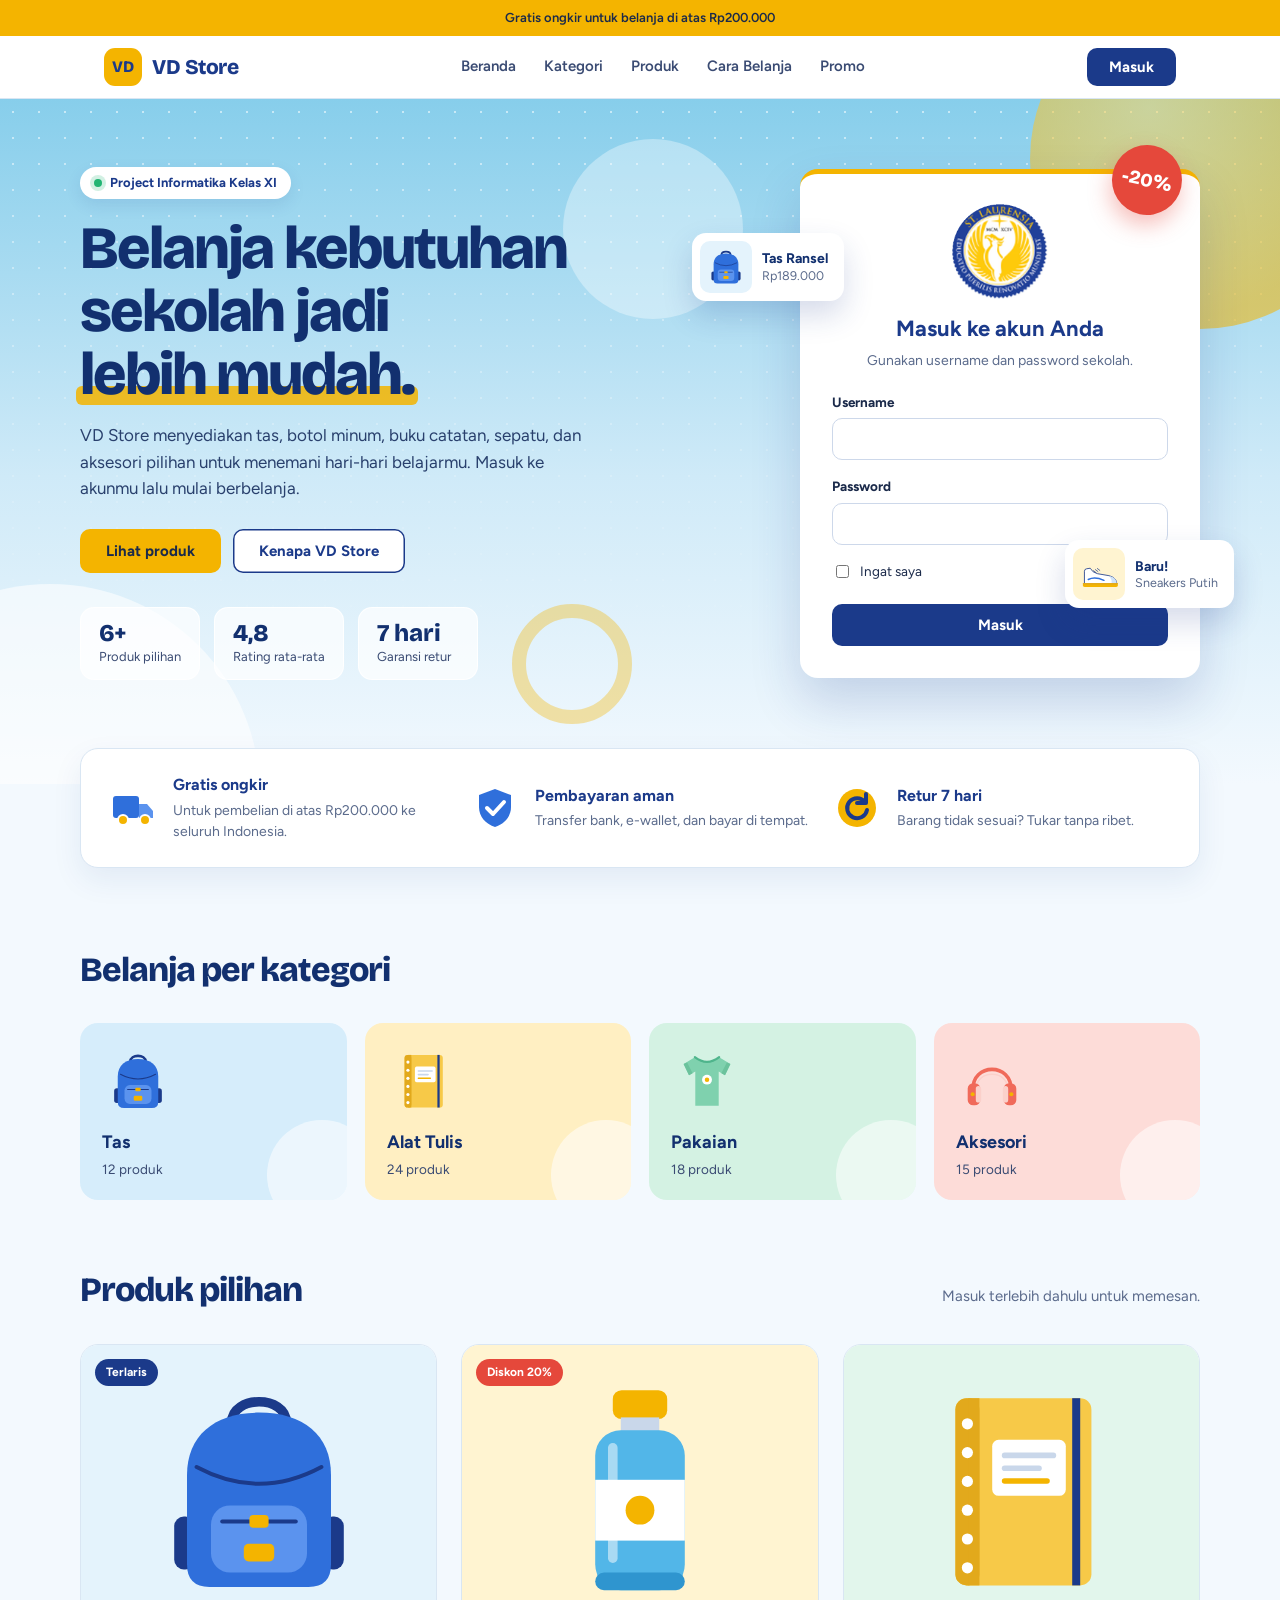
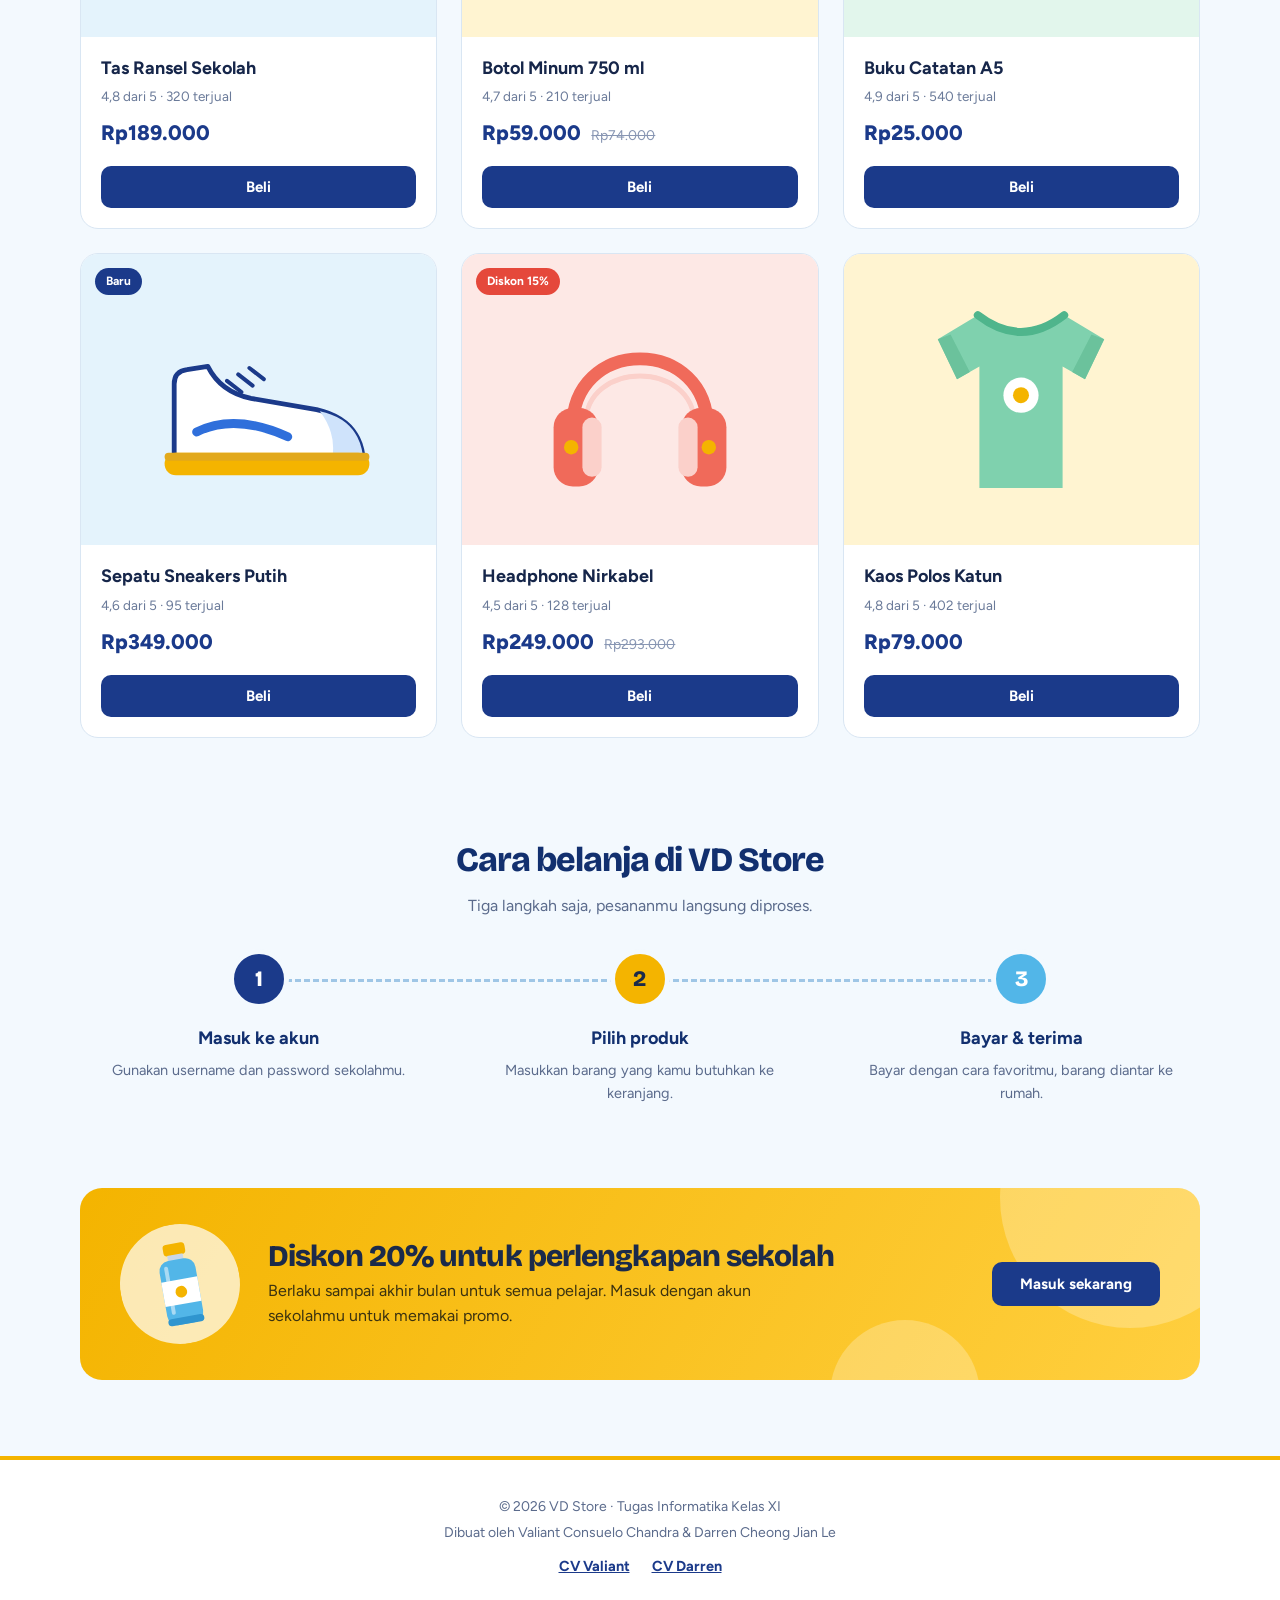
==== index.html @ 44bbb0d8 "Tambah elemen desain di halaman project VD Store" ====
<!DOCTYPE html>
<html lang="id">
<head>
<meta charset="UTF-8">
<meta name="viewport" content="width=device-width, initial-scale=1.0">
<title>VD Store | Project E-Commerce Kelas XI</title>
<link rel="icon" type="image/png" href="images/logo-sekolah.png">
<link rel="preconnect" href="https://fonts.googleapis.com">
<link rel="preconnect" href="https://fonts.gstatic.com" crossorigin>
<link href="https://fonts.googleapis.com/css2?family=Bricolage+Grotesque:opsz,wght@12..96,600..800&family=Figtree:wght@400;500;600;700&display=swap" rel="stylesheet">
<link rel="stylesheet" href="css/project.css">
</head>
<body class="v-body">

<p class="v-notice">Gratis ongkir untuk belanja di atas Rp200.000</p>

<header class="v-header">
  <div class="v-bar">
    <a class="v-brand" href="index.html">
      <span class="v-brand-mark">VD</span>
      <span class="v-brand-name">VD Store</span>
    </a>
    <nav class="v-nav" aria-label="Menu utama">
      <a class="v-nav-link" href="#beranda">Beranda</a>
      <a class="v-nav-link" href="#kategori">Kategori</a>
      <a class="v-nav-link" href="#produk">Produk</a>
      <a class="v-nav-link" href="#cara">Cara Belanja</a>
      <a class="v-nav-link" href="#promo">Promo</a>
    </nav>
    <a class="v-btn" href="cv1.html">Masuk</a>
  </div>
</header>

<main>
  <section class="v-hero" id="beranda">
    <span class="v-blob v-blob-gold" aria-hidden="true"></span>
    <span class="v-blob v-blob-white" aria-hidden="true"></span>
    <span class="v-blob v-blob-sky" aria-hidden="true"></span>
    <span class="v-ring" aria-hidden="true"></span>
    <div class="v-hero-grid">
      <div class="v-hero-text">
        <span class="v-pill"><span class="v-pill-dot"></span>Project Informatika Kelas XI</span>
        <h1 class="v-hero-title">Belanja kebutuhan sekolah jadi <span class="v-hl">lebih mudah.</span></h1>
        <p class="v-hero-desc">VD Store menyediakan tas, botol minum, buku catatan, sepatu, dan aksesori pilihan untuk menemani hari-hari belajarmu. Masuk ke akunmu lalu mulai berbelanja.</p>
        <div class="v-hero-actions">
          <a class="v-btn v-btn-gold" href="#produk">Lihat produk</a>
          <a class="v-btn v-btn-line" href="#keunggulan">Kenapa VD Store</a>
        </div>
        <ul class="v-stats">
          <li class="v-stat"><strong class="v-stat-num">6+</strong><span class="v-stat-text">Produk pilihan</span></li>
          <li class="v-stat"><strong class="v-stat-num">4,8</strong><span class="v-stat-text">Rating rata-rata</span></li>
          <li class="v-stat"><strong class="v-stat-num">7 hari</strong><span class="v-stat-text">Garansi retur</span></li>
        </ul>
      </div>

      <div class="v-login-area">
      <div class="v-float v-float-a" aria-hidden="true">
        <img class="v-float-img" src="images/produk-tas.svg" alt="" width="56" height="56">
        <span class="v-float-text"><strong class="v-float-title">Tas Ransel</strong><span class="v-float-sub">Rp189.000</span></span>
      </div>
      <div class="v-float v-float-b" aria-hidden="true">
        <img class="v-float-img" src="images/produk-sepatu.svg" alt="" width="56" height="56">
        <span class="v-float-text"><strong class="v-float-title">Baru!</strong><span class="v-float-sub">Sneakers Putih</span></span>
      </div>
      <span class="v-sticker" aria-hidden="true">-20%</span>
      <div class="v-login" id="masuk">
        <img class="v-login-logo" src="images/logo-sekolah.png" alt="Logo sekolah" width="96" height="96">
        <h2 class="v-login-title">Masuk ke akun Anda</h2>
        <p class="v-login-sub">Gunakan username dan password sekolah.</p>
        <label class="v-label" for="v-user">Username</label>
        <input class="v-input" id="v-user" type="text" autocomplete="off">
        <label class="v-label" for="v-pass">Password</label>
        <input class="v-input" id="v-pass" type="password" autocomplete="off">
        <div class="v-login-row">
          <label class="v-check"><input type="checkbox"> Ingat saya</label>
        </div>
        <a class="v-btn v-btn-full" href="cv1.html">Masuk</a>
      </div>
      </div>
    </div>
  </section>

  <section class="v-perks" id="keunggulan">
    <ul class="v-perks-list">
      <li class="v-perk">
        <img class="v-perk-icon" src="images/ikon-ongkir.svg" alt="" width="48" height="48">
        <div>
          <h3 class="v-perk-title">Gratis ongkir</h3>
          <p class="v-perk-text">Untuk pembelian di atas Rp200.000 ke seluruh Indonesia.</p>
        </div>
      </li>
      <li class="v-perk">
        <img class="v-perk-icon" src="images/ikon-aman.svg" alt="" width="48" height="48">
        <div>
          <h3 class="v-perk-title">Pembayaran aman</h3>
          <p class="v-perk-text">Transfer bank, e-wallet, dan bayar di tempat.</p>
        </div>
      </li>
      <li class="v-perk">
        <img class="v-perk-icon" src="images/ikon-retur.svg" alt="" width="48" height="48">
        <div>
          <h3 class="v-perk-title">Retur 7 hari</h3>
          <p class="v-perk-text">Barang tidak sesuai? Tukar tanpa ribet.</p>
        </div>
      </li>
    </ul>
  </section>

  <section class="v-cats" id="kategori">
    <div class="v-wrap">
      <h2 class="v-heading">Belanja per kategori</h2>
      <ul class="v-cat-list">
        <li><a class="v-cat v-cat-sky" href="#produk"><img class="v-cat-img" src="images/produk-tas.svg" alt="" width="72" height="72"><span class="v-cat-name">Tas</span><span class="v-cat-count">12 produk</span></a></li>
        <li><a class="v-cat v-cat-gold" href="#produk"><img class="v-cat-img" src="images/produk-buku.svg" alt="" width="72" height="72"><span class="v-cat-name">Alat Tulis</span><span class="v-cat-count">24 produk</span></a></li>
        <li><a class="v-cat v-cat-mint" href="#produk"><img class="v-cat-img" src="images/produk-kaos.svg" alt="" width="72" height="72"><span class="v-cat-name">Pakaian</span><span class="v-cat-count">18 produk</span></a></li>
        <li><a class="v-cat v-cat-rose" href="#produk"><img class="v-cat-img" src="images/produk-headphone.svg" alt="" width="72" height="72"><span class="v-cat-name">Aksesori</span><span class="v-cat-count">15 produk</span></a></li>
      </ul>
    </div>
  </section>

  <section class="v-shop" id="produk">
    <div class="v-wrap">
      <div class="v-shop-head">
        <h2 class="v-heading">Produk pilihan</h2>
        <p class="v-shop-note">Masuk terlebih dahulu untuk memesan.</p>
      </div>
      <div class="v-grid">
        <article class="v-product">
          <div class="v-product-pic v-tone-sky">
            <span class="v-tag">Terlaris</span>
            <img class="v-product-img" src="images/produk-tas.svg" alt="Tas ransel biru" width="320" height="320">
          </div>
          <div class="v-product-body">
            <h3 class="v-product-name">Tas Ransel Sekolah</h3>
            <p class="v-product-meta">4,8 dari 5 &middot; 320 terjual</p>
            <p class="v-price"><strong class="v-price-now">Rp189.000</strong></p>
            <a class="v-btn v-btn-full" href="#masuk">Beli</a>
          </div>
        </article>

        <article class="v-product">
          <div class="v-product-pic v-tone-gold">
            <span class="v-tag v-tag-red">Diskon 20%</span>
            <img class="v-product-img" src="images/produk-botol.svg" alt="Botol minum biru muda" width="320" height="320">
          </div>
          <div class="v-product-body">
            <h3 class="v-product-name">Botol Minum 750 ml</h3>
            <p class="v-product-meta">4,7 dari 5 &middot; 210 terjual</p>
            <p class="v-price"><strong class="v-price-now">Rp59.000</strong> <s class="v-price-old">Rp74.000</s></p>
            <a class="v-btn v-btn-full" href="#masuk">Beli</a>
          </div>
        </article>

        <article class="v-product">
          <div class="v-product-pic v-tone-mint">
            <img class="v-product-img" src="images/produk-buku.svg" alt="Buku catatan kuning" width="320" height="320">
          </div>
          <div class="v-product-body">
            <h3 class="v-product-name">Buku Catatan A5</h3>
            <p class="v-product-meta">4,9 dari 5 &middot; 540 terjual</p>
            <p class="v-price"><strong class="v-price-now">Rp25.000</strong></p>
            <a class="v-btn v-btn-full" href="#masuk">Beli</a>
          </div>
        </article>

        <article class="v-product">
          <div class="v-product-pic v-tone-sky">
            <span class="v-tag">Baru</span>
            <img class="v-product-img" src="images/produk-sepatu.svg" alt="Sepatu sneakers putih" width="320" height="320">
          </div>
          <div class="v-product-body">
            <h3 class="v-product-name">Sepatu Sneakers Putih</h3>
            <p class="v-product-meta">4,6 dari 5 &middot; 95 terjual</p>
            <p class="v-price"><strong class="v-price-now">Rp349.000</strong></p>
            <a class="v-btn v-btn-full" href="#masuk">Beli</a>
          </div>
        </article>

        <article class="v-product">
          <div class="v-product-pic v-tone-rose">
            <span class="v-tag v-tag-red">Diskon 15%</span>
            <img class="v-product-img" src="images/produk-headphone.svg" alt="Headphone nirkabel merah muda" width="320" height="320">
          </div>
          <div class="v-product-body">
            <h3 class="v-product-name">Headphone Nirkabel</h3>
            <p class="v-product-meta">4,5 dari 5 &middot; 128 terjual</p>
            <p class="v-price"><strong class="v-price-now">Rp249.000</strong> <s class="v-price-old">Rp293.000</s></p>
            <a class="v-btn v-btn-full" href="#masuk">Beli</a>
          </div>
        </article>

        <article class="v-product">
          <div class="v-product-pic v-tone-gold">
            <img class="v-product-img" src="images/produk-kaos.svg" alt="Kaos polos hijau mint" width="320" height="320">
          </div>
          <div class="v-product-body">
            <h3 class="v-product-name">Kaos Polos Katun</h3>
            <p class="v-product-meta">4,8 dari 5 &middot; 402 terjual</p>
            <p class="v-price"><strong class="v-price-now">Rp79.000</strong></p>
            <a class="v-btn v-btn-full" href="#masuk">Beli</a>
          </div>
        </article>
      </div>
    </div>
  </section>

  <section class="v-steps" id="cara">
    <div class="v-wrap">
      <h2 class="v-heading v-heading-center">Cara belanja di VD Store</h2>
      <p class="v-steps-sub">Tiga langkah saja, pesananmu langsung diproses.</p>
      <ol class="v-step-list">
        <li class="v-step"><span class="v-step-num">1</span><h3 class="v-step-title">Masuk ke akun</h3><p class="v-step-text">Gunakan username dan password sekolahmu.</p></li>
        <li class="v-step"><span class="v-step-num">2</span><h3 class="v-step-title">Pilih produk</h3><p class="v-step-text">Masukkan barang yang kamu butuhkan ke keranjang.</p></li>
        <li class="v-step"><span class="v-step-num">3</span><h3 class="v-step-title">Bayar &amp; terima</h3><p class="v-step-text">Bayar dengan cara favoritmu, barang diantar ke rumah.</p></li>
      </ol>
    </div>
  </section>

  <section class="v-promo" id="promo">
    <div class="v-promo-box">
      <span class="v-promo-circle v-promo-circle-a" aria-hidden="true"></span>
      <span class="v-promo-circle v-promo-circle-b" aria-hidden="true"></span>
      <img class="v-promo-img" src="images/produk-botol.svg" alt="" width="140" height="140">
      <div class="v-promo-body">
        <h2 class="v-promo-title">Diskon 20% untuk perlengkapan sekolah</h2>
        <p class="v-promo-text">Berlaku sampai akhir bulan untuk semua pelajar. Masuk dengan akun sekolahmu untuk memakai promo.</p>
      </div>
      <a class="v-btn v-promo-btn" href="#masuk">Masuk sekarang</a>
    </div>
  </section>
</main>

<footer class="v-footer">
  <div class="v-footer-box">
    <p class="v-footer-text">&copy; 2026 VD Store &middot; Tugas Informatika Kelas XI</p>
    <p class="v-footer-text">Dibuat oleh Valiant Consuelo Chandra &amp; Darren Cheong Jian Le</p>
    <p class="v-footer-links">
      <a class="v-footer-link" href="cv1.html">CV Valiant</a>
      <a class="v-footer-link" href="cv2.html">CV Darren</a>
    </p>
  </div>
</footer>

</body>
</html>
---- css/project.css ----
*,
*::before,
*::after {
  box-sizing: border-box;
}

html {
  scroll-behavior: smooth;
}

body {
  margin: 0;
}

img {
  max-width: 100%;
}

.v-body {
  font-family: "Figtree", "Inter", system-ui, -apple-system, "Segoe UI", sans-serif;
  color: #16264a;
  background: #f3f9fe;
  line-height: 1.55;
}

.v-notice {
  margin: 0;
  padding: 8px 16px;
  background: #f4b400;
  color: #1b2a4a;
  font-size: 13px;
  font-weight: 600;
  text-align: center;
}

.v-header {
  position: sticky;
  top: 0;
  z-index: 10;
  background: #ffffff;
  border-bottom: 1px solid #d9e6f3;
}

.v-bar {
  max-width: 1120px;
  margin: 0 auto;
  padding: 12px 24px;
  display: flex;
  align-items: center;
  justify-content: space-between;
  gap: 20px;
}

.v-brand {
  display: flex;
  align-items: center;
  gap: 10px;
  text-decoration: none;
  color: #1b3a8a;
}

.v-brand-mark {
  width: 38px;
  height: 38px;
  border-radius: 11px;
  background: #f4b400;
  color: #1b3a8a;
  display: grid;
  place-items: center;
  font-family: "Bricolage Grotesque", "Inter", sans-serif;
  font-weight: 800;
  font-size: 16px;
  letter-spacing: -0.02em;
}

.v-brand-name {
  font-family: "Bricolage Grotesque", "Inter", sans-serif;
  font-weight: 800;
  font-size: 21px;
  letter-spacing: -0.02em;
}

.v-nav {
  display: flex;
  gap: 28px;
}

.v-nav-link {
  color: #3a4b73;
  text-decoration: none;
  font-weight: 600;
  font-size: 15px;
  padding: 6px 0;
  border-bottom: 2px solid transparent;
}

.v-nav-link:hover {
  color: #1b3a8a;
  border-bottom-color: #f4b400;
}

.v-btn {
  display: inline-block;
  padding: 10px 22px;
  border: 0;
  border-radius: 10px;
  background: #1b3a8a;
  color: #ffffff;
  font: 700 15px "Figtree", "Inter", sans-serif;
  text-align: center;
  text-decoration: none;
  cursor: pointer;
  transition: background 0.15s ease, transform 0.15s ease;
}

.v-btn:hover {
  background: #2449a8;
  transform: translateY(-1px);
}

.v-btn-full {
  display: block;
  width: 100%;
  padding: 12px 22px;
}

.v-btn-gold {
  background: #f4b400;
  color: #1b2a4a;
  padding: 13px 26px;
}

.v-btn-gold:hover {
  background: #ffc61f;
}

.v-btn-line {
  background: #ffffff;
  color: #1b3a8a;
  padding: 13px 26px;
  box-shadow: inset 0 0 0 1.5px #1b3a8a;
}

.v-btn-line:hover {
  background: #eef6fd;
}

.v-hero {
  padding: 68px 24px 80px;
  background: linear-gradient(180deg, #87ceeb 0%, #cfeaf8 55%, #f3f9fe 100%);
}

.v-hero-grid {
  max-width: 1120px;
  margin: 0 auto;
  display: grid;
  grid-template-columns: 1.15fr 0.85fr;
  gap: 56px;
  align-items: center;
}

.v-pill {
  display: inline-block;
  padding: 6px 14px;
  border-radius: 999px;
  background: #ffffff;
  color: #1b3a8a;
  font-size: 13px;
  font-weight: 700;
}

.v-hero-title {
  margin: 18px 0 16px;
  font-family: "Bricolage Grotesque", "Inter", sans-serif;
  font-weight: 800;
  font-size: clamp(36px, 5.2vw, 60px);
  line-height: 1.05;
  letter-spacing: -0.035em;
  color: #12306f;
}

.v-hero-desc {
  margin: 0 0 28px;
  max-width: 520px;
  font-size: 17px;
  color: #29406d;
}

.v-hero-actions {
  display: flex;
  flex-wrap: wrap;
  gap: 12px;
}

.v-login {
  width: 100%;
  max-width: 400px;
  margin-left: auto;
  padding: 30px 32px 32px;
  background: #ffffff;
  border-top: 5px solid #f4b400;
  border-radius: 18px;
  box-shadow: 0 24px 50px rgba(27, 58, 138, 0.18);
  scroll-margin-top: 100px;
}

.v-login-logo {
  display: block;
  width: 96px;
  height: 96px;
  margin: 0 auto 12px;
}

.v-login-title {
  margin: 0;
  text-align: center;
  font-size: 22px;
  font-weight: 700;
  color: #1b3a8a;
}

.v-login-sub {
  margin: 4px 0 20px;
  text-align: center;
  font-size: 14px;
  color: #5b6b8c;
}

.v-label {
  display: block;
  margin: 0 0 6px;
  font-size: 13.5px;
  font-weight: 700;
  color: #1b2a4a;
}

.v-input {
  display: block;
  width: 100%;
  height: 42px;
  margin-bottom: 16px;
  padding: 0 14px;
  border: 1px solid #cdd8ea;
  border-radius: 10px;
  font: 500 15px "Figtree", "Inter", sans-serif;
  color: #16264a;
  background: #ffffff;
}

.v-input:focus {
  outline: 2px solid #87ceeb;
  border-color: #1b3a8a;
}

.v-login-row {
  margin: 2px 0 18px;
}

.v-check {
  display: inline-flex;
  align-items: center;
  gap: 8px;
  font-size: 13.5px;
  color: #1b2a4a;
}

.v-perks {
  padding: 0 24px;
  margin-top: -36px;
}

.v-perks-list {
  position: relative;
  z-index: 2;
  max-width: 1120px;
  margin: 0 auto;
  padding: 24px 28px;
  list-style: none;
  display: grid;
  grid-template-columns: repeat(3, 1fr);
  gap: 24px;
  background: #ffffff;
  border: 1px solid #d9e6f3;
  border-radius: 18px;
  box-shadow: 0 12px 30px rgba(27, 58, 138, 0.08);
}

.v-perk {
  display: flex;
  align-items: center;
  gap: 16px;
}

.v-perk-icon {
  flex: none;
  width: 48px;
  height: 48px;
}

.v-perk-title {
  margin: 0;
  font-size: 16px;
  font-weight: 700;
  color: #1b3a8a;
}

.v-perk-text {
  margin: 2px 0 0;
  font-size: 14px;
  color: #5b6b8c;
}

.v-shop {
  padding: 76px 24px 40px;
}

.v-wrap {
  max-width: 1120px;
  margin: 0 auto;
}

.v-shop-head {
  display: flex;
  align-items: baseline;
  justify-content: space-between;
  flex-wrap: wrap;
  gap: 8px 20px;
  margin-bottom: 28px;
}

.v-heading {
  margin: 0;
  font-family: "Bricolage Grotesque", "Inter", sans-serif;
  font-weight: 800;
  font-size: 34px;
  letter-spacing: -0.03em;
  color: #12306f;
}

.v-shop-note {
  margin: 0;
  font-size: 15px;
  color: #5b6b8c;
}

.v-grid {
  display: grid;
  grid-template-columns: repeat(3, 1fr);
  gap: 24px;
}

.v-product {
  display: flex;
  flex-direction: column;
  overflow: hidden;
  background: #ffffff;
  border: 1px solid #d9e6f3;
  border-radius: 18px;
  transition: transform 0.18s ease, box-shadow 0.18s ease;
}

.v-product:hover {
  transform: translateY(-4px);
  box-shadow: 0 16px 32px rgba(27, 58, 138, 0.12);
}

.v-product-pic {
  position: relative;
  aspect-ratio: 1 / 0.82;
  display: grid;
  place-items: center;
}

.v-tone-sky {
  background: #e4f3fc;
}

.v-tone-gold {
  background: #fff4d1;
}

.v-tone-mint {
  background: #e2f6ec;
}

.v-tone-rose {
  background: #fde8e5;
}

.v-product-img {
  width: 72%;
  height: auto;
}

.v-tag {
  position: absolute;
  top: 14px;
  left: 14px;
  padding: 4px 11px;
  border-radius: 999px;
  background: #1b3a8a;
  color: #ffffff;
  font-size: 12px;
  font-weight: 700;
}

.v-tag-red {
  background: #e5483b;
}

.v-product-body {
  padding: 18px 20px 20px;
  display: flex;
  flex-direction: column;
  flex: 1;
}

.v-product-name {
  margin: 0;
  font-size: 18px;
  font-weight: 700;
  color: #16264a;
}

.v-product-meta {
  margin: 4px 0 10px;
  font-size: 13.5px;
  color: #6a7a99;
}

.v-price {
  margin: 0 0 16px;
  display: flex;
  align-items: baseline;
  gap: 10px;
}

.v-price-now {
  font-size: 21px;
  font-weight: 800;
  color: #1b3a8a;
}

.v-price-old {
  font-size: 14px;
  color: #8896b3;
}

.v-product-body .v-btn {
  margin-top: auto;
}

.v-promo {
  padding: 40px 24px 76px;
}

.v-promo-box {
  max-width: 1120px;
  margin: 0 auto;
  padding: 36px 40px;
  display: flex;
  align-items: center;
  justify-content: space-between;
  gap: 28px;
  background: #f4b400;
  border-radius: 22px;
}

.v-promo-title {
  margin: 0 0 6px;
  font-family: "Bricolage Grotesque", "Inter", sans-serif;
  font-weight: 800;
  font-size: 30px;
  line-height: 1.15;
  letter-spacing: -0.03em;
  color: #1b2a4a;
}

.v-promo-text {
  margin: 0;
  max-width: 560px;
  font-size: 16px;
  color: #3b3210;
}

.v-promo-box .v-btn {
  flex: none;
  padding: 13px 28px;
}

.v-footer {
  padding: 36px 24px 44px;
  background: #ffffff;
  border-top: 1px solid #d9e6f3;
}

.v-footer-box {
  max-width: 1120px;
  margin: 0 auto;
  text-align: center;
}

.v-footer-text {
  margin: 0 0 4px;
  font-size: 14px;
  color: #5b6b8c;
}

.v-footer-links {
  margin: 12px 0 0;
  display: flex;
  justify-content: center;
  gap: 22px;
}

.v-footer-link {
  color: #1b3a8a;
  font-weight: 700;
  font-size: 14.5px;
}

.v-hero {
  position: relative;
  overflow: hidden;
  padding-bottom: 104px;
}

.v-hero::before {
  content: "";
  position: absolute;
  inset: 0;
  background-image: radial-gradient(rgba(255, 255, 255, 0.55) 1.5px, transparent 1.5px);
  background-size: 26px 26px;
  -webkit-mask-image: linear-gradient(180deg, #000 0%, transparent 85%);
  mask-image: linear-gradient(180deg, #000 0%, transparent 85%);
  pointer-events: none;
}

.v-hero-grid {
  position: relative;
  z-index: 1;
}

.v-blob {
  position: absolute;
  border-radius: 50%;
  pointer-events: none;
}

.v-blob-gold {
  width: 340px;
  height: 340px;
  right: -90px;
  top: -110px;
  background: radial-gradient(circle at 35% 35%, #ffd65c, #f4b400 70%);
  opacity: 0.55;
}

.v-blob-white {
  width: 420px;
  height: 420px;
  left: -160px;
  bottom: -220px;
  background: rgba(255, 255, 255, 0.6);
}

.v-blob-sky {
  width: 180px;
  height: 180px;
  left: 44%;
  top: 40px;
  background: rgba(255, 255, 255, 0.35);
}

.v-ring {
  position: absolute;
  width: 120px;
  height: 120px;
  left: 40%;
  bottom: 60px;
  border: 14px solid rgba(244, 180, 0, 0.35);
  border-radius: 50%;
  pointer-events: none;
}

.v-pill {
  display: inline-flex;
  align-items: center;
  gap: 8px;
  box-shadow: 0 6px 16px rgba(27, 58, 138, 0.1);
}

.v-pill-dot {
  width: 8px;
  height: 8px;
  border-radius: 50%;
  background: #22b573;
  box-shadow: 0 0 0 4px rgba(34, 181, 115, 0.2);
}

.v-hl {
  position: relative;
  z-index: 0;
  white-space: nowrap;
}

.v-hl::after {
  content: "";
  position: absolute;
  z-index: -1;
  left: -4px;
  right: -4px;
  bottom: 0.08em;
  height: 0.32em;
  border-radius: 6px;
  background: #f4b400;
  opacity: 0.85;
}

.v-stats {
  display: flex;
  flex-wrap: wrap;
  gap: 14px;
  margin: 34px 0 0;
  padding: 0;
  list-style: none;
}

.v-stat {
  display: flex;
  flex-direction: column;
  min-width: 120px;
  padding: 12px 18px;
  background: rgba(255, 255, 255, 0.7);
  border: 1px solid rgba(255, 255, 255, 0.9);
  border-radius: 14px;
}

.v-stat-num {
  font-family: "Bricolage Grotesque", "Inter", sans-serif;
  font-size: 24px;
  font-weight: 800;
  line-height: 1.1;
  color: #12306f;
}

.v-stat-text {
  font-size: 13px;
  color: #3a4b73;
}

.v-login-area {
  position: relative;
}

.v-float {
  position: absolute;
  z-index: 2;
  display: flex;
  align-items: center;
  gap: 10px;
  padding: 8px 16px 8px 8px;
  background: #ffffff;
  border-radius: 14px;
  box-shadow: 0 14px 30px rgba(27, 58, 138, 0.18);
  animation: v-float 4s ease-in-out infinite;
}

.v-float-a {
  left: -56px;
  top: 64px;
}

.v-float-b {
  right: -34px;
  bottom: 70px;
  animation-delay: -2s;
}

.v-float-img {
  width: 52px;
  height: 52px;
  padding: 4px;
  border-radius: 10px;
  background: #e4f3fc;
}

.v-float-b .v-float-img {
  background: #fff4d1;
}

.v-float-text {
  display: flex;
  flex-direction: column;
  line-height: 1.25;
}

.v-float-title {
  font-size: 14px;
  color: #12306f;
}

.v-float-sub {
  font-size: 12.5px;
  color: #5b6b8c;
}

.v-sticker {
  position: absolute;
  z-index: 2;
  right: 18px;
  top: -24px;
  display: grid;
  place-items: center;
  width: 70px;
  height: 70px;
  border-radius: 50%;
  background: #e5483b;
  color: #ffffff;
  font-family: "Bricolage Grotesque", "Inter", sans-serif;
  font-weight: 800;
  font-size: 19px;
  transform: rotate(12deg);
  box-shadow: 0 10px 22px rgba(229, 72, 59, 0.35);
}

@keyframes v-float {
  0%,
  100% {
    transform: translateY(0);
  }
  50% {
    transform: translateY(-10px);
  }
}

.v-cats {
  padding: 76px 24px 0;
}

.v-cat-list {
  display: grid;
  grid-template-columns: repeat(4, 1fr);
  gap: 18px;
  margin: 26px 0 0;
  padding: 0;
  list-style: none;
}

.v-cat {
  position: relative;
  display: flex;
  flex-direction: column;
  gap: 2px;
  overflow: hidden;
  padding: 22px 22px 20px;
  border-radius: 18px;
  color: #12306f;
  text-decoration: none;
  transition: transform 0.18s ease, box-shadow 0.18s ease;
}

.v-cat::after {
  content: "";
  position: absolute;
  right: -30px;
  bottom: -30px;
  width: 110px;
  height: 110px;
  border-radius: 50%;
  background: rgba(255, 255, 255, 0.55);
}

.v-cat:hover {
  transform: translateY(-4px);
  box-shadow: 0 14px 28px rgba(27, 58, 138, 0.12);
}

.v-cat-sky {
  background: #d6edfb;
}

.v-cat-gold {
  background: #ffefc2;
}

.v-cat-mint {
  background: #d4f2e3;
}

.v-cat-rose {
  background: #fddcd8;
}

.v-cat-img {
  position: relative;
  z-index: 1;
  width: 72px;
  height: 72px;
  margin-bottom: 10px;
}

.v-cat-name {
  font-size: 18px;
  font-weight: 700;
}

.v-cat-count {
  font-size: 13.5px;
  color: #3a4b73;
}

.v-shop {
  padding-top: 64px;
}

.v-steps {
  padding: 56px 24px 20px;
}

.v-heading-center {
  text-align: center;
}

.v-steps-sub {
  margin: 8px 0 30px;
  text-align: center;
  color: #5b6b8c;
  font-size: 16px;
}

.v-step-list {
  position: relative;
  display: grid;
  grid-template-columns: repeat(3, 1fr);
  gap: 24px;
  margin: 0;
  padding: 0;
  list-style: none;
}

.v-step-list::before {
  content: "";
  position: absolute;
  left: 16%;
  right: 16%;
  top: 30px;
  border-top: 3px dashed #9fc6e6;
}

.v-step {
  position: relative;
  padding: 0 18px 24px;
  text-align: center;
}

.v-step-num {
  display: grid;
  place-items: center;
  width: 60px;
  height: 60px;
  margin: 0 auto 16px;
  border: 5px solid #f3f9fe;
  border-radius: 50%;
  background: #1b3a8a;
  color: #ffffff;
  font-family: "Bricolage Grotesque", "Inter", sans-serif;
  font-weight: 800;
  font-size: 22px;
}

.v-step:nth-child(2) .v-step-num {
  background: #f4b400;
  color: #1b2a4a;
}

.v-step:nth-child(3) .v-step-num {
  background: #52b6e8;
}

.v-step-title {
  margin: 0 0 6px;
  font-size: 18px;
  font-weight: 700;
  color: #12306f;
}

.v-step-text {
  margin: 0;
  font-size: 14.5px;
  color: #5b6b8c;
}

.v-promo-box {
  position: relative;
  overflow: hidden;
  justify-content: flex-start;
  background: linear-gradient(120deg, #f4b400 0%, #ffcf3f 100%);
}

.v-promo-body {
  position: relative;
  z-index: 1;
  flex: 1;
}

.v-promo-img {
  position: relative;
  z-index: 1;
  flex: none;
  width: 120px;
  height: 120px;
  padding: 8px;
  border-radius: 50%;
  background: rgba(255, 255, 255, 0.7);
  transform: rotate(-10deg);
}

.v-promo-btn {
  position: relative;
  z-index: 1;
}

.v-promo-circle {
  position: absolute;
  border-radius: 50%;
  background: rgba(255, 255, 255, 0.25);
}

.v-promo-circle-a {
  width: 260px;
  height: 260px;
  right: -60px;
  top: -120px;
}

.v-promo-circle-b {
  width: 150px;
  height: 150px;
  right: 220px;
  bottom: -90px;
}

.v-footer {
  border-top: 4px solid #f4b400;
}

@media (prefers-reduced-motion: reduce) {
  .v-float {
    animation: none;
  }
}

@media (max-width: 960px) {
  .v-nav {
    display: none;
  }

  .v-hero-grid {
    grid-template-columns: 1fr;
    gap: 40px;
  }

  .v-login {
    margin: 0 auto;
  }

  .v-grid {
    grid-template-columns: repeat(2, 1fr);
  }

  .v-perks-list {
    grid-template-columns: 1fr;
    gap: 18px;
  }
}

@media (max-width: 600px) {
  .v-bar {
    padding: 10px 16px;
  }

  .v-hero {
    padding: 44px 16px 64px;
  }

  .v-login {
    padding: 26px 22px 28px;
  }

  .v-perks,
  .v-shop,
  .v-promo,
  .v-footer {
    padding-left: 16px;
    padding-right: 16px;
  }

  .v-grid {
    gap: 14px;
  }

  .v-product-body {
    padding: 14px 14px 16px;
  }

  .v-product-name {
    font-size: 15.5px;
  }

  .v-price-now {
    font-size: 17px;
  }

  .v-price {
    flex-wrap: wrap;
    gap: 2px 8px;
  }

  .v-heading {
    font-size: 28px;
  }

  .v-promo-box {
    flex-direction: column;
    align-items: flex-start;
    padding: 28px 24px;
  }

  .v-promo-title {
    font-size: 25px;
  }
}

@media (max-width: 960px) {
  .v-cat-list {
    grid-template-columns: repeat(2, 1fr);
  }

  .v-float-a {
    left: -10px;
  }

  .v-float-b {
    right: -6px;
  }

  .v-ring,
  .v-blob-sky {
    display: none;
  }
}

@media (max-width: 600px) {
  .v-hero {
    padding-bottom: 80px;
  }

  .v-stats {
    gap: 8px;
  }

  .v-stat {
    min-width: 0;
    flex: 1;
    padding: 10px 12px;
  }

  .v-stat-num {
    font-size: 19px;
  }

  .v-stat-text {
    font-size: 12px;
  }

  .v-float {
    display: none;
  }

  .v-sticker {
    width: 56px;
    height: 56px;
    font-size: 16px;
    right: 8px;
    top: -18px;
  }

  .v-hl {
    white-space: normal;
  }

  .v-cats {
    padding: 56px 16px 0;
  }

  .v-cat-list {
    gap: 12px;
  }

  .v-cat {
    padding: 16px;
  }

  .v-step-list {
    grid-template-columns: 1fr;
    gap: 8px;
  }

  .v-step-list::before {
    display: none;
  }

  .v-steps {
    padding: 44px 16px 10px;
  }

  .v-promo-img {
    width: 90px;
    height: 90px;
  }
}
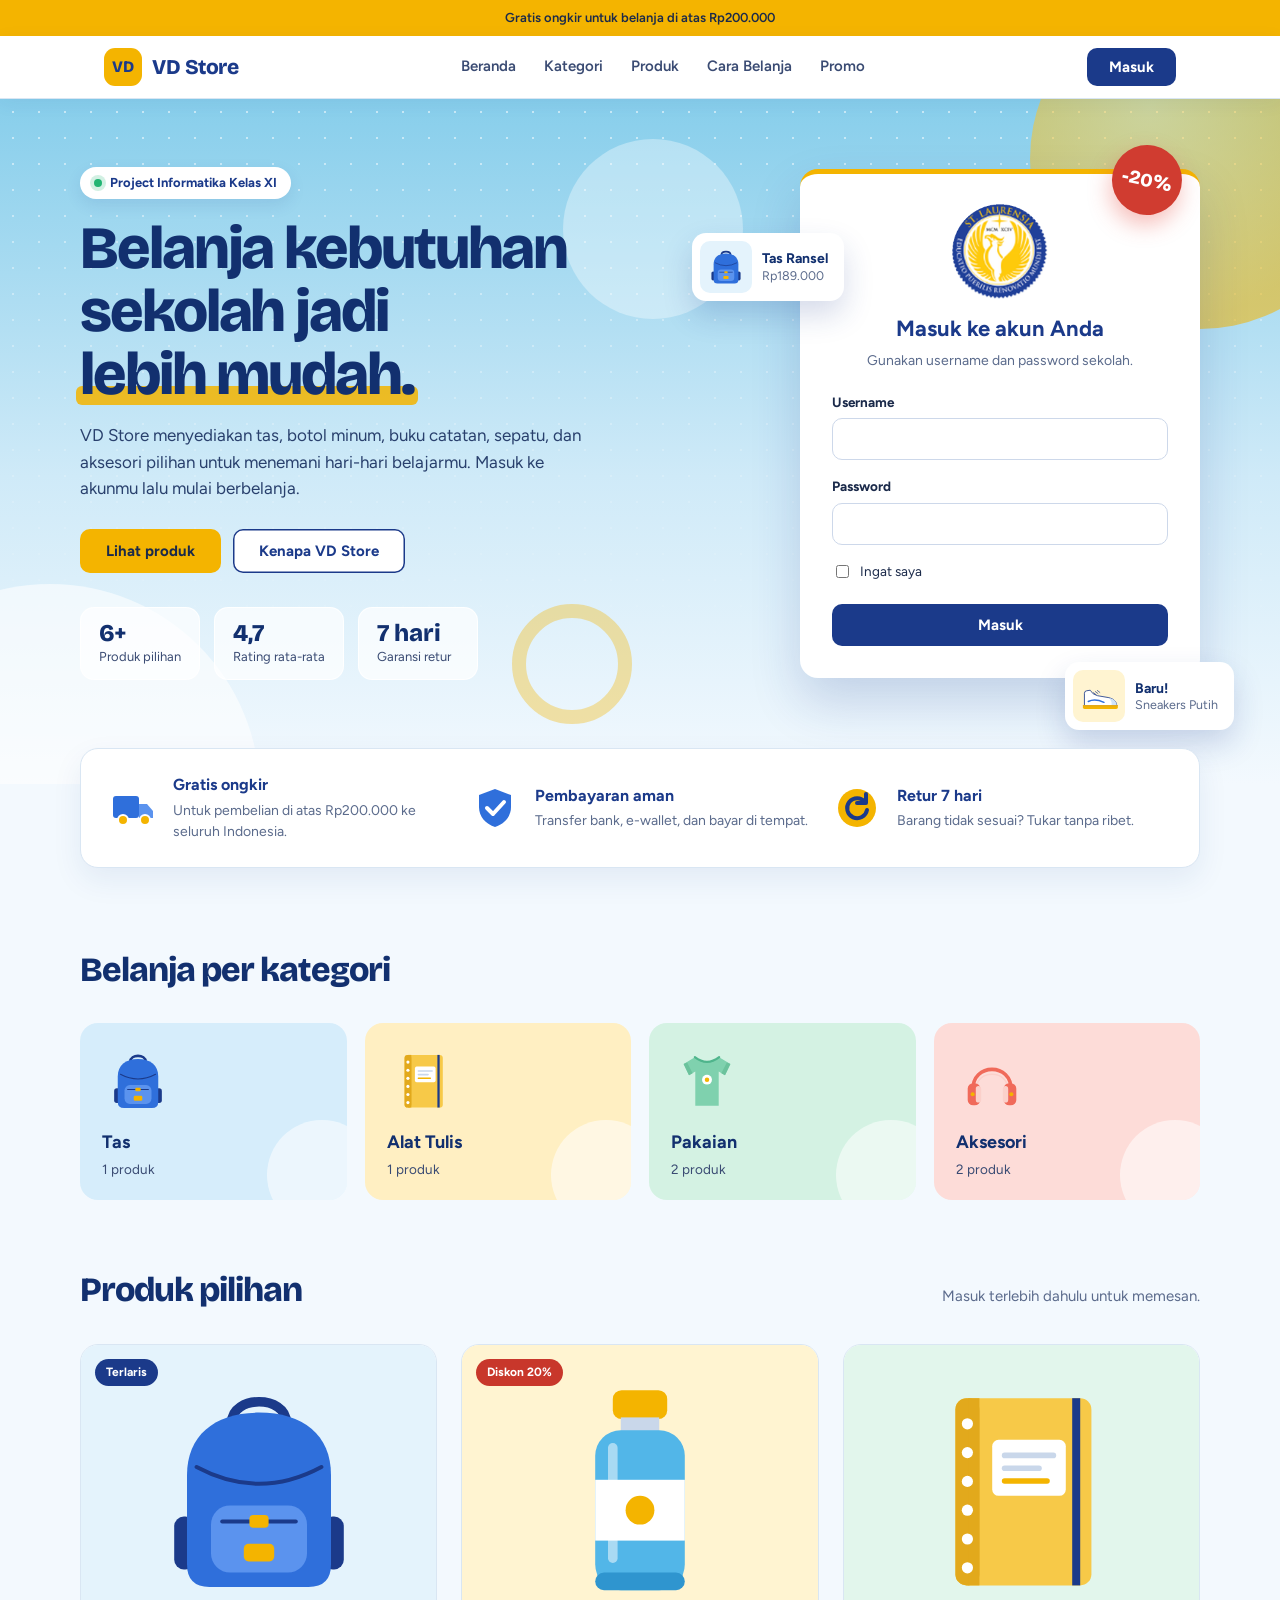
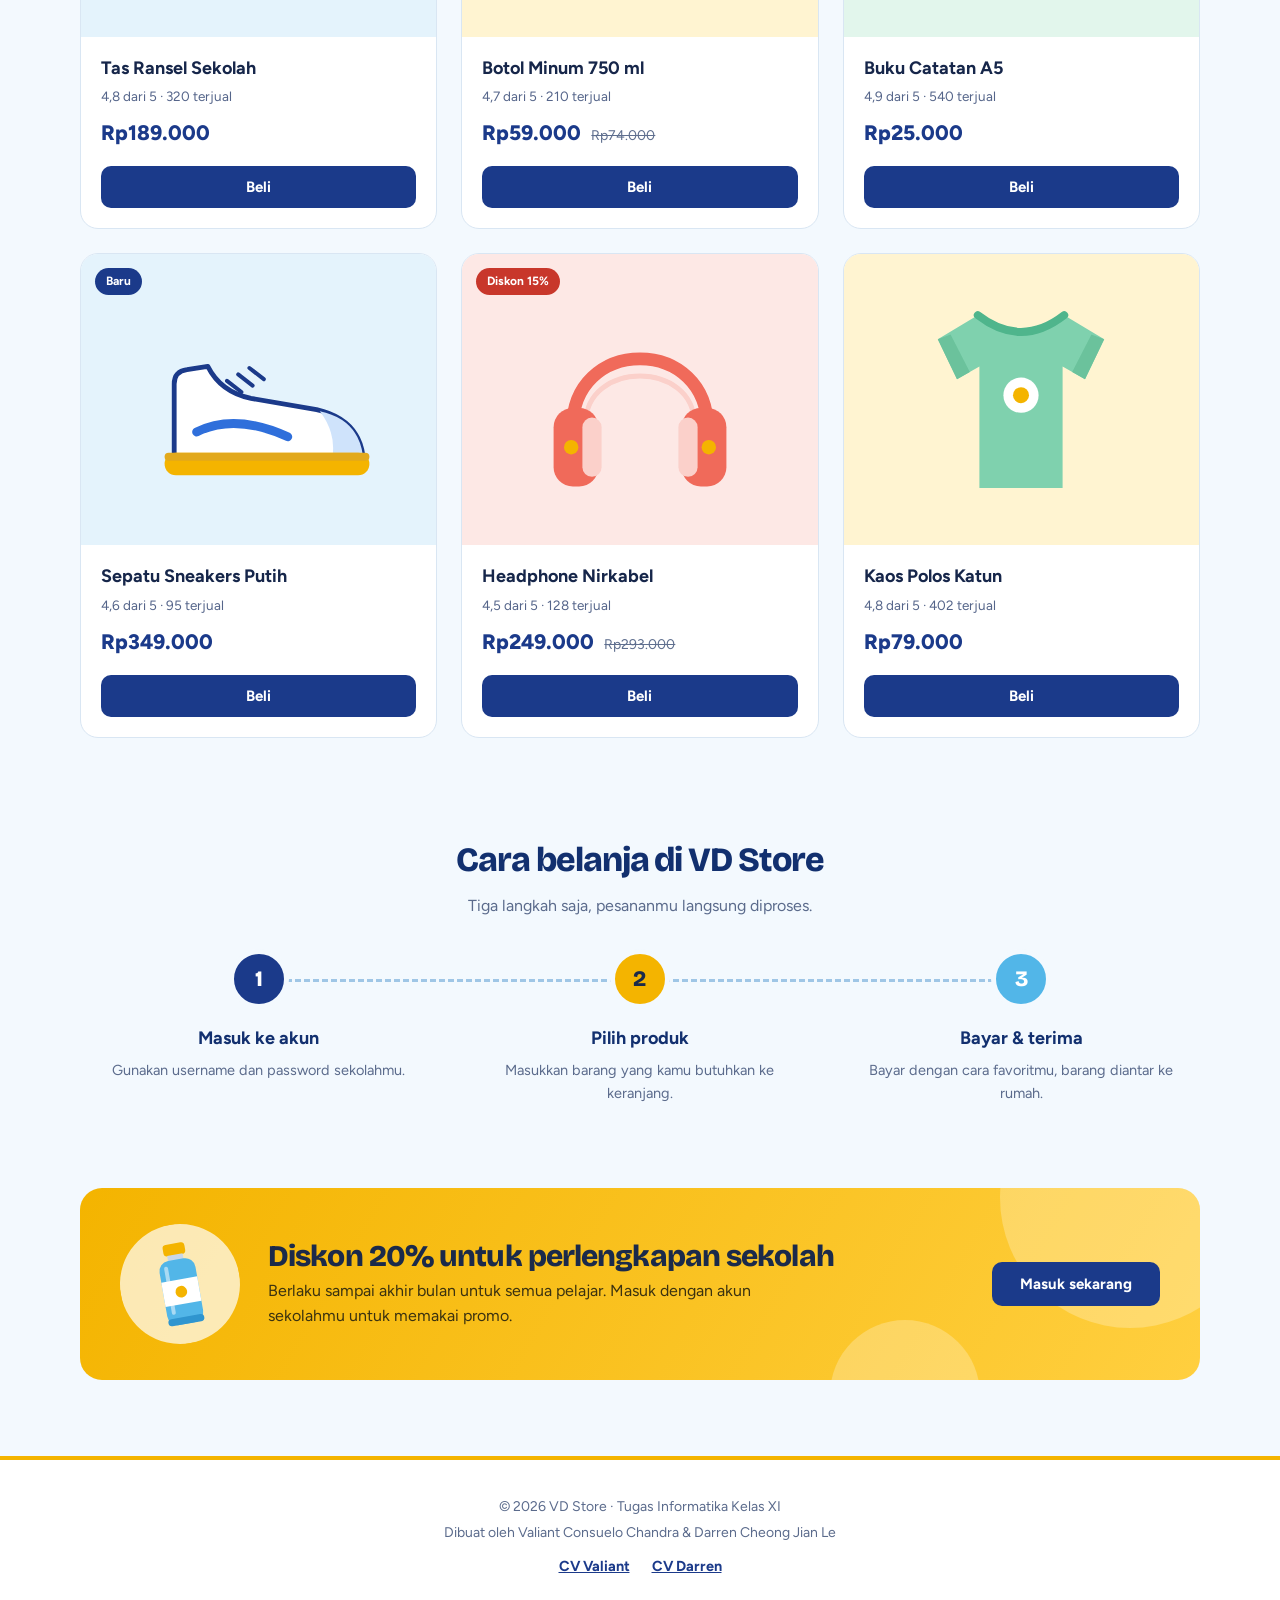
==== commit 873a5eb3: "Rapikan tampilan halaman VD Store - Menu navigasi tampil di HP sebagai deretan tombol yang bisa dige" ====
--- a/index.html
+++ b/index.html
@@ -4,6 +4,8 @@
 <meta charset="UTF-8">
 <meta name="viewport" content="width=device-width, initial-scale=1.0">
 <title>VD Store | Project E-Commerce Kelas XI</title>
+<meta name="description" content="VD Store, toko online perlengkapan sekolah: tas, alat tulis, pakaian, dan aksesori. Project E-Commerce Informatika Kelas XI.">
+<meta name="theme-color" content="#1b3a8a">
 <link rel="icon" type="image/png" href="images/logo-sekolah.png">
 <link rel="preconnect" href="https://fonts.googleapis.com">
 <link rel="preconnect" href="https://fonts.gstatic.com" crossorigin>
@@ -11,6 +13,8 @@
 <link rel="stylesheet" href="css/project.css">
 </head>
 <body class="v-body">
+
+<a class="v-skip" href="#utama">Lewati ke konten utama</a>
 
 <p class="v-notice">Gratis ongkir untuk belanja di atas Rp200.000</p>
 
@@ -31,7 +35,7 @@
   </div>
 </header>
 
-<main>
+<main id="utama">
   <section class="v-hero" id="beranda">
     <span class="v-blob v-blob-gold" aria-hidden="true"></span>
     <span class="v-blob v-blob-white" aria-hidden="true"></span>
@@ -48,7 +52,7 @@
         </div>
         <ul class="v-stats">
           <li class="v-stat"><strong class="v-stat-num">6+</strong><span class="v-stat-text">Produk pilihan</span></li>
-          <li class="v-stat"><strong class="v-stat-num">4,8</strong><span class="v-stat-text">Rating rata-rata</span></li>
+          <li class="v-stat"><strong class="v-stat-num">4,7</strong><span class="v-stat-text">Rating rata-rata</span></li>
           <li class="v-stat"><strong class="v-stat-num">7 hari</strong><span class="v-stat-text">Garansi retur</span></li>
         </ul>
       </div>
@@ -68,9 +72,9 @@
         <h2 class="v-login-title">Masuk ke akun Anda</h2>
         <p class="v-login-sub">Gunakan username dan password sekolah.</p>
         <label class="v-label" for="v-user">Username</label>
-        <input class="v-input" id="v-user" type="text" autocomplete="off">
+        <input class="v-input" id="v-user" type="text" autocomplete="username">
         <label class="v-label" for="v-pass">Password</label>
-        <input class="v-input" id="v-pass" type="password" autocomplete="off">
+        <input class="v-input" id="v-pass" type="password" autocomplete="current-password">
         <div class="v-login-row">
           <label class="v-check"><input type="checkbox"> Ingat saya</label>
         </div>
@@ -110,10 +114,10 @@
     <div class="v-wrap">
       <h2 class="v-heading">Belanja per kategori</h2>
       <ul class="v-cat-list">
-        <li><a class="v-cat v-cat-sky" href="#produk"><img class="v-cat-img" src="images/produk-tas.svg" alt="" width="72" height="72"><span class="v-cat-name">Tas</span><span class="v-cat-count">12 produk</span></a></li>
-        <li><a class="v-cat v-cat-gold" href="#produk"><img class="v-cat-img" src="images/produk-buku.svg" alt="" width="72" height="72"><span class="v-cat-name">Alat Tulis</span><span class="v-cat-count">24 produk</span></a></li>
-        <li><a class="v-cat v-cat-mint" href="#produk"><img class="v-cat-img" src="images/produk-kaos.svg" alt="" width="72" height="72"><span class="v-cat-name">Pakaian</span><span class="v-cat-count">18 produk</span></a></li>
-        <li><a class="v-cat v-cat-rose" href="#produk"><img class="v-cat-img" src="images/produk-headphone.svg" alt="" width="72" height="72"><span class="v-cat-name">Aksesori</span><span class="v-cat-count">15 produk</span></a></li>
+        <li><a class="v-cat v-cat-sky" href="#produk"><img class="v-cat-img" src="images/produk-tas.svg" alt="" width="72" height="72"><span class="v-cat-name">Tas</span><span class="v-cat-count">1 produk</span></a></li>
+        <li><a class="v-cat v-cat-gold" href="#produk"><img class="v-cat-img" src="images/produk-buku.svg" alt="" width="72" height="72"><span class="v-cat-name">Alat Tulis</span><span class="v-cat-count">1 produk</span></a></li>
+        <li><a class="v-cat v-cat-mint" href="#produk"><img class="v-cat-img" src="images/produk-kaos.svg" alt="" width="72" height="72"><span class="v-cat-name">Pakaian</span><span class="v-cat-count">2 produk</span></a></li>
+        <li><a class="v-cat v-cat-rose" href="#produk"><img class="v-cat-img" src="images/produk-headphone.svg" alt="" width="72" height="72"><span class="v-cat-name">Aksesori</span><span class="v-cat-count">2 produk</span></a></li>
       </ul>
     </div>
   </section>
--- a/css/project.css
+++ b/css/project.css
@@ -6,6 +6,30 @@
 
 html {
   scroll-behavior: smooth;
+  scroll-padding-top: 84px;
+}
+
+:focus-visible {
+  outline: 3px solid #1b3a8a;
+  outline-offset: 3px;
+  border-radius: 6px;
+}
+
+.v-skip {
+  position: absolute;
+  z-index: 100;
+  left: 16px;
+  top: -60px;
+  padding: 10px 16px;
+  border-radius: 10px;
+  background: #1b3a8a;
+  color: #ffffff;
+  font-weight: 700;
+  text-decoration: none;
+}
+
+.v-skip:focus {
+  top: 12px;
 }
 
 body {
@@ -37,8 +61,9 @@
   position: sticky;
   top: 0;
   z-index: 10;
-  background: #ffffff;
+  background: rgba(255, 255, 255, 0.94);
   border-bottom: 1px solid #d9e6f3;
+  box-shadow: 0 4px 18px rgba(27, 58, 138, 0.06);
 }
 
 .v-bar {
@@ -110,7 +135,12 @@
   text-align: center;
   text-decoration: none;
   cursor: pointer;
-  transition: background 0.15s ease, transform 0.15s ease;
+  touch-action: manipulation;
+  transition: background 0.15s ease, transform 0.15s ease, box-shadow 0.15s ease;
+}
+
+.v-btn:active {
+  transform: translateY(0) scale(0.98);
 }
 
 .v-btn:hover {
@@ -390,6 +420,11 @@
 .v-product-img {
   width: 72%;
   height: auto;
+  transition: transform 0.25s ease;
+}
+
+.v-product:hover .v-product-img {
+  transform: scale(1.05) rotate(-2deg);
 }
 
 .v-tag {
@@ -405,7 +440,7 @@
 }
 
 .v-tag-red {
-  background: #e5483b;
+  background: #c8372b;
 }
 
 .v-product-body {
@@ -425,7 +460,7 @@
 .v-product-meta {
   margin: 4px 0 10px;
   font-size: 13.5px;
-  color: #6a7a99;
+  color: #55658a;
 }
 
 .v-price {
@@ -443,7 +478,7 @@
 
 .v-price-old {
   font-size: 14px;
-  color: #8896b3;
+  color: #5f6f8f;
 }
 
 .v-product-body .v-btn {
@@ -673,7 +708,7 @@
 
 .v-float-b {
   right: -34px;
-  bottom: 70px;
+  bottom: -52px;
   animation-delay: -2s;
 }
 
@@ -715,7 +750,7 @@
   width: 70px;
   height: 70px;
   border-radius: 50%;
-  background: #e5483b;
+  background: #d03c30;
   color: #ffffff;
   font-family: "Bricolage Grotesque", "Inter", sans-serif;
   font-weight: 800;
@@ -946,14 +981,67 @@
 }
 
 @media (prefers-reduced-motion: reduce) {
+  html {
+    scroll-behavior: auto;
+  }
+
   .v-float {
     animation: none;
   }
+
+  .v-btn,
+  .v-product,
+  .v-product-img,
+  .v-cat {
+    transition: none;
+  }
+
+  .v-btn:hover,
+  .v-btn:active,
+  .v-product:hover,
+  .v-product:hover .v-product-img,
+  .v-cat:hover {
+    transform: none;
+  }
 }
 
 @media (max-width: 960px) {
+  html {
+    scroll-padding-top: 128px;
+  }
+
+  .v-bar {
+    flex-wrap: wrap;
+    row-gap: 10px;
+  }
+
   .v-nav {
+    order: 3;
+    width: 100%;
+    gap: 8px;
+    overflow-x: auto;
+    scrollbar-width: none;
+  }
+
+  .v-nav::-webkit-scrollbar {
     display: none;
+  }
+
+  .v-nav-link {
+    flex: none;
+    padding: 8px 14px;
+    border: 0;
+    border-radius: 999px;
+    background: #eef6fd;
+    font-size: 14px;
+  }
+
+  .v-nav-link:hover {
+    background: #ffefc2;
+  }
+
+  .v-float-b {
+    bottom: -48px;
   }
 
   .v-hero-grid {
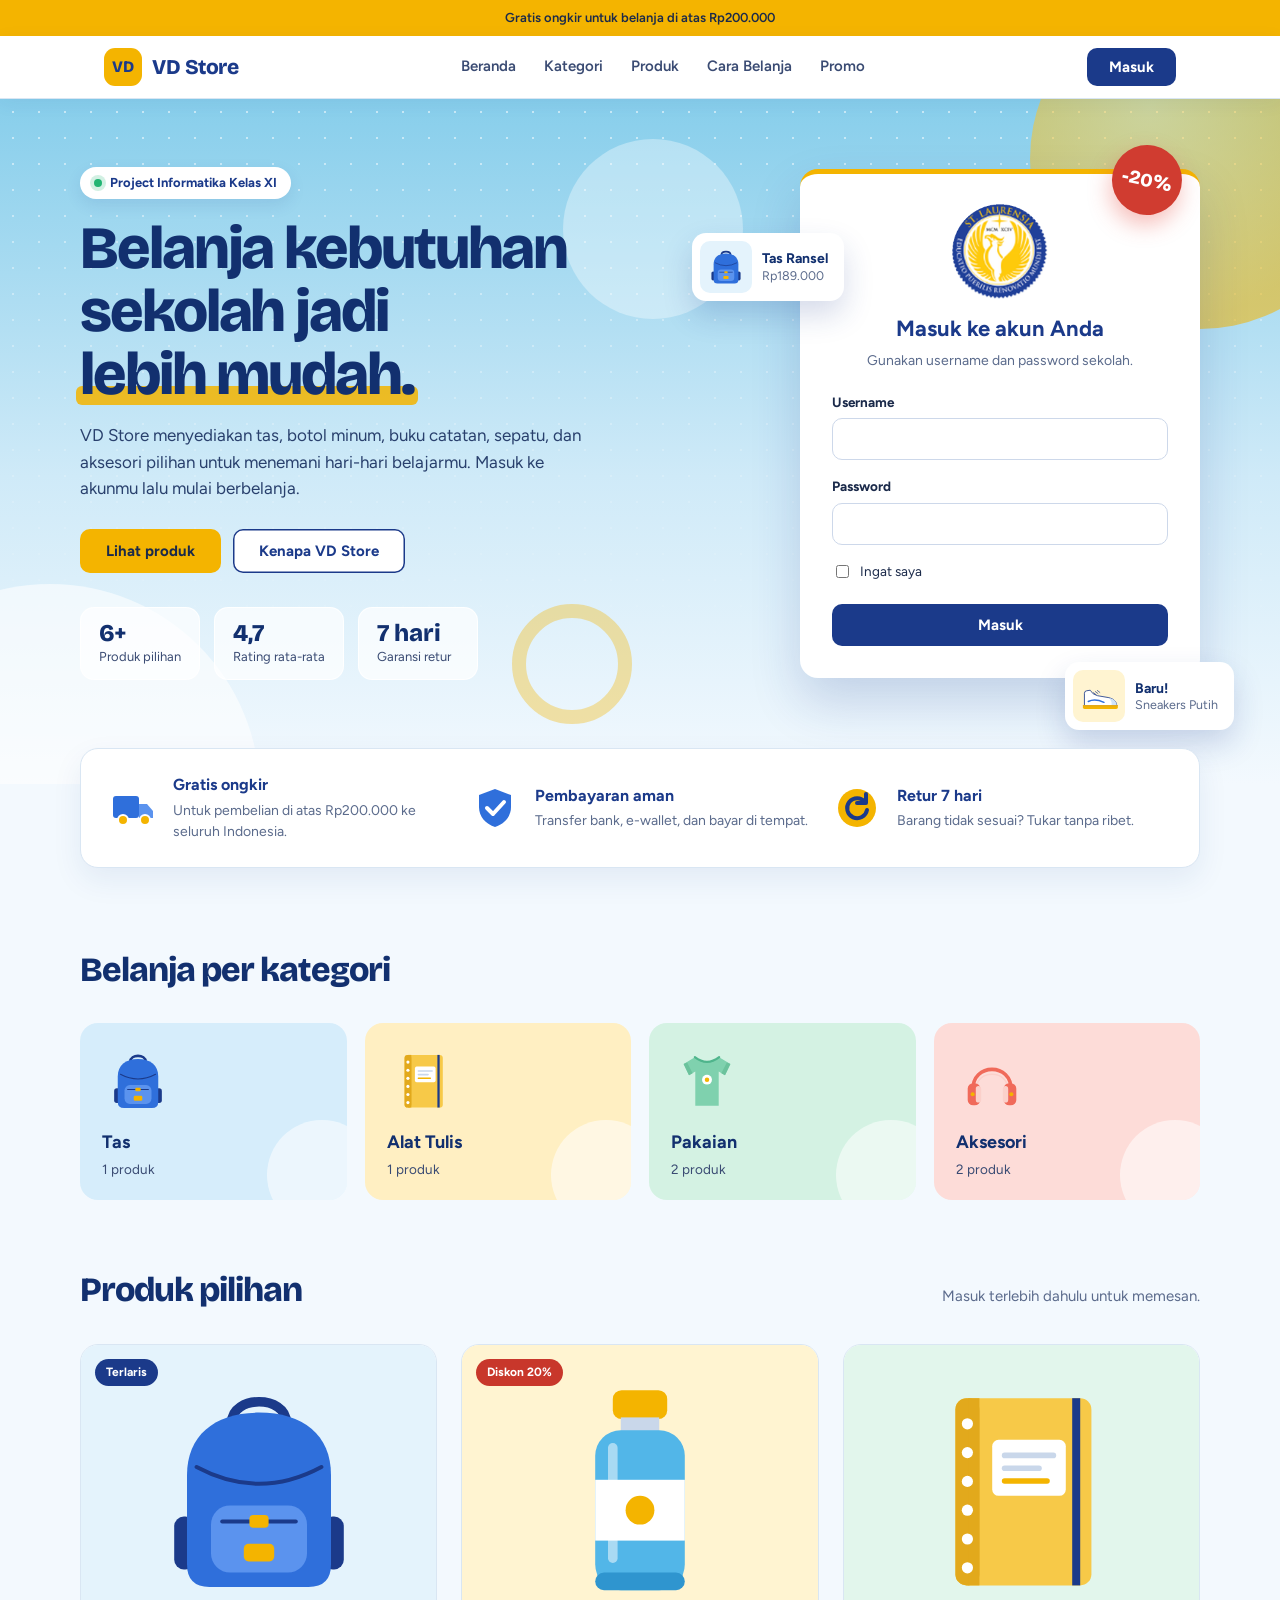
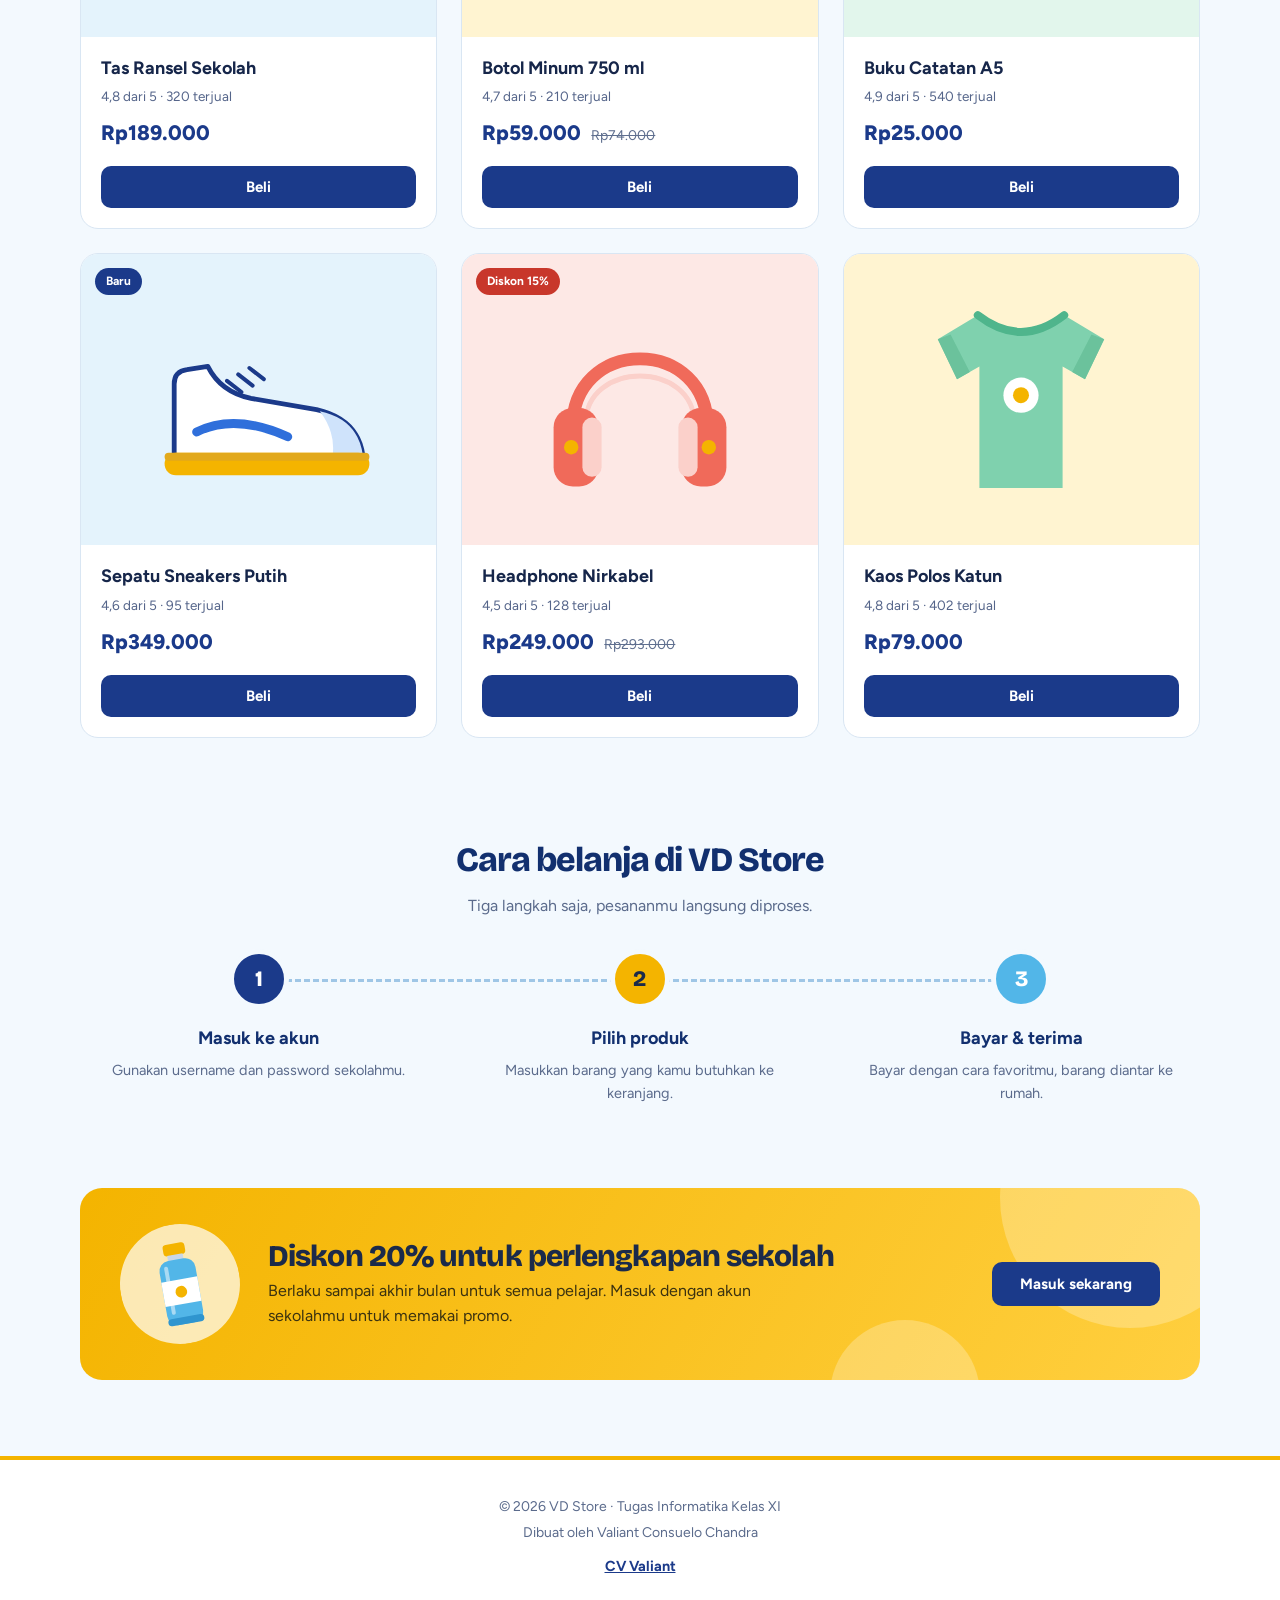
==== commit cf3b8cb0: "Hapus CV Darren dan file yang tidak dipakai" ====
--- a/index.html
+++ b/index.html
@@ -237,10 +237,9 @@
 <footer class="v-footer">
   <div class="v-footer-box">
     <p class="v-footer-text">&copy; 2026 VD Store &middot; Tugas Informatika Kelas XI</p>
-    <p class="v-footer-text">Dibuat oleh Valiant Consuelo Chandra &amp; Darren Cheong Jian Le</p>
+    <p class="v-footer-text">Dibuat oleh Valiant Consuelo Chandra</p>
     <p class="v-footer-links">
       <a class="v-footer-link" href="cv1.html">CV Valiant</a>
-      <a class="v-footer-link" href="cv2.html">CV Darren</a>
     </p>
   </div>
 </footer>
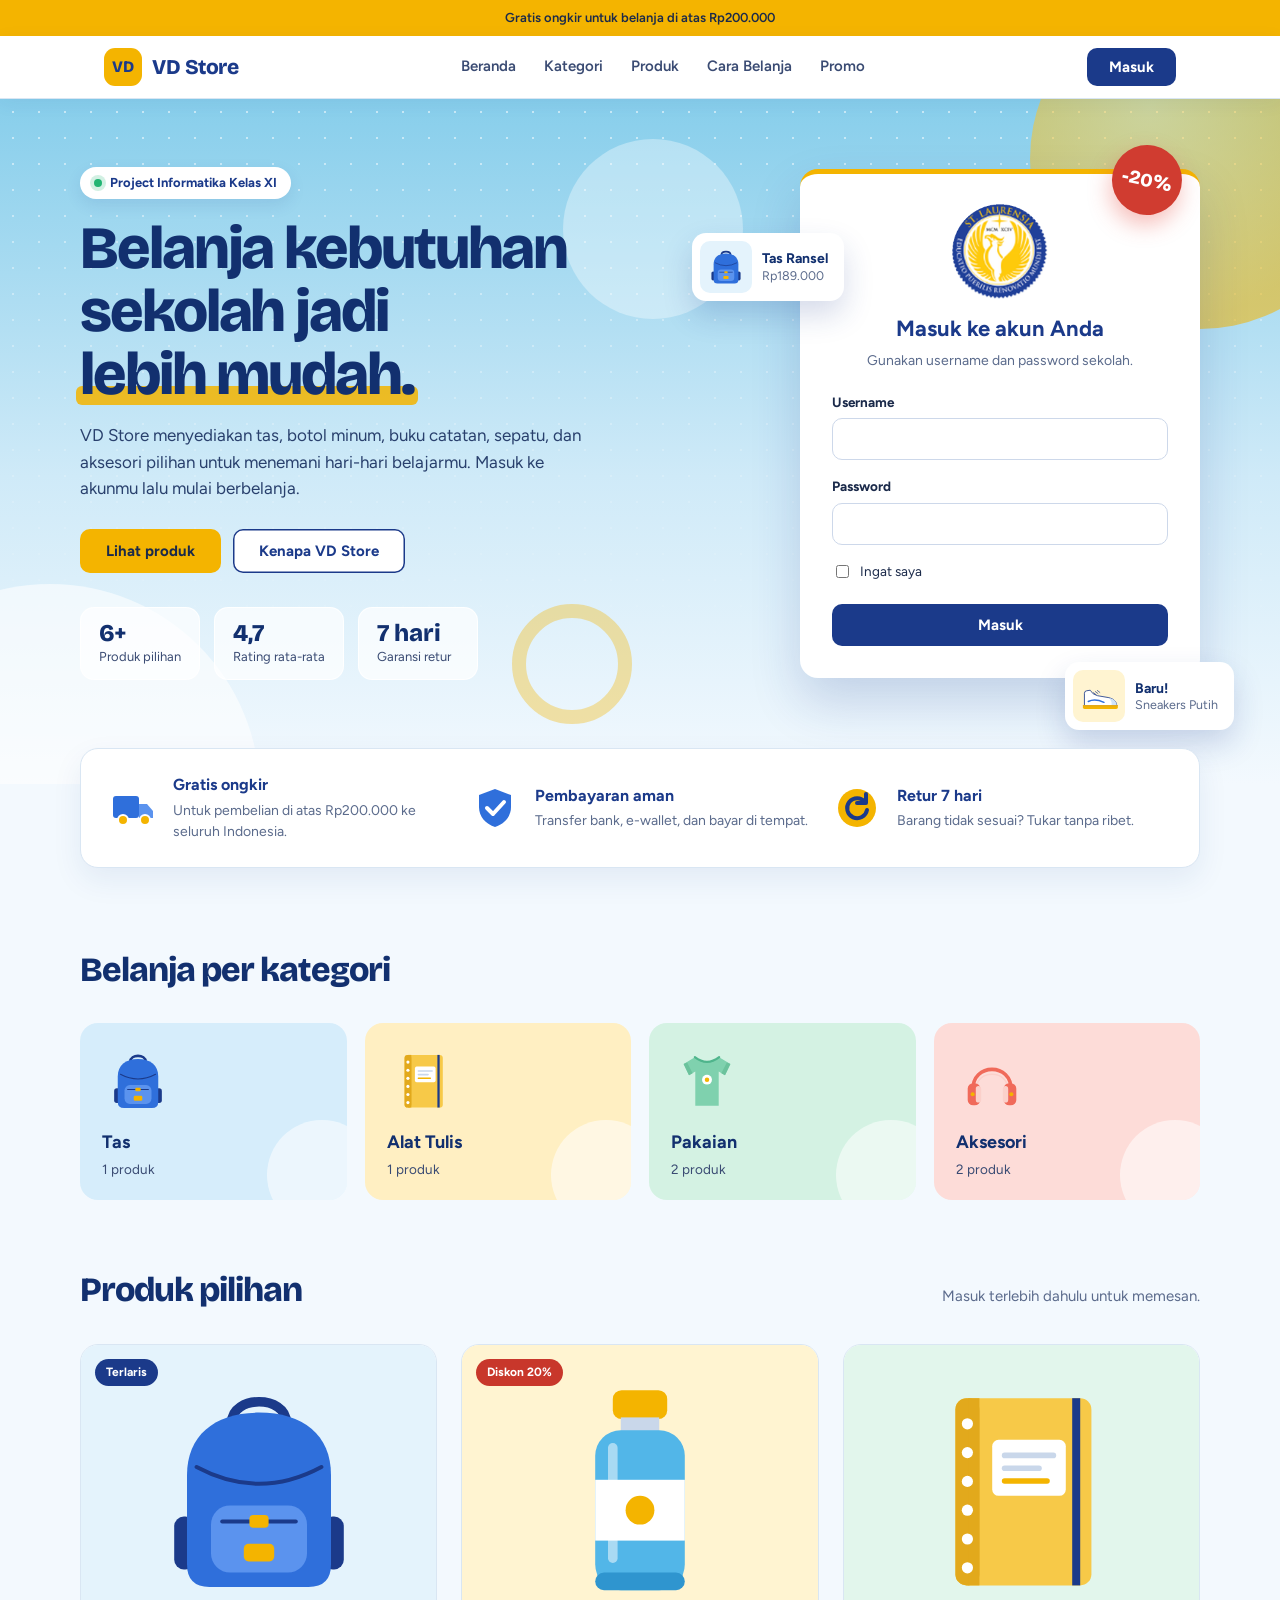
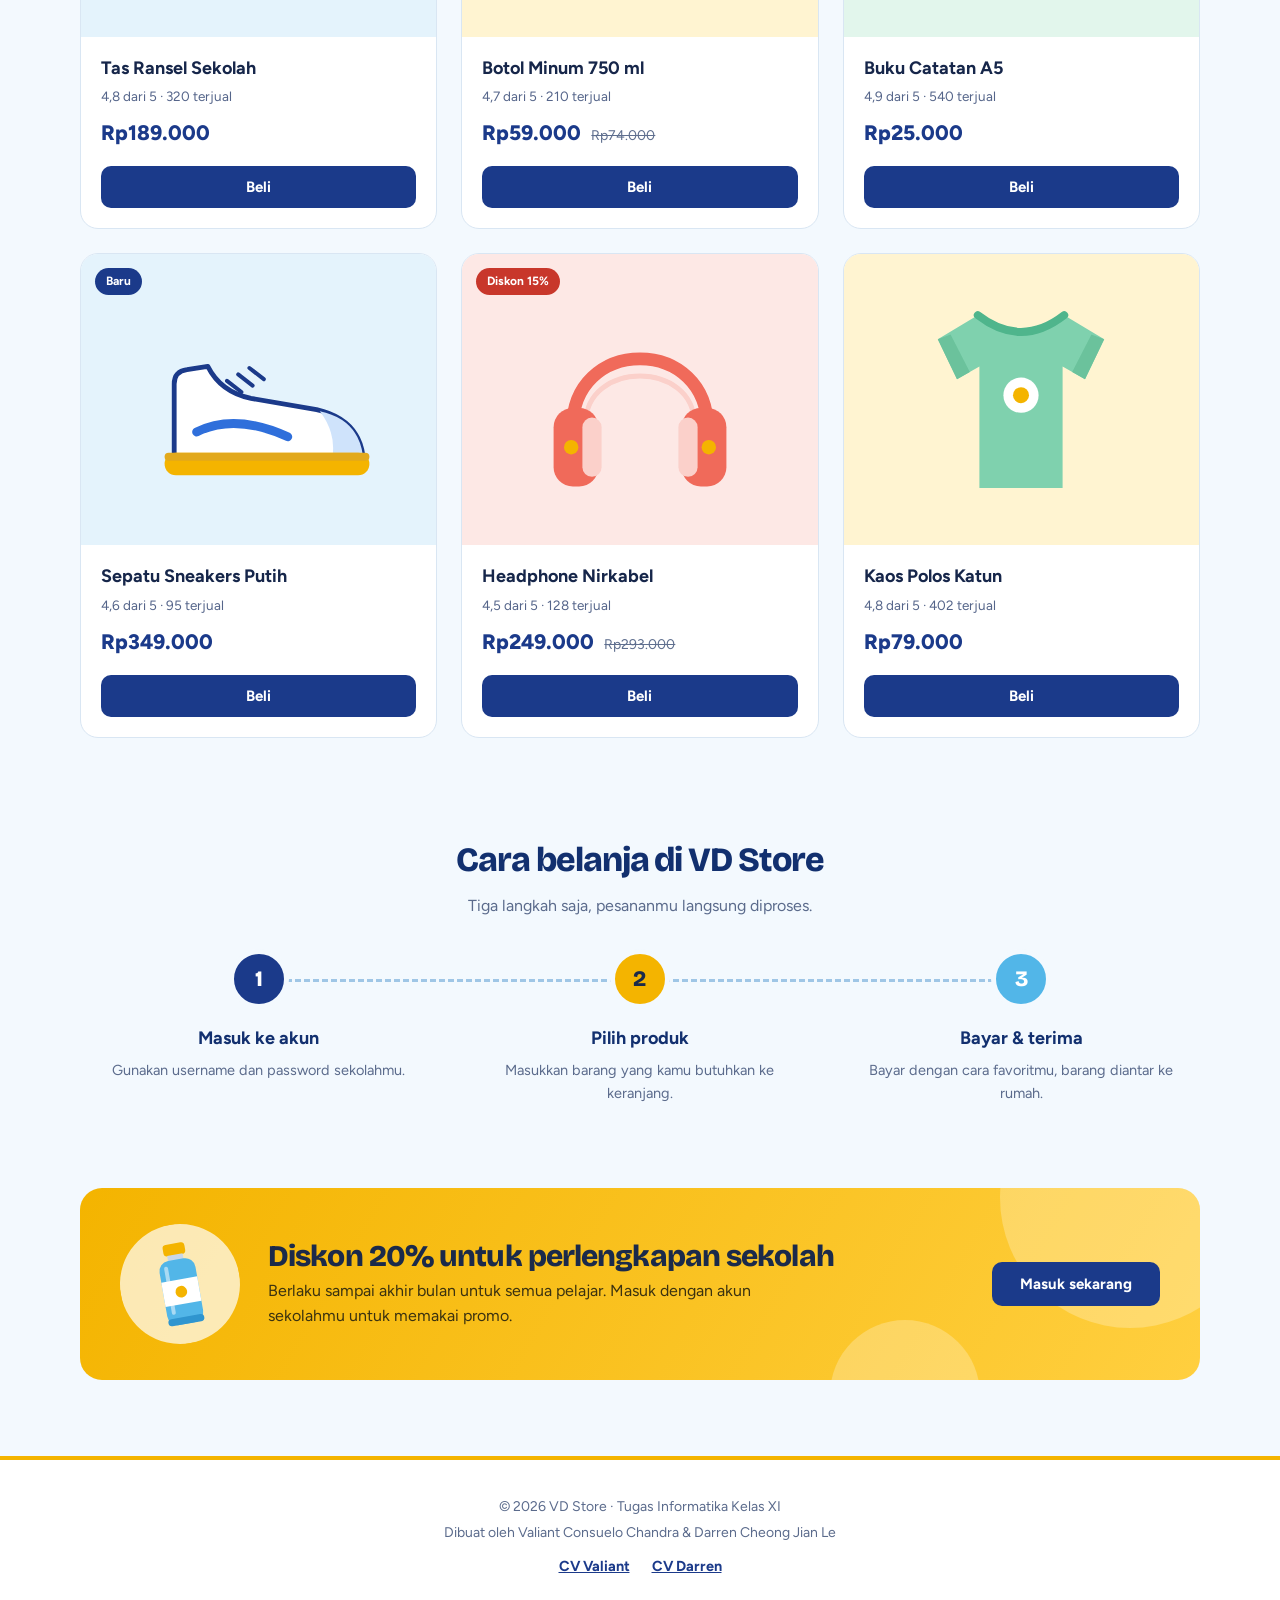
==== commit ef2478ab: "Revert "Hapus CV Darren dan file yang tidak dipakai" This reverts commit 34f170a952bb3f040dc2daaf0dd" ====
--- a/index.html
+++ b/index.html
@@ -237,9 +237,10 @@
 <footer class="v-footer">
   <div class="v-footer-box">
     <p class="v-footer-text">&copy; 2026 VD Store &middot; Tugas Informatika Kelas XI</p>
-    <p class="v-footer-text">Dibuat oleh Valiant Consuelo Chandra</p>
+    <p class="v-footer-text">Dibuat oleh Valiant Consuelo Chandra &amp; Darren Cheong Jian Le</p>
     <p class="v-footer-links">
       <a class="v-footer-link" href="cv1.html">CV Valiant</a>
+      <a class="v-footer-link" href="cv2.html">CV Darren</a>
     </p>
   </div>
 </footer>
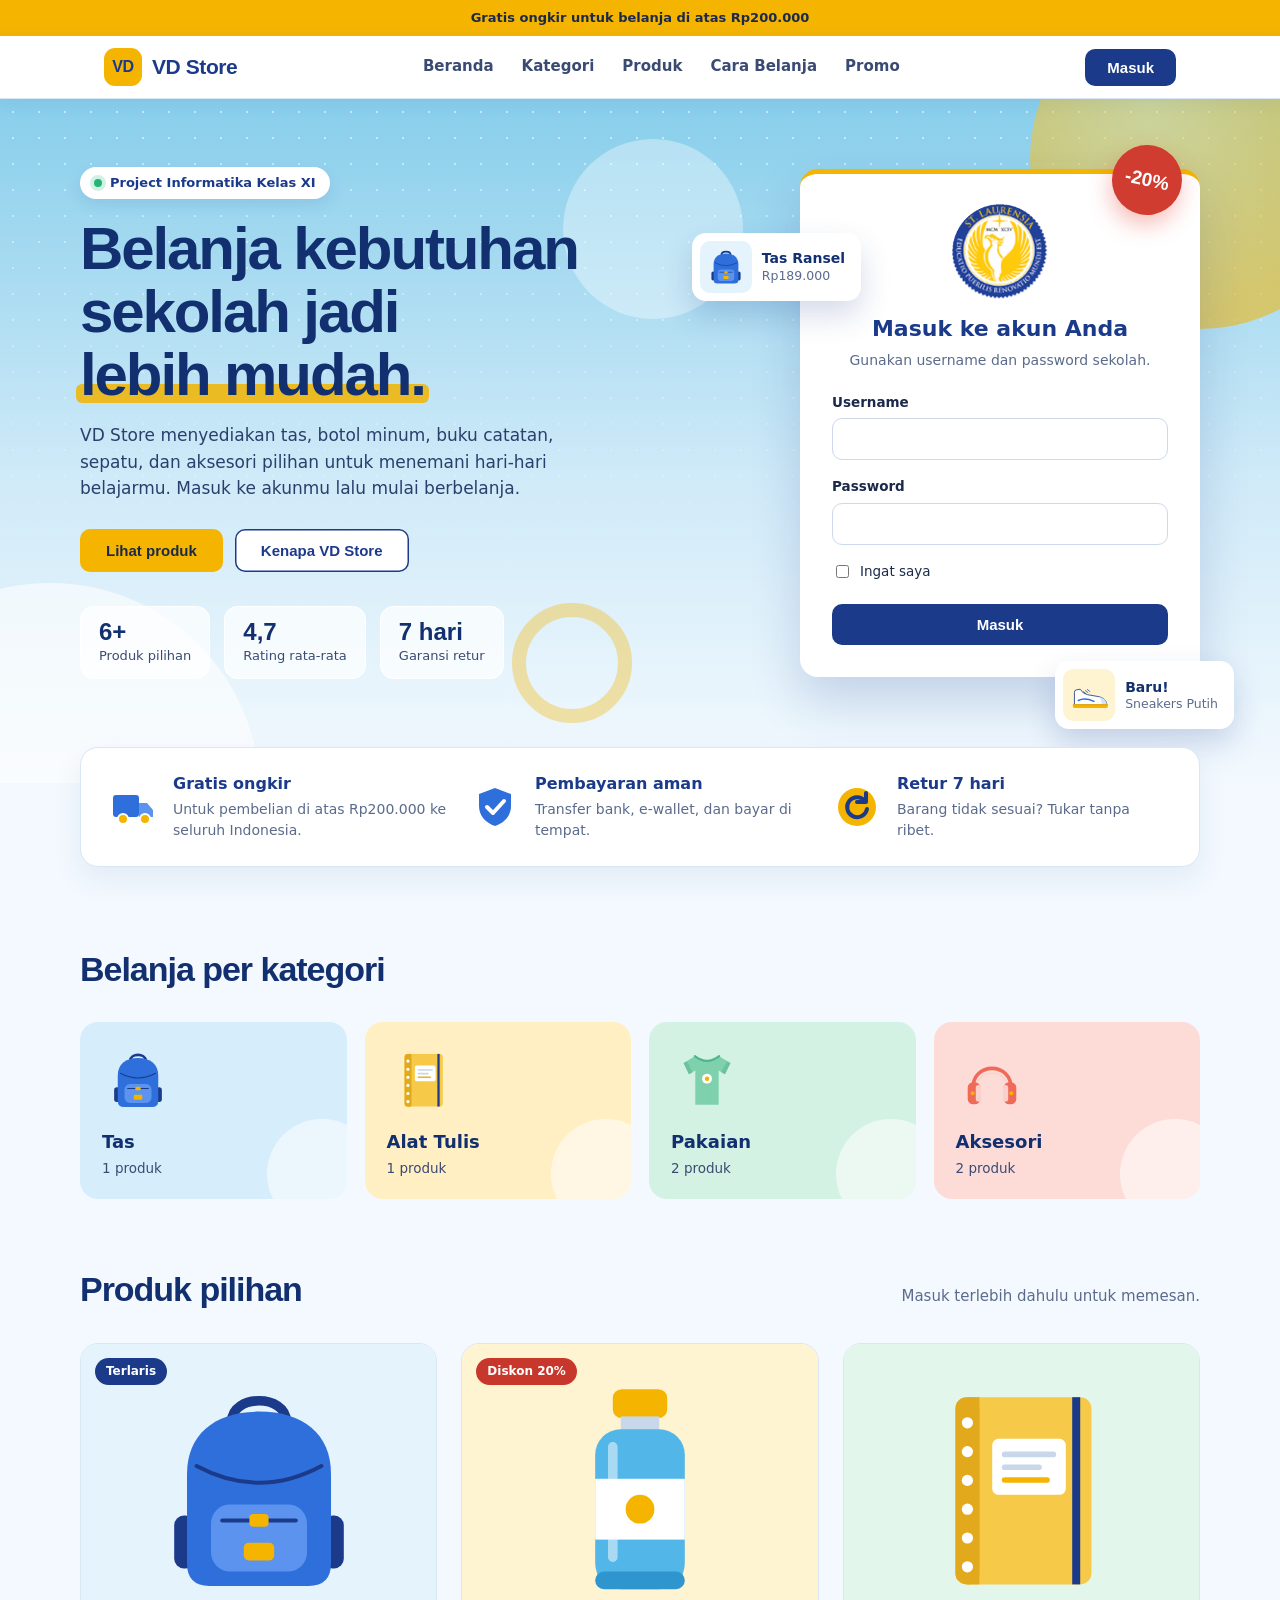
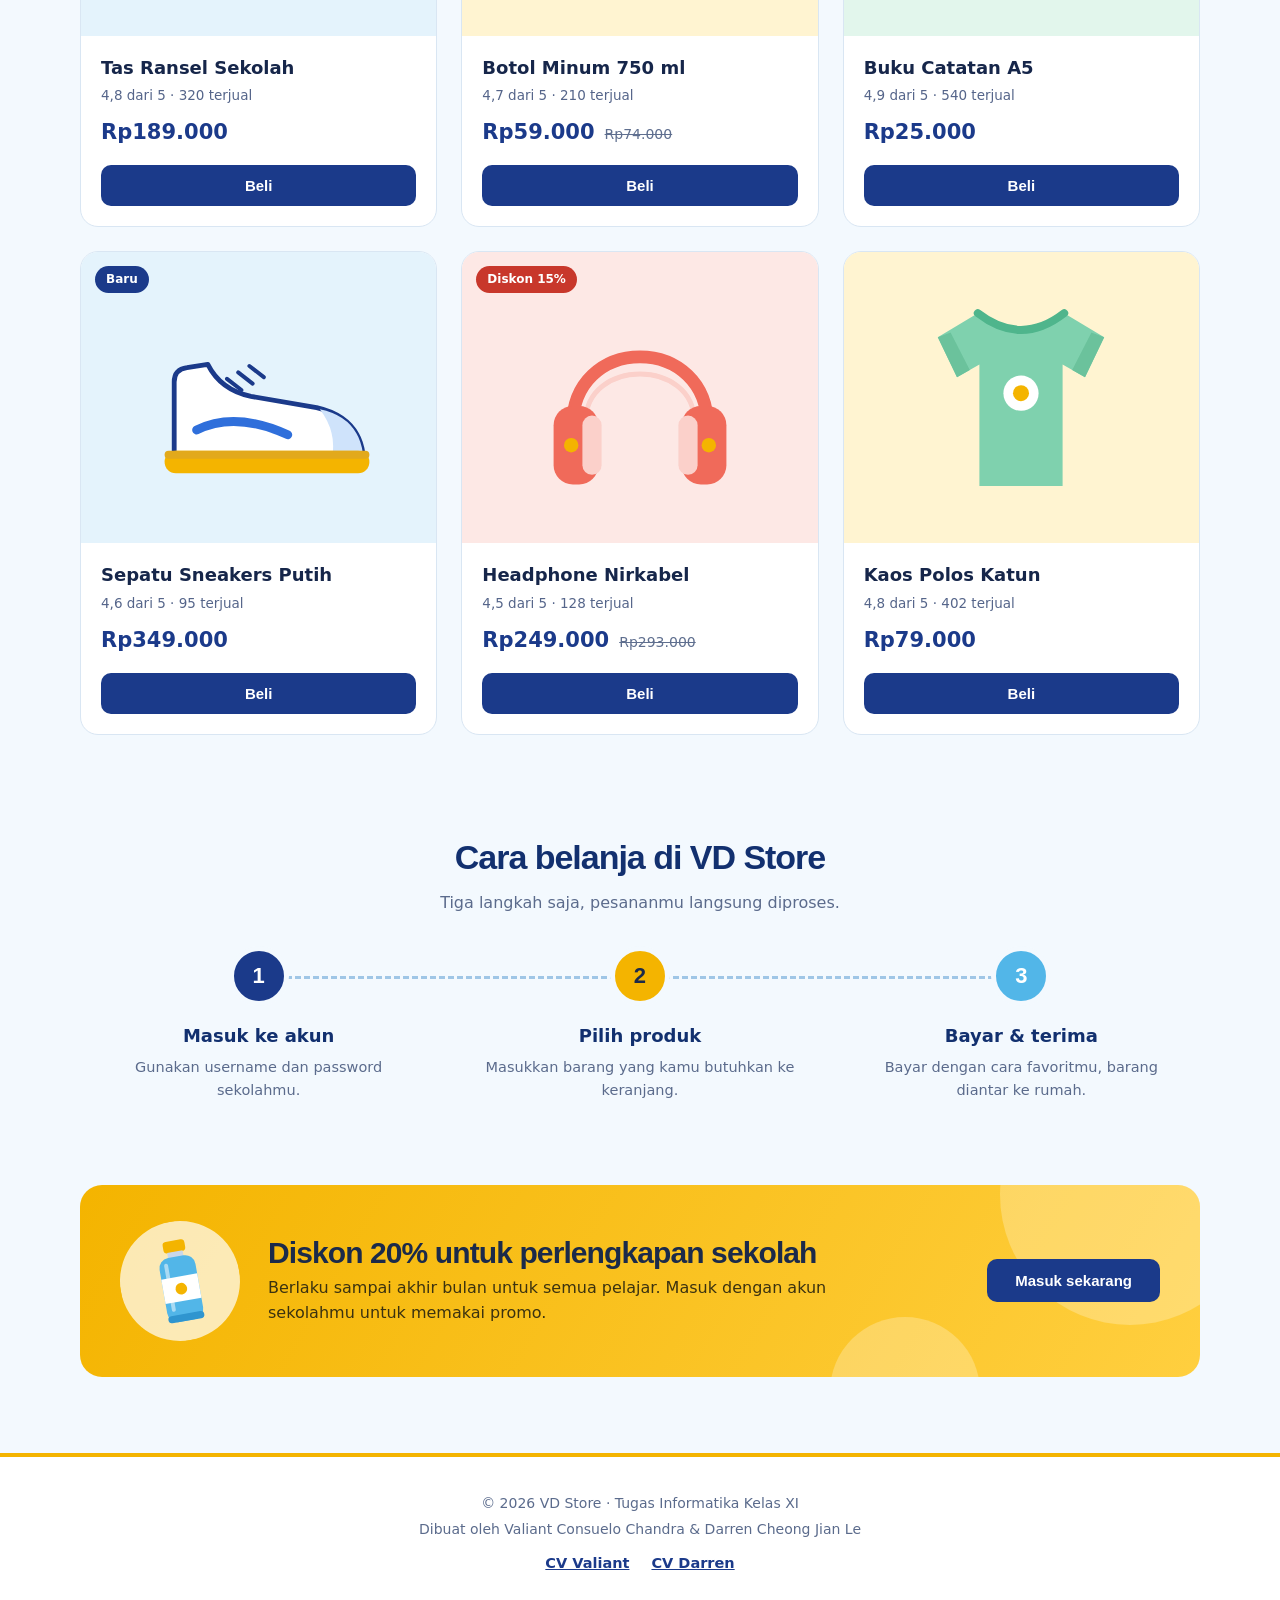
==== commit 013da019: "Pakai font lokal supaya web bisa dibuka offline" ====
--- a/index.html
+++ b/index.html
@@ -7,9 +7,7 @@
 <meta name="description" content="VD Store, toko online perlengkapan sekolah: tas, alat tulis, pakaian, dan aksesori. Project E-Commerce Informatika Kelas XI.">
 <meta name="theme-color" content="#1b3a8a">
 <link rel="icon" type="image/png" href="images/logo-sekolah.png">
-<link rel="preconnect" href="https://fonts.googleapis.com">
-<link rel="preconnect" href="https://fonts.gstatic.com" crossorigin>
-<link href="https://fonts.googleapis.com/css2?family=Bricolage+Grotesque:opsz,wght@12..96,600..800&family=Figtree:wght@400;500;600;700&display=swap" rel="stylesheet">
+<link rel="stylesheet" href="css/fonts.css">
 <link rel="stylesheet" href="css/project.css">
 </head>
 <body class="v-body">
--- a/css/fonts.css
+++ b/css/fonts.css
@@ -0,0 +1,224 @@
+/* Font lokal (offline), sumber: Google Fonts (lisensi SIL OFL) */
+
+/* latin-ext */
+@font-face {
+  font-family: 'Bricolage Grotesque';
+  font-style: normal;
+  font-weight: 600 800;
+  font-stretch: 100%;
+  font-display: swap;
+  src: url(../fonts/bricolage-grotesque-latin-ext.woff2) format('woff2');
+  unicode-range: U+0100-02BA, U+02BD-02C5, U+02C7-02CC, U+02CE-02D7, U+02DD-02FF, U+0304, U+0308, U+0329, U+1D00-1DBF, U+1E00-1E9F, U+1EF2-1EFF, U+2020, U+20A0-20AB, U+20AD-20C4, U+2113, U+2C60-2C7F, U+A720-A7FF;
+}
+
+/* latin */
+@font-face {
+  font-family: 'Bricolage Grotesque';
+  font-style: normal;
+  font-weight: 600 800;
+  font-stretch: 100%;
+  font-display: swap;
+  src: url(../fonts/bricolage-grotesque-latin.woff2) format('woff2');
+  unicode-range: U+0000-00FF, U+0131, U+0152-0153, U+02BB-02BC, U+02C6, U+02DA, U+02DC, U+0304, U+0308, U+0329, U+2000-206F, U+20AC, U+2122, U+2191, U+2193, U+2212, U+2215, U+FEFF, U+FFFD;
+}
+
+/* latin-ext */
+@font-face {
+  font-family: 'Figtree';
+  font-style: normal;
+  font-weight: 400;
+  font-display: swap;
+  src: url(../fonts/figtree-latin-ext.woff2) format('woff2');
+  unicode-range: U+0100-02BA, U+02BD-02C5, U+02C7-02CC, U+02CE-02D7, U+02DD-02FF, U+0304, U+0308, U+0329, U+1D00-1DBF, U+1E00-1E9F, U+1EF2-1EFF, U+2020, U+20A0-20AB, U+20AD-20C4, U+2113, U+2C60-2C7F, U+A720-A7FF;
+}
+
+/* latin */
+@font-face {
+  font-family: 'Figtree';
+  font-style: normal;
+  font-weight: 400;
+  font-display: swap;
+  src: url(../fonts/figtree-latin.woff2) format('woff2');
+  unicode-range: U+0000-00FF, U+0131, U+0152-0153, U+02BB-02BC, U+02C6, U+02DA, U+02DC, U+0304, U+0308, U+0329, U+2000-206F, U+20AC, U+2122, U+2191, U+2193, U+2212, U+2215, U+FEFF, U+FFFD;
+}
+
+/* latin-ext */
+@font-face {
+  font-family: 'Figtree';
+  font-style: normal;
+  font-weight: 500;
+  font-display: swap;
+  src: url(../fonts/figtree-latin-ext.woff2) format('woff2');
+  unicode-range: U+0100-02BA, U+02BD-02C5, U+02C7-02CC, U+02CE-02D7, U+02DD-02FF, U+0304, U+0308, U+0329, U+1D00-1DBF, U+1E00-1E9F, U+1EF2-1EFF, U+2020, U+20A0-20AB, U+20AD-20C4, U+2113, U+2C60-2C7F, U+A720-A7FF;
+}
+
+/* latin */
+@font-face {
+  font-family: 'Figtree';
+  font-style: normal;
+  font-weight: 500;
+  font-display: swap;
+  src: url(../fonts/figtree-latin.woff2) format('woff2');
+  unicode-range: U+0000-00FF, U+0131, U+0152-0153, U+02BB-02BC, U+02C6, U+02DA, U+02DC, U+0304, U+0308, U+0329, U+2000-206F, U+20AC, U+2122, U+2191, U+2193, U+2212, U+2215, U+FEFF, U+FFFD;
+}
+
+/* latin-ext */
+@font-face {
+  font-family: 'Figtree';
+  font-style: normal;
+  font-weight: 600;
+  font-display: swap;
+  src: url(../fonts/figtree-latin-ext.woff2) format('woff2');
+  unicode-range: U+0100-02BA, U+02BD-02C5, U+02C7-02CC, U+02CE-02D7, U+02DD-02FF, U+0304, U+0308, U+0329, U+1D00-1DBF, U+1E00-1E9F, U+1EF2-1EFF, U+2020, U+20A0-20AB, U+20AD-20C4, U+2113, U+2C60-2C7F, U+A720-A7FF;
+}
+
+/* latin */
+@font-face {
+  font-family: 'Figtree';
+  font-style: normal;
+  font-weight: 600;
+  font-display: swap;
+  src: url(../fonts/figtree-latin.woff2) format('woff2');
+  unicode-range: U+0000-00FF, U+0131, U+0152-0153, U+02BB-02BC, U+02C6, U+02DA, U+02DC, U+0304, U+0308, U+0329, U+2000-206F, U+20AC, U+2122, U+2191, U+2193, U+2212, U+2215, U+FEFF, U+FFFD;
+}
+
+/* latin-ext */
+@font-face {
+  font-family: 'Figtree';
+  font-style: normal;
+  font-weight: 700;
+  font-display: swap;
+  src: url(../fonts/figtree-latin-ext.woff2) format('woff2');
+  unicode-range: U+0100-02BA, U+02BD-02C5, U+02C7-02CC, U+02CE-02D7, U+02DD-02FF, U+0304, U+0308, U+0329, U+1D00-1DBF, U+1E00-1E9F, U+1EF2-1EFF, U+2020, U+20A0-20AB, U+20AD-20C4, U+2113, U+2C60-2C7F, U+A720-A7FF;
+}
+
+/* latin */
+@font-face {
+  font-family: 'Figtree';
+  font-style: normal;
+  font-weight: 700;
+  font-display: swap;
+  src: url(../fonts/figtree-latin.woff2) format('woff2');
+  unicode-range: U+0000-00FF, U+0131, U+0152-0153, U+02BB-02BC, U+02C6, U+02DA, U+02DC, U+0304, U+0308, U+0329, U+2000-206F, U+20AC, U+2122, U+2191, U+2193, U+2212, U+2215, U+FEFF, U+FFFD;
+}
+
+/* latin-ext */
+@font-face {
+  font-family: 'Inter';
+  font-style: normal;
+  font-weight: 400;
+  font-display: swap;
+  src: url(../fonts/inter-latin-ext.woff2) format('woff2');
+  unicode-range: U+0100-02BA, U+02BD-02C5, U+02C7-02CC, U+02CE-02D7, U+02DD-02FF, U+0304, U+0308, U+0329, U+1D00-1DBF, U+1E00-1E9F, U+1EF2-1EFF, U+2020, U+20A0-20AB, U+20AD-20C4, U+2113, U+2C60-2C7F, U+A720-A7FF;
+}
+
+/* latin */
+@font-face {
+  font-family: 'Inter';
+  font-style: normal;
+  font-weight: 400;
+  font-display: swap;
+  src: url(../fonts/inter-latin.woff2) format('woff2');
+  unicode-range: U+0000-00FF, U+0131, U+0152-0153, U+02BB-02BC, U+02C6, U+02DA, U+02DC, U+0304, U+0308, U+0329, U+2000-206F, U+20AC, U+2122, U+2191, U+2193, U+2212, U+2215, U+FEFF, U+FFFD;
+}
+
+/* latin-ext */
+@font-face {
+  font-family: 'Inter';
+  font-style: normal;
+  font-weight: 500;
+  font-display: swap;
+  src: url(../fonts/inter-latin-ext.woff2) format('woff2');
+  unicode-range: U+0100-02BA, U+02BD-02C5, U+02C7-02CC, U+02CE-02D7, U+02DD-02FF, U+0304, U+0308, U+0329, U+1D00-1DBF, U+1E00-1E9F, U+1EF2-1EFF, U+2020, U+20A0-20AB, U+20AD-20C4, U+2113, U+2C60-2C7F, U+A720-A7FF;
+}
+
+/* latin */
+@font-face {
+  font-family: 'Inter';
+  font-style: normal;
+  font-weight: 500;
+  font-display: swap;
+  src: url(../fonts/inter-latin.woff2) format('woff2');
+  unicode-range: U+0000-00FF, U+0131, U+0152-0153, U+02BB-02BC, U+02C6, U+02DA, U+02DC, U+0304, U+0308, U+0329, U+2000-206F, U+20AC, U+2122, U+2191, U+2193, U+2212, U+2215, U+FEFF, U+FFFD;
+}
+
+/* latin-ext */
+@font-face {
+  font-family: 'Inter';
+  font-style: normal;
+  font-weight: 600;
+  font-display: swap;
+  src: url(../fonts/inter-latin-ext.woff2) format('woff2');
+  unicode-range: U+0100-02BA, U+02BD-02C5, U+02C7-02CC, U+02CE-02D7, U+02DD-02FF, U+0304, U+0308, U+0329, U+1D00-1DBF, U+1E00-1E9F, U+1EF2-1EFF, U+2020, U+20A0-20AB, U+20AD-20C4, U+2113, U+2C60-2C7F, U+A720-A7FF;
+}
+
+/* latin */
+@font-face {
+  font-family: 'Inter';
+  font-style: normal;
+  font-weight: 600;
+  font-display: swap;
+  src: url(../fonts/inter-latin.woff2) format('woff2');
+  unicode-range: U+0000-00FF, U+0131, U+0152-0153, U+02BB-02BC, U+02C6, U+02DA, U+02DC, U+0304, U+0308, U+0329, U+2000-206F, U+20AC, U+2122, U+2191, U+2193, U+2212, U+2215, U+FEFF, U+FFFD;
+}
+
+/* latin-ext */
+@font-face {
+  font-family: 'Poppins';
+  font-style: normal;
+  font-weight: 500;
+  font-display: swap;
+  src: url(../fonts/poppins-500-latin-ext.woff2) format('woff2');
+  unicode-range: U+0100-02BA, U+02BD-02C5, U+02C7-02CC, U+02CE-02D7, U+02DD-02FF, U+0304, U+0308, U+0329, U+1D00-1DBF, U+1E00-1E9F, U+1EF2-1EFF, U+2020, U+20A0-20AB, U+20AD-20C4, U+2113, U+2C60-2C7F, U+A720-A7FF;
+}
+
+/* latin */
+@font-face {
+  font-family: 'Poppins';
+  font-style: normal;
+  font-weight: 500;
+  font-display: swap;
+  src: url(../fonts/poppins-500-latin.woff2) format('woff2');
+  unicode-range: U+0000-00FF, U+0131, U+0152-0153, U+02BB-02BC, U+02C6, U+02DA, U+02DC, U+0304, U+0308, U+0329, U+2000-206F, U+20AC, U+2122, U+2191, U+2193, U+2212, U+2215, U+FEFF, U+FFFD;
+}
+
+/* latin-ext */
+@font-face {
+  font-family: 'Poppins';
+  font-style: normal;
+  font-weight: 600;
+  font-display: swap;
+  src: url(../fonts/poppins-600-latin-ext.woff2) format('woff2');
+  unicode-range: U+0100-02BA, U+02BD-02C5, U+02C7-02CC, U+02CE-02D7, U+02DD-02FF, U+0304, U+0308, U+0329, U+1D00-1DBF, U+1E00-1E9F, U+1EF2-1EFF, U+2020, U+20A0-20AB, U+20AD-20C4, U+2113, U+2C60-2C7F, U+A720-A7FF;
+}
+
+/* latin */
+@font-face {
+  font-family: 'Poppins';
+  font-style: normal;
+  font-weight: 600;
+  font-display: swap;
+  src: url(../fonts/poppins-600-latin.woff2) format('woff2');
+  unicode-range: U+0000-00FF, U+0131, U+0152-0153, U+02BB-02BC, U+02C6, U+02DA, U+02DC, U+0304, U+0308, U+0329, U+2000-206F, U+20AC, U+2122, U+2191, U+2193, U+2212, U+2215, U+FEFF, U+FFFD;
+}
+
+/* latin-ext */
+@font-face {
+  font-family: 'Poppins';
+  font-style: normal;
+  font-weight: 700;
+  font-display: swap;
+  src: url(../fonts/poppins-700-latin-ext.woff2) format('woff2');
+  unicode-range: U+0100-02BA, U+02BD-02C5, U+02C7-02CC, U+02CE-02D7, U+02DD-02FF, U+0304, U+0308, U+0329, U+1D00-1DBF, U+1E00-1E9F, U+1EF2-1EFF, U+2020, U+20A0-20AB, U+20AD-20C4, U+2113, U+2C60-2C7F, U+A720-A7FF;
+}
+
+/* latin */
+@font-face {
+  font-family: 'Poppins';
+  font-style: normal;
+  font-weight: 700;
+  font-display: swap;
+  src: url(../fonts/poppins-700-latin.woff2) format('woff2');
+  unicode-range: U+0000-00FF, U+0131, U+0152-0153, U+02BB-02BC, U+02C6, U+02DA, U+02DC, U+0304, U+0308, U+0329, U+2000-206F, U+20AC, U+2122, U+2191, U+2193, U+2212, U+2215, U+FEFF, U+FFFD;
+}
+
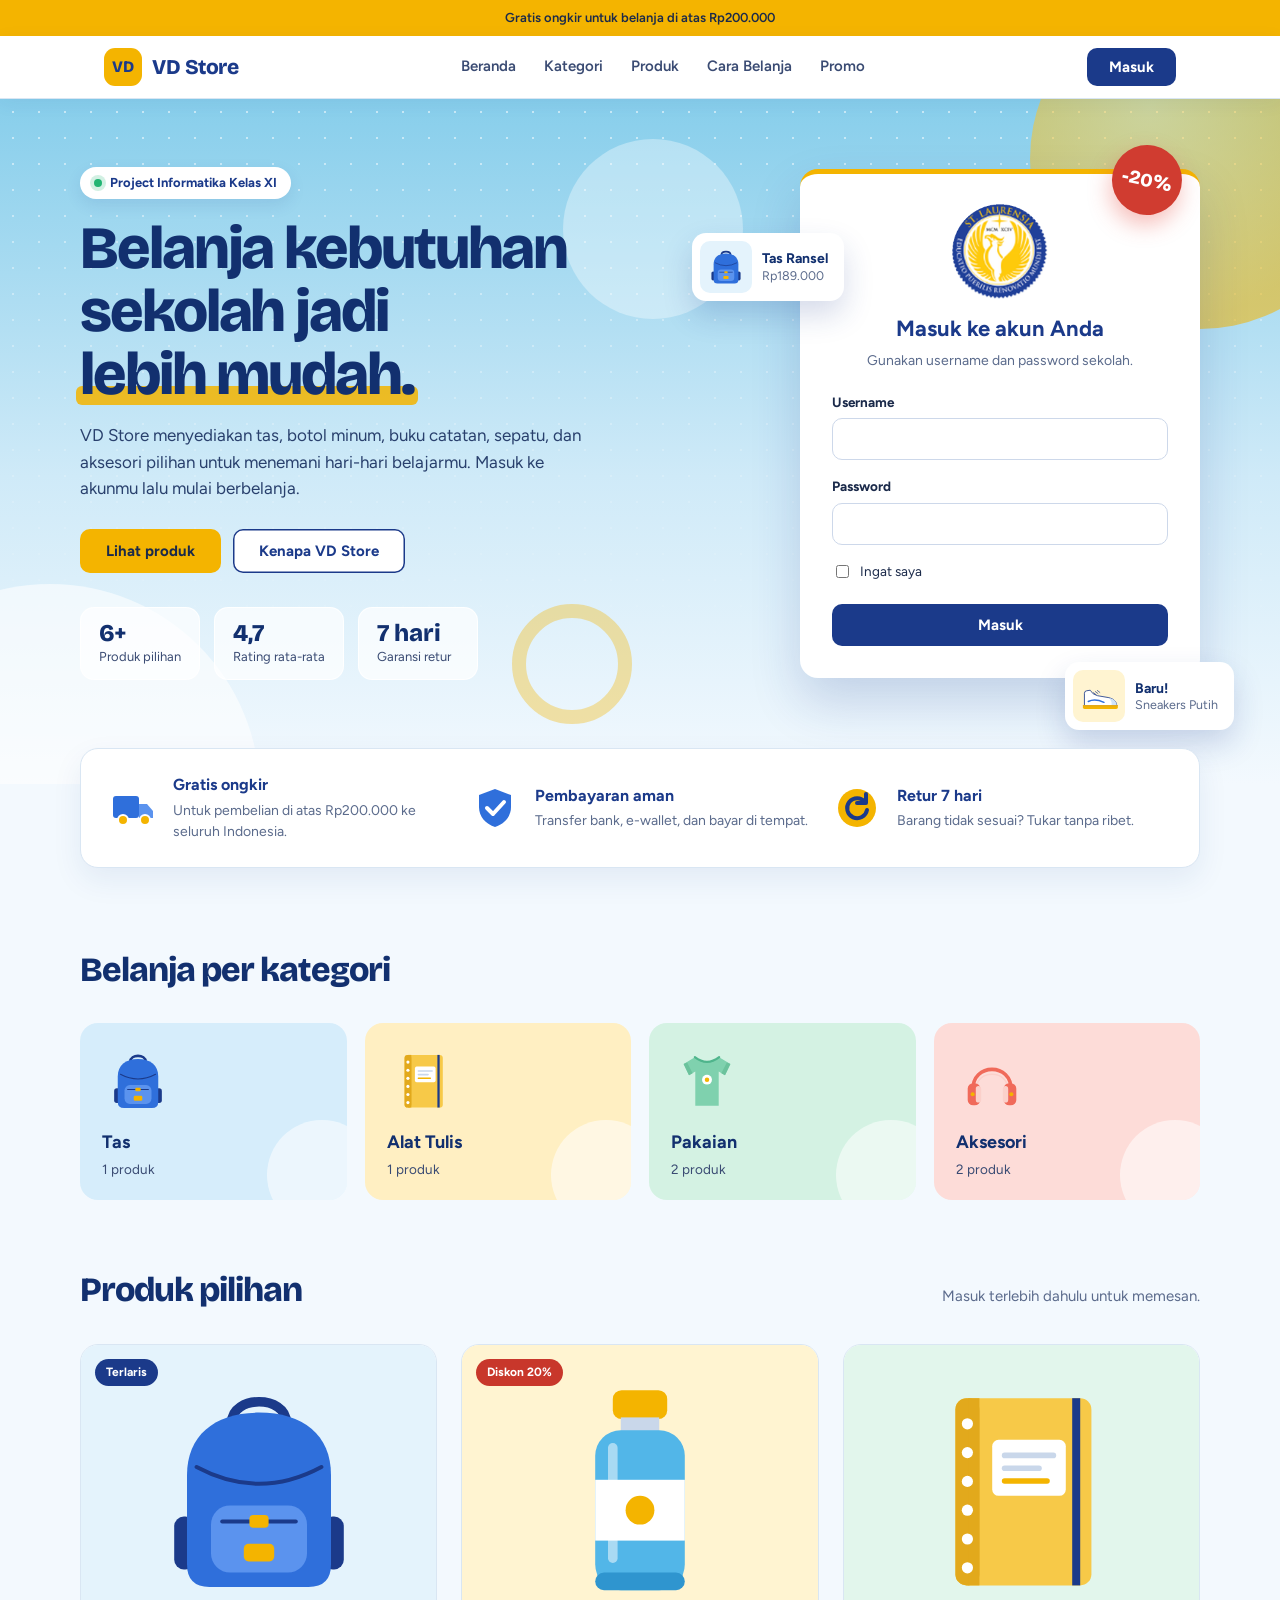
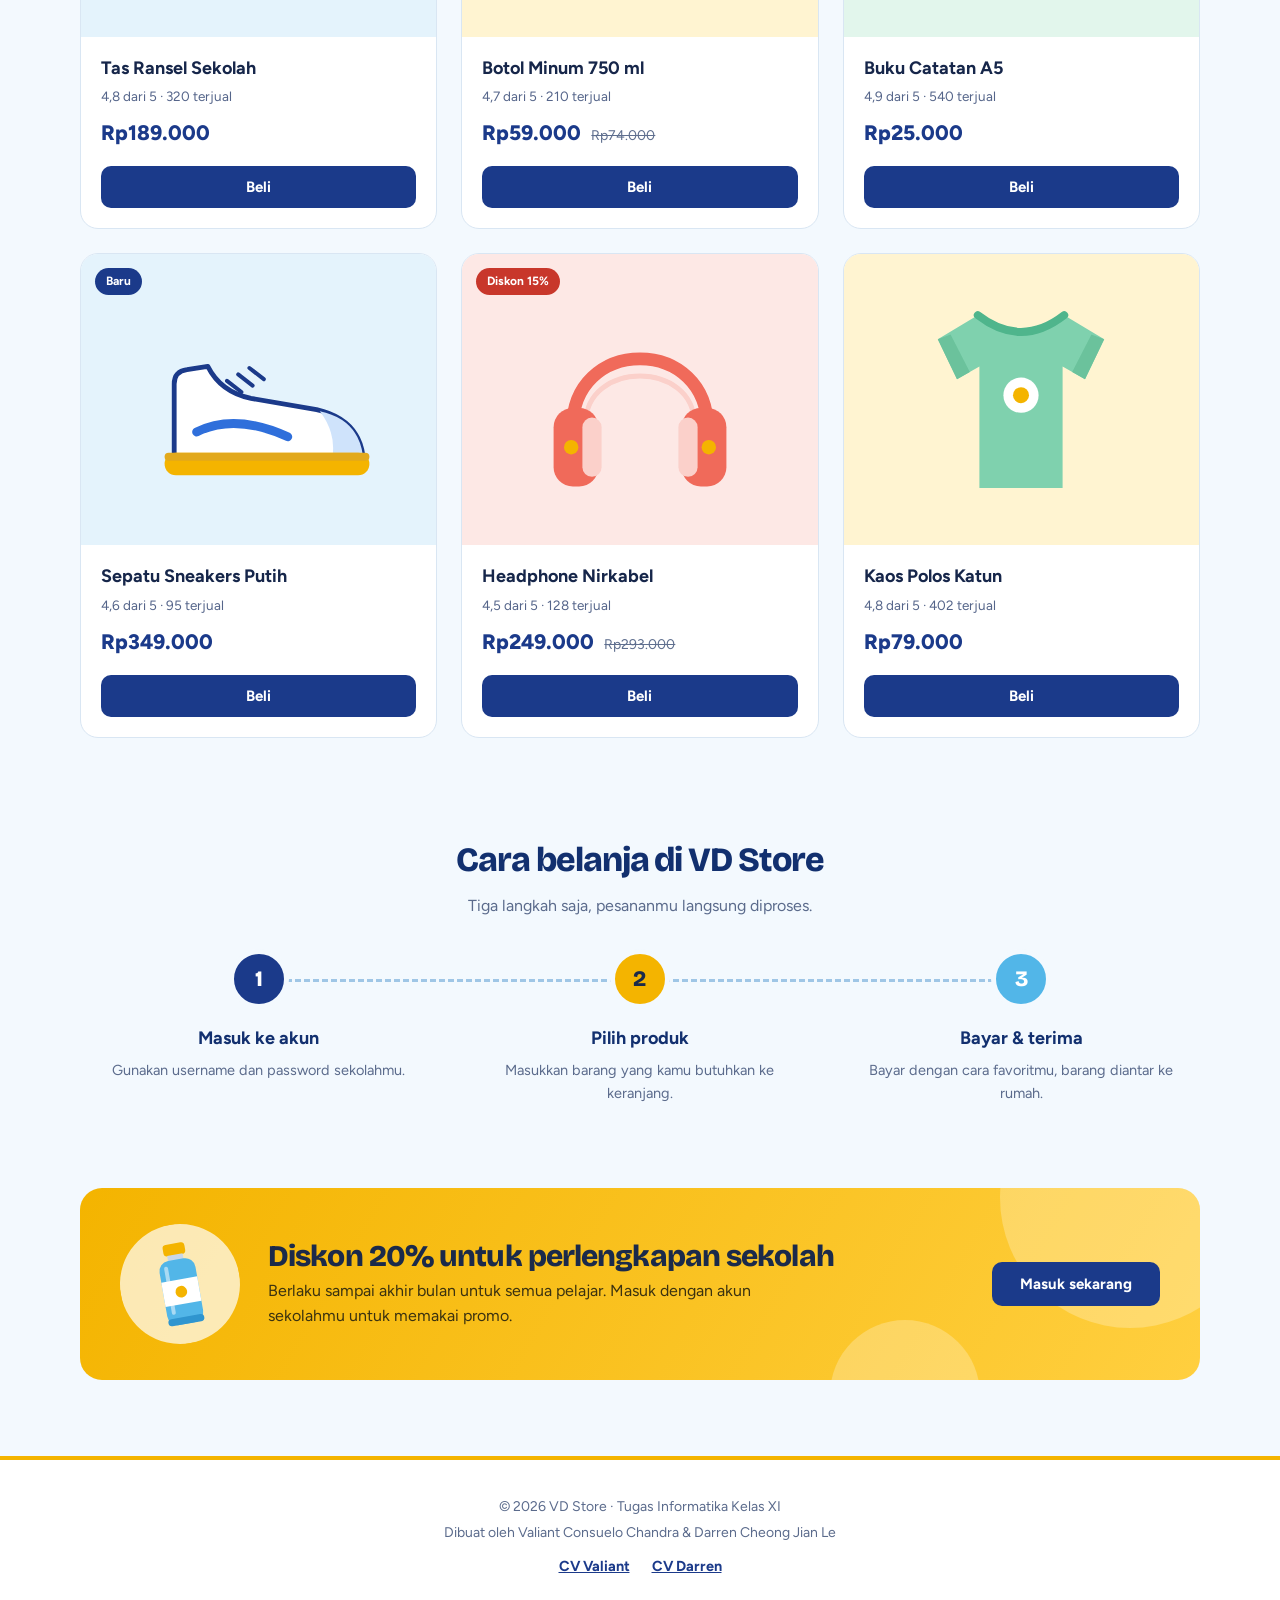
==== commit 87aa54a2: "Kembalikan font ke Google Fonts" ====
--- a/index.html
+++ b/index.html
@@ -7,7 +7,9 @@
 <meta name="description" content="VD Store, toko online perlengkapan sekolah: tas, alat tulis, pakaian, dan aksesori. Project E-Commerce Informatika Kelas XI.">
 <meta name="theme-color" content="#1b3a8a">
 <link rel="icon" type="image/png" href="images/logo-sekolah.png">
-<link rel="stylesheet" href="css/fonts.css">
+<link rel="preconnect" href="https://fonts.googleapis.com">
+<link rel="preconnect" href="https://fonts.gstatic.com" crossorigin>
+<link href="https://fonts.googleapis.com/css2?family=Bricolage+Grotesque:opsz,wght@12..96,600..800&family=Figtree:wght@400;500;600;700&display=swap" rel="stylesheet">
 <link rel="stylesheet" href="css/project.css">
 </head>
 <body class="v-body">
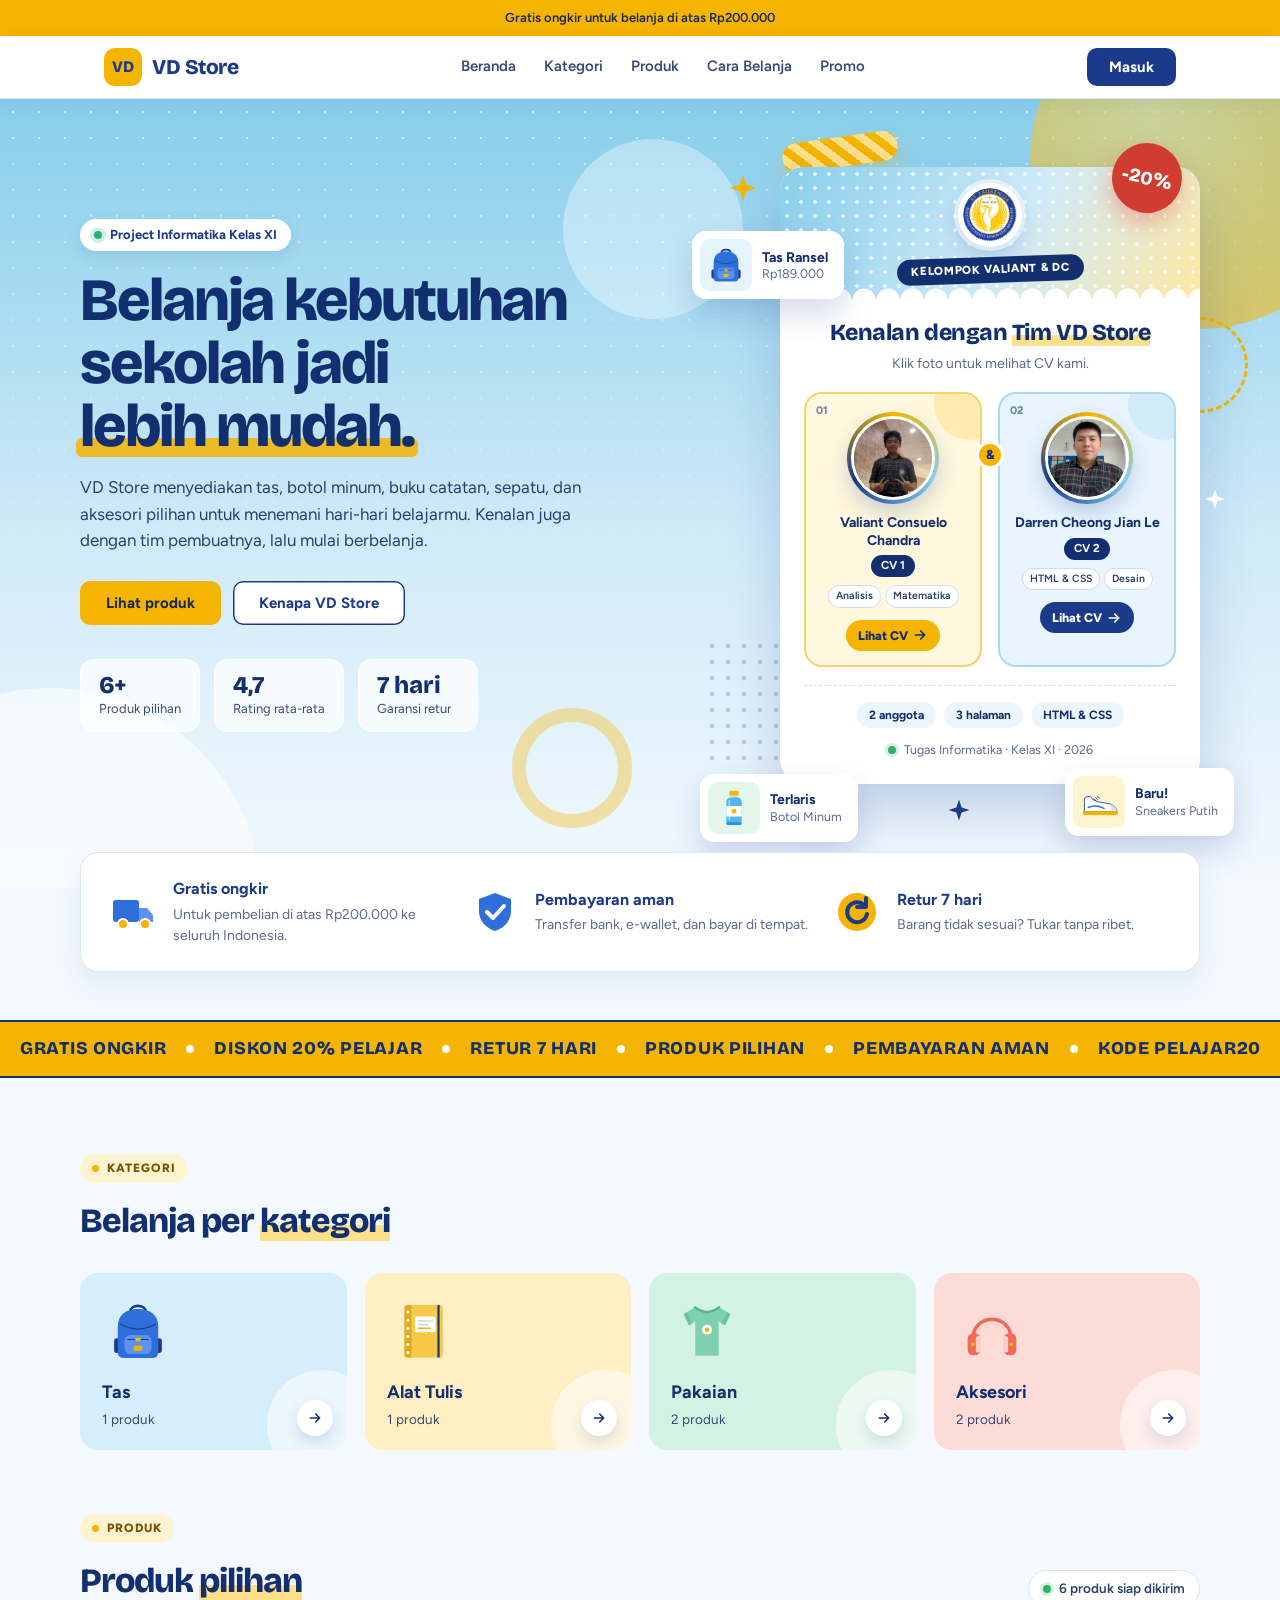
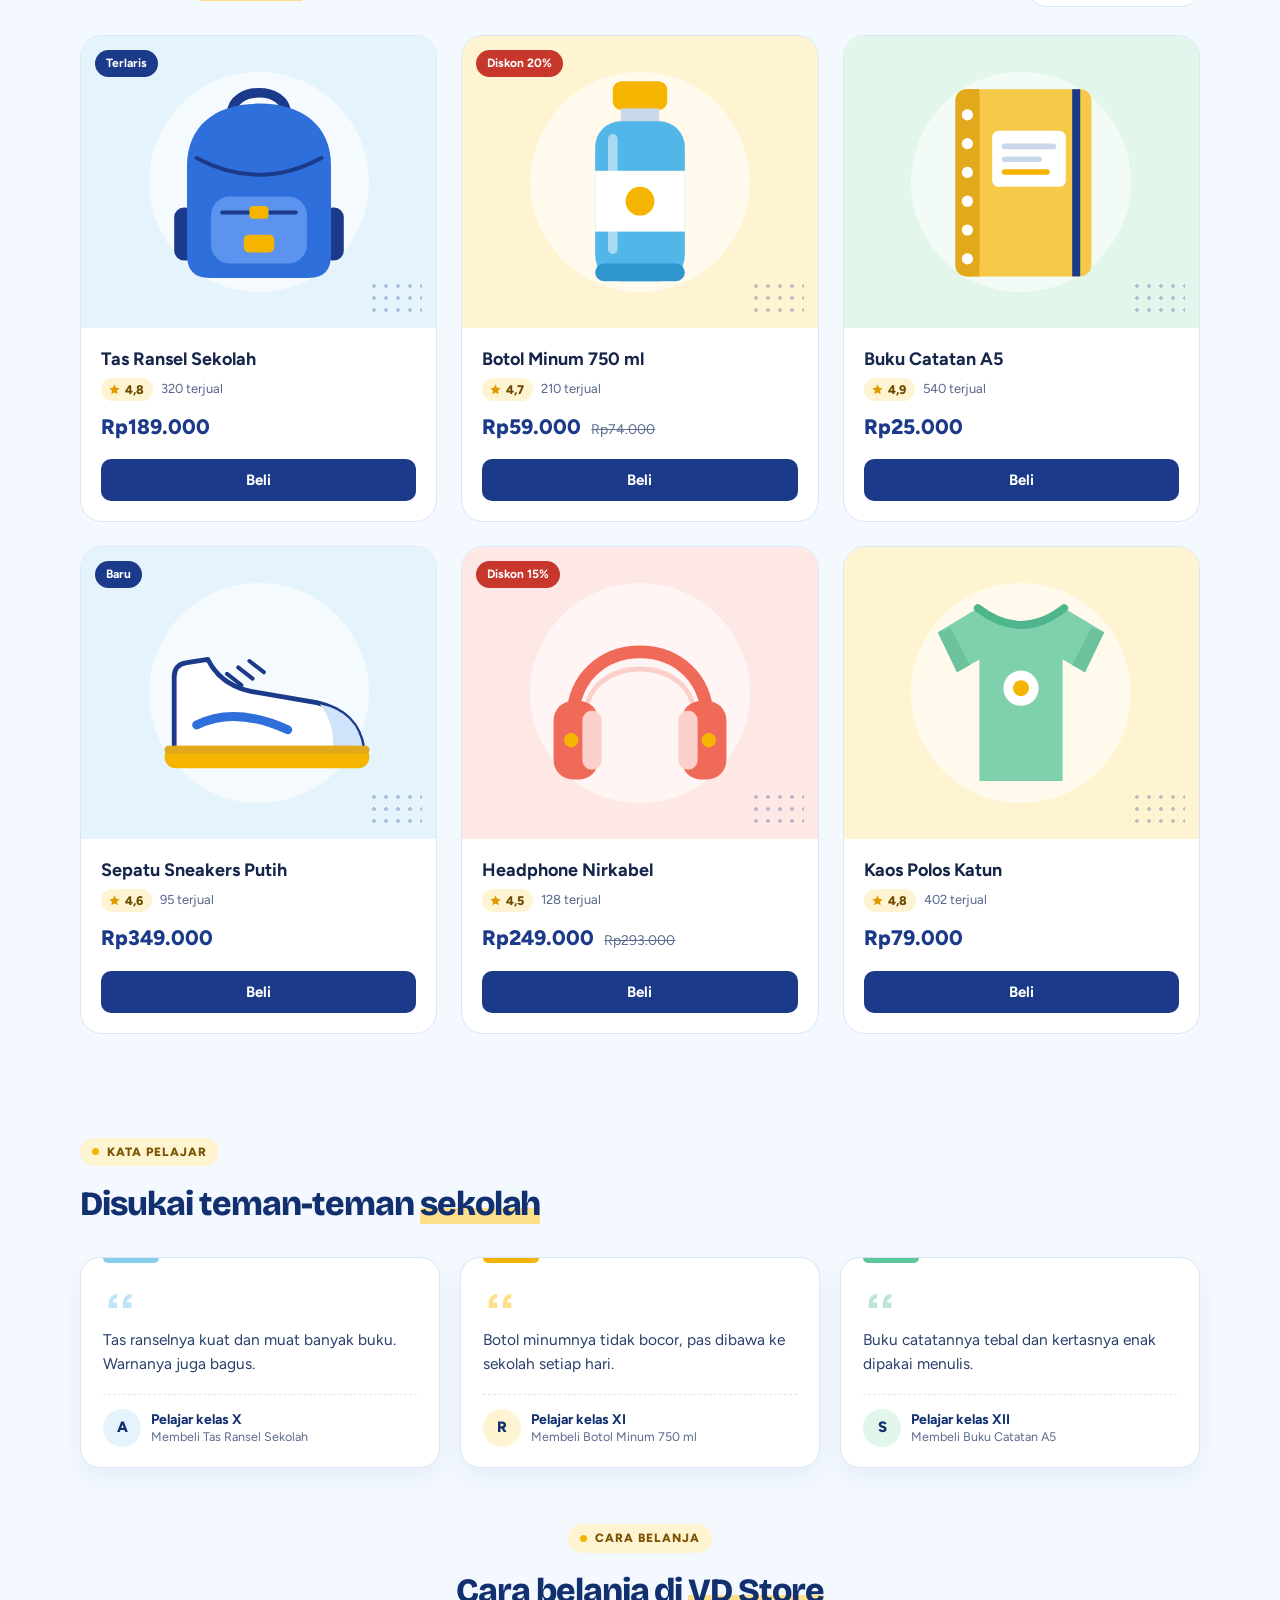
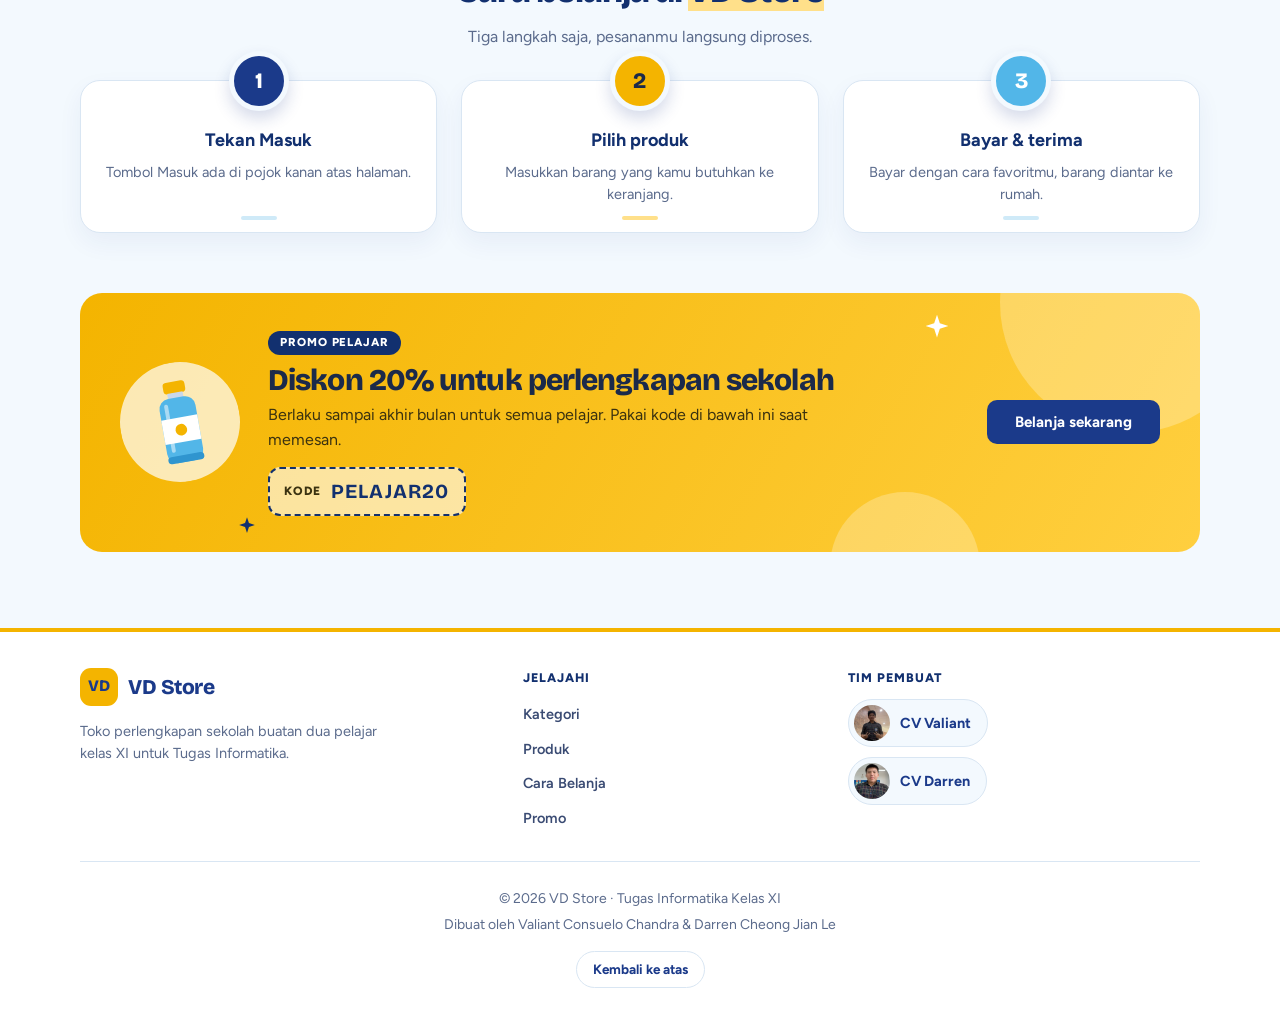
==== commit b3d25172: "Percantik halaman depan: kartu Tim VD Store, ulasan, promo, footer baru; update nomor HP" ====
--- a/index.html
+++ b/index.html
@@ -12,236 +12,342 @@
 <link href="https://fonts.googleapis.com/css2?family=Bricolage+Grotesque:opsz,wght@12..96,600..800&family=Figtree:wght@400;500;600;700&display=swap" rel="stylesheet">
 <link rel="stylesheet" href="css/project.css">
 </head>
-<body class="v-body">
-
-<a class="v-skip" href="#utama">Lewati ke konten utama</a>
-
-<p class="v-notice">Gratis ongkir untuk belanja di atas Rp200.000</p>
-
-<header class="v-header">
-  <div class="v-bar">
-    <a class="v-brand" href="index.html">
-      <span class="v-brand-mark">VD</span>
-      <span class="v-brand-name">VD Store</span>
+<body class="valiant-dc-body">
+
+<a class="valiant-dc-skip" href="#utama">Lewati ke konten utama</a>
+
+<p class="valiant-dc-notice">Gratis ongkir untuk belanja di atas Rp200.000</p>
+
+<header class="valiant-dc-header">
+  <div class="valiant-dc-bar">
+    <a class="valiant-dc-brand" href="index.html">
+      <span class="valiant-dc-brand-mark">VD</span>
+      <span class="valiant-dc-brand-name">VD Store</span>
     </a>
-    <nav class="v-nav" aria-label="Menu utama">
-      <a class="v-nav-link" href="#beranda">Beranda</a>
-      <a class="v-nav-link" href="#kategori">Kategori</a>
-      <a class="v-nav-link" href="#produk">Produk</a>
-      <a class="v-nav-link" href="#cara">Cara Belanja</a>
-      <a class="v-nav-link" href="#promo">Promo</a>
+    <nav class="valiant-dc-nav" aria-label="Menu utama">
+      <a class="valiant-dc-nav-link" href="#beranda">Beranda</a>
+      <a class="valiant-dc-nav-link" href="#kategori">Kategori</a>
+      <a class="valiant-dc-nav-link" href="#produk">Produk</a>
+      <a class="valiant-dc-nav-link" href="#cara">Cara Belanja</a>
+      <a class="valiant-dc-nav-link" href="#promo">Promo</a>
     </nav>
-    <a class="v-btn" href="cv1.html">Masuk</a>
+    <a class="valiant-dc-btn" href="cv1.html">Masuk</a>
   </div>
 </header>
 
 <main id="utama">
-  <section class="v-hero" id="beranda">
-    <span class="v-blob v-blob-gold" aria-hidden="true"></span>
-    <span class="v-blob v-blob-white" aria-hidden="true"></span>
-    <span class="v-blob v-blob-sky" aria-hidden="true"></span>
-    <span class="v-ring" aria-hidden="true"></span>
-    <div class="v-hero-grid">
-      <div class="v-hero-text">
-        <span class="v-pill"><span class="v-pill-dot"></span>Project Informatika Kelas XI</span>
-        <h1 class="v-hero-title">Belanja kebutuhan sekolah jadi <span class="v-hl">lebih mudah.</span></h1>
-        <p class="v-hero-desc">VD Store menyediakan tas, botol minum, buku catatan, sepatu, dan aksesori pilihan untuk menemani hari-hari belajarmu. Masuk ke akunmu lalu mulai berbelanja.</p>
-        <div class="v-hero-actions">
-          <a class="v-btn v-btn-gold" href="#produk">Lihat produk</a>
-          <a class="v-btn v-btn-line" href="#keunggulan">Kenapa VD Store</a>
-        </div>
-        <ul class="v-stats">
-          <li class="v-stat"><strong class="v-stat-num">6+</strong><span class="v-stat-text">Produk pilihan</span></li>
-          <li class="v-stat"><strong class="v-stat-num">4,7</strong><span class="v-stat-text">Rating rata-rata</span></li>
-          <li class="v-stat"><strong class="v-stat-num">7 hari</strong><span class="v-stat-text">Garansi retur</span></li>
+  <section class="valiant-dc-hero" id="beranda">
+    <span class="valiant-dc-blob valiant-dc-blob-gold" aria-hidden="true"></span>
+    <span class="valiant-dc-blob valiant-dc-blob-white" aria-hidden="true"></span>
+    <span class="valiant-dc-blob valiant-dc-blob-sky" aria-hidden="true"></span>
+    <span class="valiant-dc-ring" aria-hidden="true"></span>
+    <div class="valiant-dc-hero-grid">
+      <div class="valiant-dc-hero-text">
+        <span class="valiant-dc-pill"><span class="valiant-dc-pill-dot"></span>Project Informatika Kelas XI</span>
+        <h1 class="valiant-dc-hero-title">Belanja kebutuhan sekolah jadi <span class="valiant-dc-hl">lebih mudah.</span></h1>
+        <p class="valiant-dc-hero-desc">VD Store menyediakan tas, botol minum, buku catatan, sepatu, dan aksesori pilihan untuk menemani hari-hari belajarmu. Kenalan juga dengan tim pembuatnya, lalu mulai berbelanja.</p>
+        <div class="valiant-dc-hero-actions">
+          <a class="valiant-dc-btn valiant-dc-btn-gold" href="#produk">Lihat produk</a>
+          <a class="valiant-dc-btn valiant-dc-btn-line" href="#keunggulan">Kenapa VD Store</a>
+        </div>
+        <ul class="valiant-dc-stats">
+          <li class="valiant-dc-stat"><strong class="valiant-dc-stat-num">6+</strong><span class="valiant-dc-stat-text">Produk pilihan</span></li>
+          <li class="valiant-dc-stat"><strong class="valiant-dc-stat-num">4,7</strong><span class="valiant-dc-stat-text">Rating rata-rata</span></li>
+          <li class="valiant-dc-stat"><strong class="valiant-dc-stat-num">7 hari</strong><span class="valiant-dc-stat-text">Garansi retur</span></li>
         </ul>
       </div>
 
-      <div class="v-login-area">
-      <div class="v-float v-float-a" aria-hidden="true">
-        <img class="v-float-img" src="images/produk-tas.svg" alt="" width="56" height="56">
-        <span class="v-float-text"><strong class="v-float-title">Tas Ransel</strong><span class="v-float-sub">Rp189.000</span></span>
-      </div>
-      <div class="v-float v-float-b" aria-hidden="true">
-        <img class="v-float-img" src="images/produk-sepatu.svg" alt="" width="56" height="56">
-        <span class="v-float-text"><strong class="v-float-title">Baru!</strong><span class="v-float-sub">Sneakers Putih</span></span>
-      </div>
-      <span class="v-sticker" aria-hidden="true">-20%</span>
-      <div class="v-login" id="masuk">
-        <img class="v-login-logo" src="images/logo-sekolah.png" alt="Logo sekolah" width="96" height="96">
-        <h2 class="v-login-title">Masuk ke akun Anda</h2>
-        <p class="v-login-sub">Gunakan username dan password sekolah.</p>
-        <label class="v-label" for="v-user">Username</label>
-        <input class="v-input" id="v-user" type="text" autocomplete="username">
-        <label class="v-label" for="v-pass">Password</label>
-        <input class="v-input" id="v-pass" type="password" autocomplete="current-password">
-        <div class="v-login-row">
-          <label class="v-check"><input type="checkbox"> Ingat saya</label>
-        </div>
-        <a class="v-btn v-btn-full" href="cv1.html">Masuk</a>
-      </div>
-      </div>
-    </div>
-  </section>
-
-  <section class="v-perks" id="keunggulan">
-    <ul class="v-perks-list">
-      <li class="v-perk">
-        <img class="v-perk-icon" src="images/ikon-ongkir.svg" alt="" width="48" height="48">
+      <div class="valiant-dc-login-area">
+      <div class="valiant-dc-float valiant-dc-float-a" aria-hidden="true">
+        <img class="valiant-dc-float-img" src="images/produk-tas.svg" alt="" width="56" height="56">
+        <span class="valiant-dc-float-text"><strong class="valiant-dc-float-title">Tas Ransel</strong><span class="valiant-dc-float-sub">Rp189.000</span></span>
+      </div>
+      <div class="valiant-dc-float valiant-dc-float-b" aria-hidden="true">
+        <img class="valiant-dc-float-img" src="images/produk-sepatu.svg" alt="" width="56" height="56">
+        <span class="valiant-dc-float-text"><strong class="valiant-dc-float-title">Baru!</strong><span class="valiant-dc-float-sub">Sneakers Putih</span></span>
+      </div>
+      <div class="valiant-dc-float valiant-dc-float-c" aria-hidden="true">
+        <img class="valiant-dc-float-img" src="images/produk-botol.svg" alt="" width="56" height="56">
+        <span class="valiant-dc-float-text"><strong class="valiant-dc-float-title">Terlaris</strong><span class="valiant-dc-float-sub">Botol Minum</span></span>
+      </div>
+      <span class="valiant-dc-sticker" aria-hidden="true">-20%</span>
+      <span class="valiant-dc-deco valiant-dc-deco-dots" aria-hidden="true"></span>
+      <span class="valiant-dc-deco valiant-dc-deco-ring" aria-hidden="true"></span>
+      <span class="valiant-dc-deco valiant-dc-deco-pill" aria-hidden="true"></span>
+      <svg class="valiant-dc-deco valiant-dc-deco-star valiant-dc-deco-star-a" viewBox="0 0 24 24" aria-hidden="true"><path d="M12 1.5l2.6 7.9 7.9 2.6-7.9 2.6L12 22.5l-2.6-7.9L1.5 12l7.9-2.6z"/></svg>
+      <svg class="valiant-dc-deco valiant-dc-deco-star valiant-dc-deco-star-b" viewBox="0 0 24 24" aria-hidden="true"><path d="M12 1.5l2.6 7.9 7.9 2.6-7.9 2.6L12 22.5l-2.6-7.9L1.5 12l7.9-2.6z"/></svg>
+      <svg class="valiant-dc-deco valiant-dc-deco-star valiant-dc-deco-star-c" viewBox="0 0 24 24" aria-hidden="true"><path d="M12 1.5l2.6 7.9 7.9 2.6-7.9 2.6L12 22.5l-2.6-7.9L1.5 12l7.9-2.6z"/></svg>
+      <svg class="valiant-dc-deco valiant-dc-deco-squiggle" viewBox="0 0 120 24" aria-hidden="true"><path d="M2 12c10-12 20-12 30 0s20 12 30 0 20-12 30 0 20 12 26 4"/></svg>
+
+      <section class="valiant-dc-tim" id="masuk" aria-labelledby="tim-judul">
+        <div class="valiant-dc-tim-top">
+          <span class="valiant-dc-tim-wave" aria-hidden="true"></span>
+          <img class="valiant-dc-tim-logo" src="images/logo-sekolah.png" alt="Logo SMA Santa Laurensia" width="64" height="64">
+          <span class="valiant-dc-tim-ribbon">Kelompok VALIANT &amp; DC</span>
+        </div>
+        <div class="valiant-dc-tim-body">
+          <h2 class="valiant-dc-tim-title" id="tim-judul">Kenalan dengan <span class="valiant-dc-tim-mark">Tim VD Store</span></h2>
+          <p class="valiant-dc-tim-sub">Klik foto untuk melihat CV kami.</p>
+
+          <ul class="valiant-dc-tim-list">
+            <li class="valiant-dc-tim-item">
+              <a class="valiant-dc-member valiant-dc-member-gold" href="cv1.html">
+                <span class="valiant-dc-member-num" aria-hidden="true">01</span>
+                <span class="valiant-dc-member-photo-wrap">
+                  <img class="valiant-dc-member-photo" src="images/valiant.jpg" alt="Foto Valiant Consuelo Chandra" width="96" height="96">
+                </span>
+                <strong class="valiant-dc-member-name">Valiant Consuelo Chandra</strong>
+                <span class="valiant-dc-member-role">CV 1</span>
+                <span class="valiant-dc-member-tags" aria-hidden="true"><span class="valiant-dc-member-tag">Analisis</span><span class="valiant-dc-member-tag">Matematika</span></span>
+                <span class="valiant-dc-member-go">Lihat CV <svg class="valiant-dc-arrow" viewBox="0 0 24 24" aria-hidden="true"><path d="M5 12h14M13 6l6 6-6 6"/></svg></span>
+              </a>
+            </li>
+            <li class="valiant-dc-tim-item">
+              <a class="valiant-dc-member valiant-dc-member-sky" href="cv2.html">
+                <span class="valiant-dc-member-num" aria-hidden="true">02</span>
+                <span class="valiant-dc-member-photo-wrap">
+                  <img class="valiant-dc-member-photo" src="images/darren.jpg" alt="Foto Darren Cheong Jian Le" width="96" height="96">
+                </span>
+                <strong class="valiant-dc-member-name">Darren Cheong Jian Le</strong>
+                <span class="valiant-dc-member-role">CV 2</span>
+                <span class="valiant-dc-member-tags" aria-hidden="true"><span class="valiant-dc-member-tag">HTML &amp; CSS</span><span class="valiant-dc-member-tag">Desain</span></span>
+                <span class="valiant-dc-member-go">Lihat CV <svg class="valiant-dc-arrow" viewBox="0 0 24 24" aria-hidden="true"><path d="M5 12h14M13 6l6 6-6 6"/></svg></span>
+              </a>
+            </li>
+          </ul>
+
+          <ul class="valiant-dc-tim-chips">
+            <li class="valiant-dc-tim-chip">2 anggota</li>
+            <li class="valiant-dc-tim-chip">3 halaman</li>
+            <li class="valiant-dc-tim-chip">HTML &amp; CSS</li>
+          </ul>
+          <p class="valiant-dc-tim-note"><span class="valiant-dc-tim-dot" aria-hidden="true"></span>Tugas Informatika &middot; Kelas XI &middot; 2026</p>
+        </div>
+      </section>
+      </div>
+    </div>
+  </section>
+
+  <section class="valiant-dc-perks" id="keunggulan">
+    <ul class="valiant-dc-perks-list">
+      <li class="valiant-dc-perk">
+        <img class="valiant-dc-perk-icon" src="images/ikon-ongkir.svg" alt="" width="48" height="48">
         <div>
-          <h3 class="v-perk-title">Gratis ongkir</h3>
-          <p class="v-perk-text">Untuk pembelian di atas Rp200.000 ke seluruh Indonesia.</p>
+          <h3 class="valiant-dc-perk-title">Gratis ongkir</h3>
+          <p class="valiant-dc-perk-text">Untuk pembelian di atas Rp200.000 ke seluruh Indonesia.</p>
         </div>
       </li>
-      <li class="v-perk">
-        <img class="v-perk-icon" src="images/ikon-aman.svg" alt="" width="48" height="48">
+      <li class="valiant-dc-perk">
+        <img class="valiant-dc-perk-icon" src="images/ikon-aman.svg" alt="" width="48" height="48">
         <div>
-          <h3 class="v-perk-title">Pembayaran aman</h3>
-          <p class="v-perk-text">Transfer bank, e-wallet, dan bayar di tempat.</p>
+          <h3 class="valiant-dc-perk-title">Pembayaran aman</h3>
+          <p class="valiant-dc-perk-text">Transfer bank, e-wallet, dan bayar di tempat.</p>
         </div>
       </li>
-      <li class="v-perk">
-        <img class="v-perk-icon" src="images/ikon-retur.svg" alt="" width="48" height="48">
+      <li class="valiant-dc-perk">
+        <img class="valiant-dc-perk-icon" src="images/ikon-retur.svg" alt="" width="48" height="48">
         <div>
-          <h3 class="v-perk-title">Retur 7 hari</h3>
-          <p class="v-perk-text">Barang tidak sesuai? Tukar tanpa ribet.</p>
+          <h3 class="valiant-dc-perk-title">Retur 7 hari</h3>
+          <p class="valiant-dc-perk-text">Barang tidak sesuai? Tukar tanpa ribet.</p>
         </div>
       </li>
     </ul>
   </section>
 
-  <section class="v-cats" id="kategori">
-    <div class="v-wrap">
-      <h2 class="v-heading">Belanja per kategori</h2>
-      <ul class="v-cat-list">
-        <li><a class="v-cat v-cat-sky" href="#produk"><img class="v-cat-img" src="images/produk-tas.svg" alt="" width="72" height="72"><span class="v-cat-name">Tas</span><span class="v-cat-count">1 produk</span></a></li>
-        <li><a class="v-cat v-cat-gold" href="#produk"><img class="v-cat-img" src="images/produk-buku.svg" alt="" width="72" height="72"><span class="v-cat-name">Alat Tulis</span><span class="v-cat-count">1 produk</span></a></li>
-        <li><a class="v-cat v-cat-mint" href="#produk"><img class="v-cat-img" src="images/produk-kaos.svg" alt="" width="72" height="72"><span class="v-cat-name">Pakaian</span><span class="v-cat-count">2 produk</span></a></li>
-        <li><a class="v-cat v-cat-rose" href="#produk"><img class="v-cat-img" src="images/produk-headphone.svg" alt="" width="72" height="72"><span class="v-cat-name">Aksesori</span><span class="v-cat-count">2 produk</span></a></li>
+  <div class="valiant-dc-ticker" aria-hidden="true">
+    <div class="valiant-dc-ticker-track">
+      <div class="valiant-dc-ticker-group"><span class="valiant-dc-ticker-item">Gratis ongkir</span><span class="valiant-dc-ticker-dot"></span><span class="valiant-dc-ticker-item">Diskon 20% pelajar</span><span class="valiant-dc-ticker-dot"></span><span class="valiant-dc-ticker-item">Retur 7 hari</span><span class="valiant-dc-ticker-dot"></span><span class="valiant-dc-ticker-item">Produk pilihan</span><span class="valiant-dc-ticker-dot"></span><span class="valiant-dc-ticker-item">Pembayaran aman</span><span class="valiant-dc-ticker-dot"></span><span class="valiant-dc-ticker-item">Kode PELAJAR20</span><span class="valiant-dc-ticker-dot"></span><span class="valiant-dc-ticker-item">Gratis ongkir</span><span class="valiant-dc-ticker-dot"></span><span class="valiant-dc-ticker-item">Diskon 20% pelajar</span><span class="valiant-dc-ticker-dot"></span><span class="valiant-dc-ticker-item">Retur 7 hari</span><span class="valiant-dc-ticker-dot"></span><span class="valiant-dc-ticker-item">Produk pilihan</span><span class="valiant-dc-ticker-dot"></span><span class="valiant-dc-ticker-item">Pembayaran aman</span><span class="valiant-dc-ticker-dot"></span><span class="valiant-dc-ticker-item">Kode PELAJAR20</span><span class="valiant-dc-ticker-dot"></span></div>
+      <div class="valiant-dc-ticker-group"><span class="valiant-dc-ticker-item">Gratis ongkir</span><span class="valiant-dc-ticker-dot"></span><span class="valiant-dc-ticker-item">Diskon 20% pelajar</span><span class="valiant-dc-ticker-dot"></span><span class="valiant-dc-ticker-item">Retur 7 hari</span><span class="valiant-dc-ticker-dot"></span><span class="valiant-dc-ticker-item">Produk pilihan</span><span class="valiant-dc-ticker-dot"></span><span class="valiant-dc-ticker-item">Pembayaran aman</span><span class="valiant-dc-ticker-dot"></span><span class="valiant-dc-ticker-item">Kode PELAJAR20</span><span class="valiant-dc-ticker-dot"></span><span class="valiant-dc-ticker-item">Gratis ongkir</span><span class="valiant-dc-ticker-dot"></span><span class="valiant-dc-ticker-item">Diskon 20% pelajar</span><span class="valiant-dc-ticker-dot"></span><span class="valiant-dc-ticker-item">Retur 7 hari</span><span class="valiant-dc-ticker-dot"></span><span class="valiant-dc-ticker-item">Produk pilihan</span><span class="valiant-dc-ticker-dot"></span><span class="valiant-dc-ticker-item">Pembayaran aman</span><span class="valiant-dc-ticker-dot"></span><span class="valiant-dc-ticker-item">Kode PELAJAR20</span><span class="valiant-dc-ticker-dot"></span></div>
+    </div>
+  </div>
+
+  <section class="valiant-dc-cats" id="kategori">
+    <div class="valiant-dc-wrap">
+      <p class="valiant-dc-eyebrow">Kategori</p>
+      <h2 class="valiant-dc-heading">Belanja per <span class="valiant-dc-mark">kategori</span></h2>
+      <ul class="valiant-dc-cat-list">
+        <li><a class="valiant-dc-cat valiant-dc-cat-sky" href="#produk"><img class="valiant-dc-cat-img" src="images/produk-tas.svg" alt="" width="72" height="72"><span class="valiant-dc-cat-name">Tas</span><span class="valiant-dc-cat-count">1 produk</span><span class="valiant-dc-cat-go"><svg class="valiant-dc-arrow" viewBox="0 0 24 24" aria-hidden="true"><path d="M5 12h14M13 6l6 6-6 6"/></svg></span></a></li>
+        <li><a class="valiant-dc-cat valiant-dc-cat-gold" href="#produk"><img class="valiant-dc-cat-img" src="images/produk-buku.svg" alt="" width="72" height="72"><span class="valiant-dc-cat-name">Alat Tulis</span><span class="valiant-dc-cat-count">1 produk</span><span class="valiant-dc-cat-go"><svg class="valiant-dc-arrow" viewBox="0 0 24 24" aria-hidden="true"><path d="M5 12h14M13 6l6 6-6 6"/></svg></span></a></li>
+        <li><a class="valiant-dc-cat valiant-dc-cat-mint" href="#produk"><img class="valiant-dc-cat-img" src="images/produk-kaos.svg" alt="" width="72" height="72"><span class="valiant-dc-cat-name">Pakaian</span><span class="valiant-dc-cat-count">2 produk</span><span class="valiant-dc-cat-go"><svg class="valiant-dc-arrow" viewBox="0 0 24 24" aria-hidden="true"><path d="M5 12h14M13 6l6 6-6 6"/></svg></span></a></li>
+        <li><a class="valiant-dc-cat valiant-dc-cat-rose" href="#produk"><img class="valiant-dc-cat-img" src="images/produk-headphone.svg" alt="" width="72" height="72"><span class="valiant-dc-cat-name">Aksesori</span><span class="valiant-dc-cat-count">2 produk</span><span class="valiant-dc-cat-go"><svg class="valiant-dc-arrow" viewBox="0 0 24 24" aria-hidden="true"><path d="M5 12h14M13 6l6 6-6 6"/></svg></span></a></li>
       </ul>
     </div>
   </section>
 
-  <section class="v-shop" id="produk">
-    <div class="v-wrap">
-      <div class="v-shop-head">
-        <h2 class="v-heading">Produk pilihan</h2>
-        <p class="v-shop-note">Masuk terlebih dahulu untuk memesan.</p>
-      </div>
-      <div class="v-grid">
-        <article class="v-product">
-          <div class="v-product-pic v-tone-sky">
-            <span class="v-tag">Terlaris</span>
-            <img class="v-product-img" src="images/produk-tas.svg" alt="Tas ransel biru" width="320" height="320">
-          </div>
-          <div class="v-product-body">
-            <h3 class="v-product-name">Tas Ransel Sekolah</h3>
-            <p class="v-product-meta">4,8 dari 5 &middot; 320 terjual</p>
-            <p class="v-price"><strong class="v-price-now">Rp189.000</strong></p>
-            <a class="v-btn v-btn-full" href="#masuk">Beli</a>
-          </div>
-        </article>
-
-        <article class="v-product">
-          <div class="v-product-pic v-tone-gold">
-            <span class="v-tag v-tag-red">Diskon 20%</span>
-            <img class="v-product-img" src="images/produk-botol.svg" alt="Botol minum biru muda" width="320" height="320">
-          </div>
-          <div class="v-product-body">
-            <h3 class="v-product-name">Botol Minum 750 ml</h3>
-            <p class="v-product-meta">4,7 dari 5 &middot; 210 terjual</p>
-            <p class="v-price"><strong class="v-price-now">Rp59.000</strong> <s class="v-price-old">Rp74.000</s></p>
-            <a class="v-btn v-btn-full" href="#masuk">Beli</a>
-          </div>
-        </article>
-
-        <article class="v-product">
-          <div class="v-product-pic v-tone-mint">
-            <img class="v-product-img" src="images/produk-buku.svg" alt="Buku catatan kuning" width="320" height="320">
-          </div>
-          <div class="v-product-body">
-            <h3 class="v-product-name">Buku Catatan A5</h3>
-            <p class="v-product-meta">4,9 dari 5 &middot; 540 terjual</p>
-            <p class="v-price"><strong class="v-price-now">Rp25.000</strong></p>
-            <a class="v-btn v-btn-full" href="#masuk">Beli</a>
-          </div>
-        </article>
-
-        <article class="v-product">
-          <div class="v-product-pic v-tone-sky">
-            <span class="v-tag">Baru</span>
-            <img class="v-product-img" src="images/produk-sepatu.svg" alt="Sepatu sneakers putih" width="320" height="320">
-          </div>
-          <div class="v-product-body">
-            <h3 class="v-product-name">Sepatu Sneakers Putih</h3>
-            <p class="v-product-meta">4,6 dari 5 &middot; 95 terjual</p>
-            <p class="v-price"><strong class="v-price-now">Rp349.000</strong></p>
-            <a class="v-btn v-btn-full" href="#masuk">Beli</a>
-          </div>
-        </article>
-
-        <article class="v-product">
-          <div class="v-product-pic v-tone-rose">
-            <span class="v-tag v-tag-red">Diskon 15%</span>
-            <img class="v-product-img" src="images/produk-headphone.svg" alt="Headphone nirkabel merah muda" width="320" height="320">
-          </div>
-          <div class="v-product-body">
-            <h3 class="v-product-name">Headphone Nirkabel</h3>
-            <p class="v-product-meta">4,5 dari 5 &middot; 128 terjual</p>
-            <p class="v-price"><strong class="v-price-now">Rp249.000</strong> <s class="v-price-old">Rp293.000</s></p>
-            <a class="v-btn v-btn-full" href="#masuk">Beli</a>
-          </div>
-        </article>
-
-        <article class="v-product">
-          <div class="v-product-pic v-tone-gold">
-            <img class="v-product-img" src="images/produk-kaos.svg" alt="Kaos polos hijau mint" width="320" height="320">
-          </div>
-          <div class="v-product-body">
-            <h3 class="v-product-name">Kaos Polos Katun</h3>
-            <p class="v-product-meta">4,8 dari 5 &middot; 402 terjual</p>
-            <p class="v-price"><strong class="v-price-now">Rp79.000</strong></p>
-            <a class="v-btn v-btn-full" href="#masuk">Beli</a>
-          </div>
-        </article>
-      </div>
-    </div>
-  </section>
-
-  <section class="v-steps" id="cara">
-    <div class="v-wrap">
-      <h2 class="v-heading v-heading-center">Cara belanja di VD Store</h2>
-      <p class="v-steps-sub">Tiga langkah saja, pesananmu langsung diproses.</p>
-      <ol class="v-step-list">
-        <li class="v-step"><span class="v-step-num">1</span><h3 class="v-step-title">Masuk ke akun</h3><p class="v-step-text">Gunakan username dan password sekolahmu.</p></li>
-        <li class="v-step"><span class="v-step-num">2</span><h3 class="v-step-title">Pilih produk</h3><p class="v-step-text">Masukkan barang yang kamu butuhkan ke keranjang.</p></li>
-        <li class="v-step"><span class="v-step-num">3</span><h3 class="v-step-title">Bayar &amp; terima</h3><p class="v-step-text">Bayar dengan cara favoritmu, barang diantar ke rumah.</p></li>
+  <section class="valiant-dc-shop" id="produk">
+    <div class="valiant-dc-wrap">
+      <div class="valiant-dc-shop-head">
+        <div>
+          <p class="valiant-dc-eyebrow">Produk</p>
+          <h2 class="valiant-dc-heading">Produk <span class="valiant-dc-mark">pilihan</span></h2>
+        </div>
+        <p class="valiant-dc-shop-note"><span class="valiant-dc-shop-dot"></span>6 produk siap dikirim</p>
+      </div>
+      <div class="valiant-dc-grid">
+        <article class="valiant-dc-product">
+          <div class="valiant-dc-product-pic valiant-dc-tone-sky">
+            <span class="valiant-dc-tag">Terlaris</span>
+            <img class="valiant-dc-product-img" src="images/produk-tas.svg" alt="Tas ransel biru" width="320" height="320">
+          </div>
+          <div class="valiant-dc-product-body">
+            <h3 class="valiant-dc-product-name">Tas Ransel Sekolah</h3>
+            <p class="valiant-dc-product-meta"><span class="valiant-dc-rate"><svg class="valiant-dc-rate-star" viewBox="0 0 24 24" aria-hidden="true"><path d="M12 2.5l2.9 6.2 6.6.8-4.9 4.6 1.3 6.6L12 17.4l-5.9 3.3 1.3-6.6-4.9-4.6 6.6-.8z"/></svg>4,8</span><span class="valiant-dc-sold">320 terjual</span></p>
+            <p class="valiant-dc-price"><strong class="valiant-dc-price-now">Rp189.000</strong></p>
+            <a class="valiant-dc-btn valiant-dc-btn-full" href="#masuk">Beli</a>
+          </div>
+        </article>
+
+        <article class="valiant-dc-product">
+          <div class="valiant-dc-product-pic valiant-dc-tone-gold">
+            <span class="valiant-dc-tag valiant-dc-tag-red">Diskon 20%</span>
+            <img class="valiant-dc-product-img" src="images/produk-botol.svg" alt="Botol minum biru muda" width="320" height="320">
+          </div>
+          <div class="valiant-dc-product-body">
+            <h3 class="valiant-dc-product-name">Botol Minum 750 ml</h3>
+            <p class="valiant-dc-product-meta"><span class="valiant-dc-rate"><svg class="valiant-dc-rate-star" viewBox="0 0 24 24" aria-hidden="true"><path d="M12 2.5l2.9 6.2 6.6.8-4.9 4.6 1.3 6.6L12 17.4l-5.9 3.3 1.3-6.6-4.9-4.6 6.6-.8z"/></svg>4,7</span><span class="valiant-dc-sold">210 terjual</span></p>
+            <p class="valiant-dc-price"><strong class="valiant-dc-price-now">Rp59.000</strong> <s class="valiant-dc-price-old">Rp74.000</s></p>
+            <a class="valiant-dc-btn valiant-dc-btn-full" href="#masuk">Beli</a>
+          </div>
+        </article>
+
+        <article class="valiant-dc-product">
+          <div class="valiant-dc-product-pic valiant-dc-tone-mint">
+            <img class="valiant-dc-product-img" src="images/produk-buku.svg" alt="Buku catatan kuning" width="320" height="320">
+          </div>
+          <div class="valiant-dc-product-body">
+            <h3 class="valiant-dc-product-name">Buku Catatan A5</h3>
+            <p class="valiant-dc-product-meta"><span class="valiant-dc-rate"><svg class="valiant-dc-rate-star" viewBox="0 0 24 24" aria-hidden="true"><path d="M12 2.5l2.9 6.2 6.6.8-4.9 4.6 1.3 6.6L12 17.4l-5.9 3.3 1.3-6.6-4.9-4.6 6.6-.8z"/></svg>4,9</span><span class="valiant-dc-sold">540 terjual</span></p>
+            <p class="valiant-dc-price"><strong class="valiant-dc-price-now">Rp25.000</strong></p>
+            <a class="valiant-dc-btn valiant-dc-btn-full" href="#masuk">Beli</a>
+          </div>
+        </article>
+
+        <article class="valiant-dc-product">
+          <div class="valiant-dc-product-pic valiant-dc-tone-sky">
+            <span class="valiant-dc-tag">Baru</span>
+            <img class="valiant-dc-product-img" src="images/produk-sepatu.svg" alt="Sepatu sneakers putih" width="320" height="320">
+          </div>
+          <div class="valiant-dc-product-body">
+            <h3 class="valiant-dc-product-name">Sepatu Sneakers Putih</h3>
+            <p class="valiant-dc-product-meta"><span class="valiant-dc-rate"><svg class="valiant-dc-rate-star" viewBox="0 0 24 24" aria-hidden="true"><path d="M12 2.5l2.9 6.2 6.6.8-4.9 4.6 1.3 6.6L12 17.4l-5.9 3.3 1.3-6.6-4.9-4.6 6.6-.8z"/></svg>4,6</span><span class="valiant-dc-sold">95 terjual</span></p>
+            <p class="valiant-dc-price"><strong class="valiant-dc-price-now">Rp349.000</strong></p>
+            <a class="valiant-dc-btn valiant-dc-btn-full" href="#masuk">Beli</a>
+          </div>
+        </article>
+
+        <article class="valiant-dc-product">
+          <div class="valiant-dc-product-pic valiant-dc-tone-rose">
+            <span class="valiant-dc-tag valiant-dc-tag-red">Diskon 15%</span>
+            <img class="valiant-dc-product-img" src="images/produk-headphone.svg" alt="Headphone nirkabel merah muda" width="320" height="320">
+          </div>
+          <div class="valiant-dc-product-body">
+            <h3 class="valiant-dc-product-name">Headphone Nirkabel</h3>
+            <p class="valiant-dc-product-meta"><span class="valiant-dc-rate"><svg class="valiant-dc-rate-star" viewBox="0 0 24 24" aria-hidden="true"><path d="M12 2.5l2.9 6.2 6.6.8-4.9 4.6 1.3 6.6L12 17.4l-5.9 3.3 1.3-6.6-4.9-4.6 6.6-.8z"/></svg>4,5</span><span class="valiant-dc-sold">128 terjual</span></p>
+            <p class="valiant-dc-price"><strong class="valiant-dc-price-now">Rp249.000</strong> <s class="valiant-dc-price-old">Rp293.000</s></p>
+            <a class="valiant-dc-btn valiant-dc-btn-full" href="#masuk">Beli</a>
+          </div>
+        </article>
+
+        <article class="valiant-dc-product">
+          <div class="valiant-dc-product-pic valiant-dc-tone-gold">
+            <img class="valiant-dc-product-img" src="images/produk-kaos.svg" alt="Kaos polos hijau mint" width="320" height="320">
+          </div>
+          <div class="valiant-dc-product-body">
+            <h3 class="valiant-dc-product-name">Kaos Polos Katun</h3>
+            <p class="valiant-dc-product-meta"><span class="valiant-dc-rate"><svg class="valiant-dc-rate-star" viewBox="0 0 24 24" aria-hidden="true"><path d="M12 2.5l2.9 6.2 6.6.8-4.9 4.6 1.3 6.6L12 17.4l-5.9 3.3 1.3-6.6-4.9-4.6 6.6-.8z"/></svg>4,8</span><span class="valiant-dc-sold">402 terjual</span></p>
+            <p class="valiant-dc-price"><strong class="valiant-dc-price-now">Rp79.000</strong></p>
+            <a class="valiant-dc-btn valiant-dc-btn-full" href="#masuk">Beli</a>
+          </div>
+        </article>
+      </div>
+    </div>
+  </section>
+
+  <section class="valiant-dc-voices" aria-labelledby="suara-judul">
+    <div class="valiant-dc-wrap">
+      <p class="valiant-dc-eyebrow">Kata pelajar</p>
+      <h2 class="valiant-dc-heading" id="suara-judul">Disukai teman-teman <span class="valiant-dc-mark">sekolah</span></h2>
+      <ul class="valiant-dc-quote-list">
+        <li class="valiant-dc-quote valiant-dc-quote-sky">
+          <svg class="valiant-dc-quote-mark" viewBox="0 0 24 24" aria-hidden="true"><path d="M4 17v-4a6 6 0 016-6v3a3 3 0 00-3 3h3v4zm10 0v-4a6 6 0 016-6v3a3 3 0 00-3 3h3v4z"/></svg>
+          <p class="valiant-dc-quote-text">Tas ranselnya kuat dan muat banyak buku. Warnanya juga bagus.</p>
+          <p class="valiant-dc-quote-by"><span class="valiant-dc-quote-ava" aria-hidden="true">A</span><span class="valiant-dc-quote-who"><strong class="valiant-dc-quote-name">Pelajar kelas X</strong><span class="valiant-dc-quote-role">Membeli Tas Ransel Sekolah</span></span></p>
+        </li>
+        <li class="valiant-dc-quote valiant-dc-quote-gold">
+          <svg class="valiant-dc-quote-mark" viewBox="0 0 24 24" aria-hidden="true"><path d="M4 17v-4a6 6 0 016-6v3a3 3 0 00-3 3h3v4zm10 0v-4a6 6 0 016-6v3a3 3 0 00-3 3h3v4z"/></svg>
+          <p class="valiant-dc-quote-text">Botol minumnya tidak bocor, pas dibawa ke sekolah setiap hari.</p>
+          <p class="valiant-dc-quote-by"><span class="valiant-dc-quote-ava" aria-hidden="true">R</span><span class="valiant-dc-quote-who"><strong class="valiant-dc-quote-name">Pelajar kelas XI</strong><span class="valiant-dc-quote-role">Membeli Botol Minum 750 ml</span></span></p>
+        </li>
+        <li class="valiant-dc-quote valiant-dc-quote-mint">
+          <svg class="valiant-dc-quote-mark" viewBox="0 0 24 24" aria-hidden="true"><path d="M4 17v-4a6 6 0 016-6v3a3 3 0 00-3 3h3v4zm10 0v-4a6 6 0 016-6v3a3 3 0 00-3 3h3v4z"/></svg>
+          <p class="valiant-dc-quote-text">Buku catatannya tebal dan kertasnya enak dipakai menulis.</p>
+          <p class="valiant-dc-quote-by"><span class="valiant-dc-quote-ava" aria-hidden="true">S</span><span class="valiant-dc-quote-who"><strong class="valiant-dc-quote-name">Pelajar kelas XII</strong><span class="valiant-dc-quote-role">Membeli Buku Catatan A5</span></span></p>
+        </li>
+      </ul>
+    </div>
+  </section>
+
+  <section class="valiant-dc-steps" id="cara">
+    <div class="valiant-dc-wrap">
+      <p class="valiant-dc-eyebrow valiant-dc-eyebrow-center">Cara belanja</p>
+      <h2 class="valiant-dc-heading valiant-dc-heading-center">Cara belanja di <span class="valiant-dc-mark">VD Store</span></h2>
+      <p class="valiant-dc-steps-sub">Tiga langkah saja, pesananmu langsung diproses.</p>
+      <ol class="valiant-dc-step-list valiant-dc-step-cards">
+        <li class="valiant-dc-step"><span class="valiant-dc-step-num">1</span><h3 class="valiant-dc-step-title">Tekan Masuk</h3><p class="valiant-dc-step-text">Tombol Masuk ada di pojok kanan atas halaman.</p></li>
+        <li class="valiant-dc-step"><span class="valiant-dc-step-num">2</span><h3 class="valiant-dc-step-title">Pilih produk</h3><p class="valiant-dc-step-text">Masukkan barang yang kamu butuhkan ke keranjang.</p></li>
+        <li class="valiant-dc-step"><span class="valiant-dc-step-num">3</span><h3 class="valiant-dc-step-title">Bayar &amp; terima</h3><p class="valiant-dc-step-text">Bayar dengan cara favoritmu, barang diantar ke rumah.</p></li>
       </ol>
     </div>
   </section>
 
-  <section class="v-promo" id="promo">
-    <div class="v-promo-box">
-      <span class="v-promo-circle v-promo-circle-a" aria-hidden="true"></span>
-      <span class="v-promo-circle v-promo-circle-b" aria-hidden="true"></span>
-      <img class="v-promo-img" src="images/produk-botol.svg" alt="" width="140" height="140">
-      <div class="v-promo-body">
-        <h2 class="v-promo-title">Diskon 20% untuk perlengkapan sekolah</h2>
-        <p class="v-promo-text">Berlaku sampai akhir bulan untuk semua pelajar. Masuk dengan akun sekolahmu untuk memakai promo.</p>
-      </div>
-      <a class="v-btn v-promo-btn" href="#masuk">Masuk sekarang</a>
+  <section class="valiant-dc-promo" id="promo">
+    <div class="valiant-dc-promo-box">
+      <span class="valiant-dc-promo-circle valiant-dc-promo-circle-a" aria-hidden="true"></span>
+      <span class="valiant-dc-promo-circle valiant-dc-promo-circle-b" aria-hidden="true"></span>
+      <img class="valiant-dc-promo-img" src="images/produk-botol.svg" alt="" width="140" height="140">
+      <svg class="valiant-dc-promo-star valiant-dc-promo-star-a" viewBox="0 0 24 24" aria-hidden="true"><path d="M12 1.5l2.6 7.9 7.9 2.6-7.9 2.6L12 22.5l-2.6-7.9L1.5 12l7.9-2.6z"/></svg>
+      <svg class="valiant-dc-promo-star valiant-dc-promo-star-b" viewBox="0 0 24 24" aria-hidden="true"><path d="M12 1.5l2.6 7.9 7.9 2.6-7.9 2.6L12 22.5l-2.6-7.9L1.5 12l7.9-2.6z"/></svg>
+      <div class="valiant-dc-promo-body">
+        <p class="valiant-dc-promo-label">Promo pelajar</p>
+        <h2 class="valiant-dc-promo-title">Diskon 20% untuk perlengkapan sekolah</h2>
+        <p class="valiant-dc-promo-text">Berlaku sampai akhir bulan untuk semua pelajar. Pakai kode di bawah ini saat memesan.</p>
+        <p class="valiant-dc-coupon"><span class="valiant-dc-coupon-label">Kode</span><strong class="valiant-dc-coupon-code">PELAJAR20</strong></p>
+      </div>
+      <a class="valiant-dc-btn valiant-dc-promo-btn" href="#produk">Belanja sekarang</a>
     </div>
   </section>
 </main>
 
-<footer class="v-footer">
-  <div class="v-footer-box">
-    <p class="v-footer-text">&copy; 2026 VD Store &middot; Tugas Informatika Kelas XI</p>
-    <p class="v-footer-text">Dibuat oleh Valiant Consuelo Chandra &amp; Darren Cheong Jian Le</p>
-    <p class="v-footer-links">
-      <a class="v-footer-link" href="cv1.html">CV Valiant</a>
-      <a class="v-footer-link" href="cv2.html">CV Darren</a>
-    </p>
+<footer class="valiant-dc-footer">
+  <div class="valiant-dc-footer-grid">
+    <div class="valiant-dc-footer-col">
+      <a class="valiant-dc-brand" href="index.html">
+        <span class="valiant-dc-brand-mark">VD</span>
+        <span class="valiant-dc-brand-name">VD Store</span>
+      </a>
+      <p class="valiant-dc-footer-about">Toko perlengkapan sekolah buatan dua pelajar kelas XI untuk Tugas Informatika.</p>
+    </div>
+    <div class="valiant-dc-footer-col">
+      <h2 class="valiant-dc-footer-title">Jelajahi</h2>
+      <ul class="valiant-dc-footer-menu">
+        <li><a class="valiant-dc-footer-nav" href="#kategori">Kategori</a></li>
+        <li><a class="valiant-dc-footer-nav" href="#produk">Produk</a></li>
+        <li><a class="valiant-dc-footer-nav" href="#cara">Cara Belanja</a></li>
+        <li><a class="valiant-dc-footer-nav" href="#promo">Promo</a></li>
+      </ul>
+    </div>
+    <div class="valiant-dc-footer-col">
+      <h2 class="valiant-dc-footer-title">Tim pembuat</h2>
+      <p class="valiant-dc-footer-links">
+        <a class="valiant-dc-footer-link" href="cv1.html"><img class="valiant-dc-footer-ava" src="images/valiant.jpg" alt="" width="36" height="36">CV Valiant</a>
+        <a class="valiant-dc-footer-link" href="cv2.html"><img class="valiant-dc-footer-ava" src="images/darren.jpg" alt="" width="36" height="36">CV Darren</a>
+      </p>
+    </div>
+  </div>
+  <div class="valiant-dc-footer-box">
+    <p class="valiant-dc-footer-text">&copy; 2026 VD Store &middot; Tugas Informatika Kelas XI</p>
+    <p class="valiant-dc-footer-text">Dibuat oleh Valiant Consuelo Chandra &amp; Darren Cheong Jian Le</p>
+    <a class="valiant-dc-footer-top" href="#beranda">Kembali ke atas</a>
   </div>
 </footer>
 
--- a/css/project.css
+++ b/css/project.css
@@ -15,7 +15,7 @@
   border-radius: 6px;
 }
 
-.v-skip {
+.valiant-dc-skip {
   position: absolute;
   z-index: 100;
   left: 16px;
@@ -28,7 +28,7 @@
   text-decoration: none;
 }
 
-.v-skip:focus {
+.valiant-dc-skip:focus {
   top: 12px;
 }
 
@@ -40,14 +40,14 @@
   max-width: 100%;
 }
 
-.v-body {
+.valiant-dc-body {
   font-family: "Figtree", "Inter", system-ui, -apple-system, "Segoe UI", sans-serif;
   color: #16264a;
   background: #f3f9fe;
   line-height: 1.55;
 }
 
-.v-notice {
+.valiant-dc-notice {
   margin: 0;
   padding: 8px 16px;
   background: #f4b400;
@@ -57,7 +57,7 @@
   text-align: center;
 }
 
-.v-header {
+.valiant-dc-header {
   position: sticky;
   top: 0;
   z-index: 10;
@@ -66,7 +66,7 @@
   box-shadow: 0 4px 18px rgba(27, 58, 138, 0.06);
 }
 
-.v-bar {
+.valiant-dc-bar {
   max-width: 1120px;
   margin: 0 auto;
   padding: 12px 24px;
@@ -76,7 +76,7 @@
   gap: 20px;
 }
 
-.v-brand {
+.valiant-dc-brand {
   display: flex;
   align-items: center;
   gap: 10px;
@@ -84,7 +84,7 @@
   color: #1b3a8a;
 }
 
-.v-brand-mark {
+.valiant-dc-brand-mark {
   width: 38px;
   height: 38px;
   border-radius: 11px;
@@ -98,19 +98,19 @@
   letter-spacing: -0.02em;
 }
 
-.v-brand-name {
+.valiant-dc-brand-name {
   font-family: "Bricolage Grotesque", "Inter", sans-serif;
   font-weight: 800;
   font-size: 21px;
   letter-spacing: -0.02em;
 }
 
-.v-nav {
+.valiant-dc-nav {
   display: flex;
   gap: 28px;
 }
 
-.v-nav-link {
+.valiant-dc-nav-link {
   color: #3a4b73;
   text-decoration: none;
   font-weight: 600;
@@ -119,12 +119,12 @@
   border-bottom: 2px solid transparent;
 }
 
-.v-nav-link:hover {
+.valiant-dc-nav-link:hover {
   color: #1b3a8a;
   border-bottom-color: #f4b400;
 }
 
-.v-btn {
+.valiant-dc-btn {
   display: inline-block;
   padding: 10px 22px;
   border: 0;
@@ -139,48 +139,48 @@
   transition: background 0.15s ease, transform 0.15s ease, box-shadow 0.15s ease;
 }
 
-.v-btn:active {
+.valiant-dc-btn:active {
   transform: translateY(0) scale(0.98);
 }
 
-.v-btn:hover {
+.valiant-dc-btn:hover {
   background: #2449a8;
   transform: translateY(-1px);
 }
 
-.v-btn-full {
+.valiant-dc-btn-full {
   display: block;
   width: 100%;
   padding: 12px 22px;
 }
 
-.v-btn-gold {
+.valiant-dc-btn-gold {
   background: #f4b400;
   color: #1b2a4a;
   padding: 13px 26px;
 }
 
-.v-btn-gold:hover {
+.valiant-dc-btn-gold:hover {
   background: #ffc61f;
 }
 
-.v-btn-line {
+.valiant-dc-btn-line {
   background: #ffffff;
   color: #1b3a8a;
   padding: 13px 26px;
   box-shadow: inset 0 0 0 1.5px #1b3a8a;
 }
 
-.v-btn-line:hover {
+.valiant-dc-btn-line:hover {
   background: #eef6fd;
 }
 
-.v-hero {
+.valiant-dc-hero {
   padding: 68px 24px 80px;
   background: linear-gradient(180deg, #87ceeb 0%, #cfeaf8 55%, #f3f9fe 100%);
 }
 
-.v-hero-grid {
+.valiant-dc-hero-grid {
   max-width: 1120px;
   margin: 0 auto;
   display: grid;
@@ -189,7 +189,7 @@
   align-items: center;
 }
 
-.v-pill {
+.valiant-dc-pill {
   display: inline-block;
   padding: 6px 14px;
   border-radius: 999px;
@@ -199,7 +199,7 @@
   font-weight: 700;
 }
 
-.v-hero-title {
+.valiant-dc-hero-title {
   margin: 18px 0 16px;
   font-family: "Bricolage Grotesque", "Inter", sans-serif;
   font-weight: 800;
@@ -209,97 +209,34 @@
   color: #12306f;
 }
 
-.v-hero-desc {
+.valiant-dc-hero-desc {
   margin: 0 0 28px;
   max-width: 520px;
   font-size: 17px;
   color: #29406d;
 }
 
-.v-hero-actions {
+.valiant-dc-hero-actions {
   display: flex;
   flex-wrap: wrap;
   gap: 12px;
 }
 
-.v-login {
-  width: 100%;
-  max-width: 400px;
-  margin-left: auto;
-  padding: 30px 32px 32px;
-  background: #ffffff;
-  border-top: 5px solid #f4b400;
-  border-radius: 18px;
-  box-shadow: 0 24px 50px rgba(27, 58, 138, 0.18);
-  scroll-margin-top: 100px;
-}
-
-.v-login-logo {
-  display: block;
-  width: 96px;
-  height: 96px;
-  margin: 0 auto 12px;
-}
-
-.v-login-title {
-  margin: 0;
-  text-align: center;
-  font-size: 22px;
-  font-weight: 700;
-  color: #1b3a8a;
-}
-
-.v-login-sub {
-  margin: 4px 0 20px;
-  text-align: center;
-  font-size: 14px;
-  color: #5b6b8c;
-}
-
-.v-label {
-  display: block;
-  margin: 0 0 6px;
-  font-size: 13.5px;
-  font-weight: 700;
-  color: #1b2a4a;
-}
-
-.v-input {
-  display: block;
-  width: 100%;
-  height: 42px;
-  margin-bottom: 16px;
-  padding: 0 14px;
-  border: 1px solid #cdd8ea;
-  border-radius: 10px;
-  font: 500 15px "Figtree", "Inter", sans-serif;
-  color: #16264a;
-  background: #ffffff;
-}
-
-.v-input:focus {
-  outline: 2px solid #87ceeb;
-  border-color: #1b3a8a;
-}
-
-.v-login-row {
-  margin: 2px 0 18px;
-}
-
-.v-check {
-  display: inline-flex;
-  align-items: center;
-  gap: 8px;
-  font-size: 13.5px;
-  color: #1b2a4a;
-}
-
-.v-perks {
+
+
+
+
+
+
+
+
+
+.valiant-dc-perks {
   padding: 0 24px;
   margin-top: -36px;
 }
 
-.v-perks-list {
+.valiant-dc-perks-list {
   position: relative;
   z-index: 2;
   max-width: 1120px;
@@ -315,41 +252,41 @@
   box-shadow: 0 12px 30px rgba(27, 58, 138, 0.08);
 }
 
-.v-perk {
+.valiant-dc-perk {
   display: flex;
   align-items: center;
   gap: 16px;
 }
 
-.v-perk-icon {
+.valiant-dc-perk-icon {
   flex: none;
   width: 48px;
   height: 48px;
 }
 
-.v-perk-title {
+.valiant-dc-perk-title {
   margin: 0;
   font-size: 16px;
   font-weight: 700;
   color: #1b3a8a;
 }
 
-.v-perk-text {
+.valiant-dc-perk-text {
   margin: 2px 0 0;
   font-size: 14px;
   color: #5b6b8c;
 }
 
-.v-shop {
+.valiant-dc-shop {
   padding: 76px 24px 40px;
 }
 
-.v-wrap {
+.valiant-dc-wrap {
   max-width: 1120px;
   margin: 0 auto;
 }
 
-.v-shop-head {
+.valiant-dc-shop-head {
   display: flex;
   align-items: baseline;
   justify-content: space-between;
@@ -358,7 +295,7 @@
   margin-bottom: 28px;
 }
 
-.v-heading {
+.valiant-dc-heading {
   margin: 0;
   font-family: "Bricolage Grotesque", "Inter", sans-serif;
   font-weight: 800;
@@ -367,19 +304,19 @@
   color: #12306f;
 }
 
-.v-shop-note {
+.valiant-dc-shop-note {
   margin: 0;
   font-size: 15px;
   color: #5b6b8c;
 }
 
-.v-grid {
+.valiant-dc-grid {
   display: grid;
   grid-template-columns: repeat(3, 1fr);
   gap: 24px;
 }
 
-.v-product {
+.valiant-dc-product {
   display: flex;
   flex-direction: column;
   overflow: hidden;
@@ -389,45 +326,45 @@
   transition: transform 0.18s ease, box-shadow 0.18s ease;
 }
 
-.v-product:hover {
+.valiant-dc-product:hover {
   transform: translateY(-4px);
   box-shadow: 0 16px 32px rgba(27, 58, 138, 0.12);
 }
 
-.v-product-pic {
+.valiant-dc-product-pic {
   position: relative;
   aspect-ratio: 1 / 0.82;
   display: grid;
   place-items: center;
 }
 
-.v-tone-sky {
+.valiant-dc-tone-sky {
   background: #e4f3fc;
 }
 
-.v-tone-gold {
+.valiant-dc-tone-gold {
   background: #fff4d1;
 }
 
-.v-tone-mint {
+.valiant-dc-tone-mint {
   background: #e2f6ec;
 }
 
-.v-tone-rose {
+.valiant-dc-tone-rose {
   background: #fde8e5;
 }
 
-.v-product-img {
+.valiant-dc-product-img {
   width: 72%;
   height: auto;
   transition: transform 0.25s ease;
 }
 
-.v-product:hover .v-product-img {
+.valiant-dc-product:hover .valiant-dc-product-img {
   transform: scale(1.05) rotate(-2deg);
 }
 
-.v-tag {
+.valiant-dc-tag {
   position: absolute;
   top: 14px;
   left: 14px;
@@ -439,57 +376,57 @@
   font-weight: 700;
 }
 
-.v-tag-red {
+.valiant-dc-tag-red {
   background: #c8372b;
 }
 
-.v-product-body {
+.valiant-dc-product-body {
   padding: 18px 20px 20px;
   display: flex;
   flex-direction: column;
   flex: 1;
 }
 
-.v-product-name {
+.valiant-dc-product-name {
   margin: 0;
   font-size: 18px;
   font-weight: 700;
   color: #16264a;
 }
 
-.v-product-meta {
+.valiant-dc-product-meta {
   margin: 4px 0 10px;
   font-size: 13.5px;
   color: #55658a;
 }
 
-.v-price {
+.valiant-dc-price {
   margin: 0 0 16px;
   display: flex;
   align-items: baseline;
   gap: 10px;
 }
 
-.v-price-now {
+.valiant-dc-price-now {
   font-size: 21px;
   font-weight: 800;
   color: #1b3a8a;
 }
 
-.v-price-old {
+.valiant-dc-price-old {
   font-size: 14px;
   color: #5f6f8f;
 }
 
-.v-product-body .v-btn {
+.valiant-dc-product-body .valiant-dc-btn {
   margin-top: auto;
 }
 
-.v-promo {
+.valiant-dc-promo {
   padding: 40px 24px 76px;
 }
 
-.v-promo-box {
+.valiant-dc-promo-box {
   max-width: 1120px;
   margin: 0 auto;
   padding: 36px 40px;
@@ -501,7 +438,7 @@
   border-radius: 22px;
 }
 
-.v-promo-title {
+.valiant-dc-promo-title {
   margin: 0 0 6px;
   font-family: "Bricolage Grotesque", "Inter", sans-serif;
   font-weight: 800;
@@ -511,56 +448,56 @@
   color: #1b2a4a;
 }
 
-.v-promo-text {
+.valiant-dc-promo-text {
   margin: 0;
   max-width: 560px;
   font-size: 16px;
   color: #3b3210;
 }
 
-.v-promo-box .v-btn {
+.valiant-dc-promo-box .valiant-dc-btn {
   flex: none;
   padding: 13px 28px;
 }
 
-.v-footer {
+.valiant-dc-footer {
   padding: 36px 24px 44px;
   background: #ffffff;
   border-top: 1px solid #d9e6f3;
 }
 
-.v-footer-box {
+.valiant-dc-footer-box {
   max-width: 1120px;
   margin: 0 auto;
   text-align: center;
 }
 
-.v-footer-text {
+.valiant-dc-footer-text {
   margin: 0 0 4px;
   font-size: 14px;
   color: #5b6b8c;
 }
 
-.v-footer-links {
+.valiant-dc-footer-links {
   margin: 12px 0 0;
   display: flex;
   justify-content: center;
   gap: 22px;
 }
 
-.v-footer-link {
+.valiant-dc-footer-link {
   color: #1b3a8a;
   font-weight: 700;
   font-size: 14.5px;
 }
 
-.v-hero {
+.valiant-dc-hero {
   position: relative;
   overflow: hidden;
   padding-bottom: 104px;
 }
 
-.v-hero::before {
+.valiant-dc-hero::before {
   content: "";
   position: absolute;
   inset: 0;
@@ -571,18 +508,18 @@
   pointer-events: none;
 }
 
-.v-hero-grid {
+.valiant-dc-hero-grid {
   position: relative;
   z-index: 1;
 }
 
-.v-blob {
+.valiant-dc-blob {
   position: absolute;
   border-radius: 50%;
   pointer-events: none;
 }
 
-.v-blob-gold {
+.valiant-dc-blob-gold {
   width: 340px;
   height: 340px;
   right: -90px;
@@ -591,7 +528,7 @@
   opacity: 0.55;
 }
 
-.v-blob-white {
+.valiant-dc-blob-white {
   width: 420px;
   height: 420px;
   left: -160px;
@@ -599,7 +536,7 @@
   background: rgba(255, 255, 255, 0.6);
 }
 
-.v-blob-sky {
+.valiant-dc-blob-sky {
   width: 180px;
   height: 180px;
   left: 44%;
@@ -607,7 +544,7 @@
   background: rgba(255, 255, 255, 0.35);
 }
 
-.v-ring {
+.valiant-dc-ring {
   position: absolute;
   width: 120px;
   height: 120px;
@@ -618,14 +555,14 @@
   pointer-events: none;
 }
 
-.v-pill {
+.valiant-dc-pill {
   display: inline-flex;
   align-items: center;
   gap: 8px;
   box-shadow: 0 6px 16px rgba(27, 58, 138, 0.1);
 }
 
-.v-pill-dot {
+.valiant-dc-pill-dot {
   width: 8px;
   height: 8px;
   border-radius: 50%;
@@ -633,13 +570,13 @@
   box-shadow: 0 0 0 4px rgba(34, 181, 115, 0.2);
 }
 
-.v-hl {
+.valiant-dc-hl {
   position: relative;
   z-index: 0;
   white-space: nowrap;
 }
 
-.v-hl::after {
+.valiant-dc-hl::after {
   content: "";
   position: absolute;
   z-index: -1;
@@ -652,7 +589,7 @@
   opacity: 0.85;
 }
 
-.v-stats {
+.valiant-dc-stats {
   display: flex;
   flex-wrap: wrap;
   gap: 14px;
@@ -661,7 +598,7 @@
   list-style: none;
 }
 
-.v-stat {
+.valiant-dc-stat {
   display: flex;
   flex-direction: column;
   min-width: 120px;
@@ -671,7 +608,7 @@
   border-radius: 14px;
 }
 
-.v-stat-num {
+.valiant-dc-stat-num {
   font-family: "Bricolage Grotesque", "Inter", sans-serif;
   font-size: 24px;
   font-weight: 800;
@@ -679,16 +616,16 @@
   color: #12306f;
 }
 
-.v-stat-text {
+.valiant-dc-stat-text {
   font-size: 13px;
   color: #3a4b73;
 }
 
-.v-login-area {
-  position: relative;
-}
-
-.v-float {
+.valiant-dc-login-area {
+  position: relative;
+}
+
+.valiant-dc-float {
   position: absolute;
   z-index: 2;
   display: flex;
@@ -701,18 +638,18 @@
   animation: v-float 4s ease-in-out infinite;
 }
 
-.v-float-a {
+.valiant-dc-float-a {
   left: -56px;
   top: 64px;
 }
 
-.v-float-b {
+.valiant-dc-float-b {
   right: -34px;
   bottom: -52px;
   animation-delay: -2s;
 }
 
-.v-float-img {
+.valiant-dc-float-img {
   width: 52px;
   height: 52px;
   padding: 4px;
@@ -720,27 +657,27 @@
   background: #e4f3fc;
 }
 
-.v-float-b .v-float-img {
+.valiant-dc-float-b .valiant-dc-float-img {
   background: #fff4d1;
 }
 
-.v-float-text {
+.valiant-dc-float-text {
   display: flex;
   flex-direction: column;
   line-height: 1.25;
 }
 
-.v-float-title {
+.valiant-dc-float-title {
   font-size: 14px;
   color: #12306f;
 }
 
-.v-float-sub {
+.valiant-dc-float-sub {
   font-size: 12.5px;
   color: #5b6b8c;
 }
 
-.v-sticker {
+.valiant-dc-sticker {
   position: absolute;
   z-index: 2;
   right: 18px;
@@ -759,6 +696,434 @@
   box-shadow: 0 10px 22px rgba(229, 72, 59, 0.35);
 }
 
+.valiant-dc-float-c {
+  left: -48px;
+  bottom: -58px;
+  animation-delay: -1s;
+}
+
+.valiant-dc-float-c .valiant-dc-float-img {
+  background: #e3f6ec;
+}
+
+.valiant-dc-deco {
+  position: absolute;
+  z-index: 0;
+  pointer-events: none;
+}
+
+.valiant-dc-deco-dots {
+  left: -44px;
+  bottom: 18px;
+  width: 128px;
+  height: 128px;
+  background-image: radial-gradient(#1b3a8a 2px, transparent 2.5px);
+  background-size: 16px 16px;
+  opacity: 0.22;
+}
+
+.valiant-dc-deco-ring {
+  right: -48px;
+  top: 150px;
+  width: 96px;
+  height: 96px;
+  border: 3px dashed #f4b400;
+  border-radius: 50%;
+}
+
+.valiant-dc-deco-pill {
+  left: 34px;
+  top: -30px;
+  width: 116px;
+  height: 30px;
+  border-radius: 999px;
+  background: repeating-linear-gradient(45deg, #f4b400 0 8px, #ffe08a 8px 16px);
+  transform: rotate(-8deg);
+  box-shadow: 0 8px 18px rgba(244, 180, 0, 0.3);
+}
+
+.valiant-dc-deco-star {
+  z-index: 3;
+  fill: #f4b400;
+  animation: valiant-dc-kelip 2.6s ease-in-out infinite;
+}
+
+.valiant-dc-deco-star-a {
+  left: -20px;
+  top: 6px;
+  width: 30px;
+  height: 30px;
+}
+
+.valiant-dc-deco-star-b {
+  right: -26px;
+  top: 52%;
+  width: 22px;
+  height: 22px;
+  fill: #ffffff;
+  animation-delay: -1s;
+}
+
+.valiant-dc-deco-star-c {
+  left: 44%;
+  bottom: -38px;
+  width: 24px;
+  height: 24px;
+  fill: #1b3a8a;
+  animation-delay: -1.8s;
+}
+
+.valiant-dc-deco-squiggle {
+  right: 6px;
+  bottom: -46px;
+  width: 120px;
+  height: 24px;
+  fill: none;
+  stroke: #1b3a8a;
+  stroke-width: 3;
+  stroke-linecap: round;
+  opacity: 0.45;
+}
+
+.valiant-dc-tim {
+  position: relative;
+  z-index: 1;
+  width: 100%;
+  max-width: 420px;
+  margin-left: auto;
+  overflow: hidden;
+  background: #ffffff;
+  border-radius: 24px;
+  box-shadow: 0 26px 54px rgba(27, 58, 138, 0.2);
+  scroll-margin-top: 100px;
+}
+
+.valiant-dc-tim-top {
+  position: relative;
+  display: flex;
+  flex-direction: column;
+  align-items: center;
+  justify-content: center;
+  height: 132px;
+  background-color: #cfeaf8;
+  background-image:
+    radial-gradient(rgba(255, 255, 255, 0.7) 1.6px, transparent 1.8px),
+    linear-gradient(120deg, #87ceeb 0%, #cfeaf8 55%, #ffe8a3 100%);
+  background-size: 14px 14px, 100% 100%;
+}
+
+.valiant-dc-tim-wave {
+  position: absolute;
+  left: 0;
+  right: 0;
+  bottom: -1px;
+  height: 14px;
+  background: radial-gradient(circle at 12px 14px, #ffffff 11px, transparent 12px) repeat-x;
+  background-size: 24px 14px;
+}
+
+.valiant-dc-tim-logo {
+  width: 64px;
+  height: 64px;
+  padding: 5px;
+  border-radius: 50%;
+  background: #ffffff;
+  box-shadow: 0 0 0 4px rgba(255, 255, 255, 0.55), 0 10px 20px rgba(27, 58, 138, 0.2);
+}
+
+.valiant-dc-tim-ribbon {
+  margin-top: 10px;
+  padding: 4px 14px;
+  border-radius: 999px;
+  background: #12306f;
+  color: #ffffff;
+  font-size: 11.5px;
+  font-weight: 800;
+  letter-spacing: 0.06em;
+  text-transform: uppercase;
+  transform: rotate(-2deg);
+}
+
+.valiant-dc-tim-body {
+  padding: 20px 24px 24px;
+}
+
+.valiant-dc-tim-title {
+  margin: 0;
+  text-align: center;
+  font-family: "Bricolage Grotesque", "Inter", sans-serif;
+  font-size: 23px;
+  font-weight: 800;
+  line-height: 1.2;
+  letter-spacing: -0.02em;
+  color: #12306f;
+}
+
+.valiant-dc-tim-mark {
+  background: linear-gradient(transparent 58%, #ffe08a 58%);
+}
+
+.valiant-dc-tim-sub {
+  margin: 6px 0 0;
+  text-align: center;
+  font-size: 14px;
+  color: #5b6b8c;
+}
+
+.valiant-dc-tim-list {
+  display: grid;
+  grid-template-columns: 1fr 1fr;
+  gap: 16px;
+  margin: 18px 0 0;
+  padding: 0;
+  list-style: none;
+}
+
+.valiant-dc-tim-item {
+  position: relative;
+  display: flex;
+}
+
+.valiant-dc-tim-item + .valiant-dc-tim-item::before {
+  content: "&";
+  position: absolute;
+  z-index: 2;
+  left: -19px;
+  top: 52px;
+  display: grid;
+  place-items: center;
+  width: 22px;
+  height: 22px;
+  border-radius: 50%;
+  background: #f4b400;
+  color: #12306f;
+  font-size: 13px;
+  font-weight: 800;
+  box-shadow: 0 0 0 3px #ffffff;
+}
+
+.valiant-dc-member {
+  position: relative;
+  display: flex;
+  flex: 1;
+  flex-direction: column;
+  align-items: center;
+  overflow: hidden;
+  padding: 18px 10px 14px;
+  border: 2px solid transparent;
+  border-radius: 18px;
+  text-align: center;
+  text-decoration: none;
+  color: #12306f;
+  transition: transform 0.2s ease, box-shadow 0.2s ease;
+}
+
+.valiant-dc-member::after {
+  content: "";
+  position: absolute;
+  z-index: 0;
+  right: -26px;
+  top: -26px;
+  width: 72px;
+  height: 72px;
+  border-radius: 50%;
+  opacity: 0.55;
+}
+
+.valiant-dc-member-gold {
+  background: #fff8de;
+  border-color: #f6d36b;
+}
+
+.valiant-dc-member-gold::after {
+  background: #ffe08a;
+}
+
+.valiant-dc-member-sky {
+  background: #e8f5fd;
+  border-color: #a9daf2;
+}
+
+.valiant-dc-member-sky::after {
+  background: #bfe4f7;
+}
+
+.valiant-dc-member:hover {
+  transform: translateY(-4px);
+  box-shadow: 0 14px 26px rgba(27, 58, 138, 0.18);
+}
+
+.valiant-dc-member-num {
+  position: absolute;
+  z-index: 1;
+  left: 10px;
+  top: 8px;
+  font-size: 11px;
+  font-weight: 800;
+  color: #12306f;
+  opacity: 0.55;
+}
+
+.valiant-dc-member-photo-wrap {
+  position: relative;
+  z-index: 1;
+  display: block;
+  width: 92px;
+  height: 92px;
+  padding: 4px;
+  border-radius: 50%;
+  background: conic-gradient(#f4b400, #87ceeb, #1b3a8a, #f4b400);
+  box-shadow: 0 10px 20px rgba(27, 58, 138, 0.2);
+}
+
+.valiant-dc-member-photo {
+  display: block;
+  width: 100%;
+  height: 100%;
+  border: 3px solid #ffffff;
+  border-radius: 50%;
+  object-fit: cover;
+  background: #ffffff;
+}
+
+.valiant-dc-member-name {
+  position: relative;
+  z-index: 1;
+  margin-top: 10px;
+  font-size: 14px;
+  line-height: 1.25;
+}
+
+.valiant-dc-member-role {
+  position: relative;
+  z-index: 1;
+  margin-top: 6px;
+  padding: 2px 10px;
+  border-radius: 999px;
+  background: #12306f;
+  color: #ffffff;
+  font-size: 11.5px;
+  font-weight: 700;
+}
+
+.valiant-dc-member-tags {
+  position: relative;
+  z-index: 1;
+  display: flex;
+  flex-wrap: wrap;
+  justify-content: center;
+  gap: 4px;
+  margin-top: 8px;
+}
+
+.valiant-dc-member-tag {
+  padding: 2px 7px;
+  border: 1px solid #cfdcef;
+  border-radius: 999px;
+  background: #ffffff;
+  color: #29406d;
+  font-size: 10.5px;
+  font-weight: 600;
+}
+
+
+.valiant-dc-tim-note {
+  display: flex;
+  align-items: center;
+  justify-content: center;
+  gap: 8px;
+  margin: 12px 0 0;
+  font-size: 12.5px;
+  color: #5b6b8c;
+}
+
+.valiant-dc-tim-dot {
+  width: 8px;
+  height: 8px;
+  border-radius: 50%;
+  background: #2fb36b;
+  box-shadow: 0 0 0 3px rgba(47, 179, 107, 0.2);
+}
+
+@keyframes valiant-dc-kelip {
+  0%,
+  100% {
+    transform: scale(1) rotate(0deg);
+    opacity: 1;
+  }
+  50% {
+    transform: scale(0.75) rotate(20deg);
+    opacity: 0.7;
+  }
+}
+
+@media (prefers-reduced-motion: reduce) {
+  .valiant-dc-deco-star {
+    animation: none;
+  }
+
+  .valiant-dc-member,
+  .valiant-dc-member:hover {
+    transition: none;
+    transform: none;
+  }
+}
+
+@media (max-width: 600px) {
+  .valiant-dc-deco-ring,
+  .valiant-dc-deco-dots,
+  .valiant-dc-deco-squiggle {
+    display: none;
+  }
+
+  .valiant-dc-deco-star-a {
+    left: -4px;
+  }
+
+  .valiant-dc-deco-star-b {
+    right: -6px;
+  }
+
+  .valiant-dc-tim-list {
+    gap: 12px;
+  }
+
+  .valiant-dc-member {
+    padding: 16px 6px 12px;
+  }
+
+  .valiant-dc-member-photo-wrap {
+    width: 78px;
+    height: 78px;
+  }
+
+  .valiant-dc-member-name {
+    font-size: 13px;
+  }
+
+  .valiant-dc-tim-item + .valiant-dc-tim-item::before {
+    left: -17px;
+    top: 44px;
+  }
+}
+
+@media (max-width: 960px) {
+  .valiant-dc-login-area {
+    width: 100%;
+    max-width: 420px;
+    margin: 0 auto;
+  }
+
+  .valiant-dc-float-a {
+    top: -22px;
+  }
+
+  .valiant-dc-deco-pill {
+    left: auto;
+    right: 96px;
+  }
+}
+
 @keyframes v-float {
   0%,
   100% {
@@ -769,11 +1134,11 @@
   }
 }
 
-.v-cats {
+.valiant-dc-cats {
   padding: 76px 24px 0;
 }
 
-.v-cat-list {
+.valiant-dc-cat-list {
   display: grid;
   grid-template-columns: repeat(4, 1fr);
   gap: 18px;
@@ -782,7 +1147,7 @@
   list-style: none;
 }
 
-.v-cat {
+.valiant-dc-cat {
   position: relative;
   display: flex;
   flex-direction: column;
@@ -795,7 +1160,7 @@
   transition: transform 0.18s ease, box-shadow 0.18s ease;
 }
 
-.v-cat::after {
+.valiant-dc-cat::after {
   content: "";
   position: absolute;
   right: -30px;
@@ -806,28 +1171,28 @@
   background: rgba(255, 255, 255, 0.55);
 }
 
-.v-cat:hover {
+.valiant-dc-cat:hover {
   transform: translateY(-4px);
   box-shadow: 0 14px 28px rgba(27, 58, 138, 0.12);
 }
 
-.v-cat-sky {
+.valiant-dc-cat-sky {
   background: #d6edfb;
 }
 
-.v-cat-gold {
+.valiant-dc-cat-gold {
   background: #ffefc2;
 }
 
-.v-cat-mint {
+.valiant-dc-cat-mint {
   background: #d4f2e3;
 }
 
-.v-cat-rose {
+.valiant-dc-cat-rose {
   background: #fddcd8;
 }
 
-.v-cat-img {
+.valiant-dc-cat-img {
   position: relative;
   z-index: 1;
   width: 72px;
@@ -835,36 +1200,36 @@
   margin-bottom: 10px;
 }
 
-.v-cat-name {
+.valiant-dc-cat-name {
   font-size: 18px;
   font-weight: 700;
 }
 
-.v-cat-count {
+.valiant-dc-cat-count {
   font-size: 13.5px;
   color: #3a4b73;
 }
 
-.v-shop {
+.valiant-dc-shop {
   padding-top: 64px;
 }
 
-.v-steps {
+.valiant-dc-steps {
   padding: 56px 24px 20px;
 }
 
-.v-heading-center {
+.valiant-dc-heading-center {
   text-align: center;
 }
 
-.v-steps-sub {
+.valiant-dc-steps-sub {
   margin: 8px 0 30px;
   text-align: center;
   color: #5b6b8c;
   font-size: 16px;
 }
 
-.v-step-list {
+.valiant-dc-step-list {
   position: relative;
   display: grid;
   grid-template-columns: repeat(3, 1fr);
@@ -874,7 +1239,7 @@
   list-style: none;
 }
 
-.v-step-list::before {
+.valiant-dc-step-list::before {
   content: "";
   position: absolute;
   left: 16%;
@@ -883,13 +1248,13 @@
   border-top: 3px dashed #9fc6e6;
 }
 
-.v-step {
+.valiant-dc-step {
   position: relative;
   padding: 0 18px 24px;
   text-align: center;
 }
 
-.v-step-num {
+.valiant-dc-step-num {
   display: grid;
   place-items: center;
   width: 60px;
@@ -904,42 +1269,42 @@
   font-size: 22px;
 }
 
-.v-step:nth-child(2) .v-step-num {
+.valiant-dc-step:nth-child(2) .valiant-dc-step-num {
   background: #f4b400;
   color: #1b2a4a;
 }
 
-.v-step:nth-child(3) .v-step-num {
+.valiant-dc-step:nth-child(3) .valiant-dc-step-num {
   background: #52b6e8;
 }
 
-.v-step-title {
+.valiant-dc-step-title {
   margin: 0 0 6px;
   font-size: 18px;
   font-weight: 700;
   color: #12306f;
 }
 
-.v-step-text {
+.valiant-dc-step-text {
   margin: 0;
   font-size: 14.5px;
   color: #5b6b8c;
 }
 
-.v-promo-box {
+.valiant-dc-promo-box {
   position: relative;
   overflow: hidden;
   justify-content: flex-start;
   background: linear-gradient(120deg, #f4b400 0%, #ffcf3f 100%);
 }
 
-.v-promo-body {
+.valiant-dc-promo-body {
   position: relative;
   z-index: 1;
   flex: 1;
 }
 
-.v-promo-img {
+.valiant-dc-promo-img {
   position: relative;
   z-index: 1;
   flex: none;
@@ -951,32 +1316,32 @@
   transform: rotate(-10deg);
 }
 
-.v-promo-btn {
+.valiant-dc-promo-btn {
   position: relative;
   z-index: 1;
 }
 
-.v-promo-circle {
+.valiant-dc-promo-circle {
   position: absolute;
   border-radius: 50%;
   background: rgba(255, 255, 255, 0.25);
 }
 
-.v-promo-circle-a {
+.valiant-dc-promo-circle-a {
   width: 260px;
   height: 260px;
   right: -60px;
   top: -120px;
 }
 
-.v-promo-circle-b {
+.valiant-dc-promo-circle-b {
   width: 150px;
   height: 150px;
   right: 220px;
   bottom: -90px;
 }
 
-.v-footer {
+.valiant-dc-footer {
   border-top: 4px solid #f4b400;
 }
 
@@ -985,22 +1350,22 @@
     scroll-behavior: auto;
   }
 
-  .v-float {
+  .valiant-dc-float {
     animation: none;
   }
 
-  .v-btn,
-  .v-product,
-  .v-product-img,
-  .v-cat {
+  .valiant-dc-btn,
+  .valiant-dc-product,
+  .valiant-dc-product-img,
+  .valiant-dc-cat {
     transition: none;
   }
 
-  .v-btn:hover,
-  .v-btn:active,
-  .v-product:hover,
-  .v-product:hover .v-product-img,
-  .v-cat:hover {
+  .valiant-dc-btn:hover,
+  .valiant-dc-btn:active,
+  .valiant-dc-product:hover,
+  .valiant-dc-product:hover .valiant-dc-product-img,
+  .valiant-dc-cat:hover {
     transform: none;
   }
 }
@@ -1010,12 +1375,12 @@
     scroll-padding-top: 128px;
   }
 
-  .v-bar {
+  .valiant-dc-bar {
     flex-wrap: wrap;
     row-gap: 10px;
   }
 
-  .v-nav {
+  .valiant-dc-nav {
     order: 3;
     width: 100%;
     gap: 8px;
@@ -1023,11 +1388,11 @@
     scrollbar-width: none;
   }
 
-  .v-nav::-webkit-scrollbar {
+  .valiant-dc-nav::-webkit-scrollbar {
     display: none;
   }
 
-  .v-nav-link {
+  .valiant-dc-nav-link {
     flex: none;
     padding: 8px 14px;
     border: 0;
@@ -1036,137 +1401,137 @@
     font-size: 14px;
   }
 
-  .v-nav-link:hover {
+  .valiant-dc-nav-link:hover {
     background: #ffefc2;
   }
 
-  .v-float-b {
+  .valiant-dc-float-b {
     bottom: -48px;
   }
 
-  .v-hero-grid {
+  .valiant-dc-hero-grid {
     grid-template-columns: 1fr;
     gap: 40px;
   }
 
-  .v-login {
+  .valiant-dc-tim {
     margin: 0 auto;
   }
 
-  .v-grid {
+  .valiant-dc-grid {
     grid-template-columns: repeat(2, 1fr);
   }
 
-  .v-perks-list {
+  .valiant-dc-perks-list {
     grid-template-columns: 1fr;
     gap: 18px;
   }
 }
 
 @media (max-width: 600px) {
-  .v-bar {
+  .valiant-dc-bar {
     padding: 10px 16px;
   }
 
-  .v-hero {
+  .valiant-dc-hero {
     padding: 44px 16px 64px;
   }
 
-  .v-login {
-    padding: 26px 22px 28px;
-  }
-
-  .v-perks,
-  .v-shop,
-  .v-promo,
-  .v-footer {
+  .valiant-dc-tim-body {
+    padding: 18px 18px 22px;
+  }
+
+  .valiant-dc-perks,
+  .valiant-dc-shop,
+  .valiant-dc-promo,
+  .valiant-dc-footer {
     padding-left: 16px;
     padding-right: 16px;
   }
 
-  .v-grid {
+  .valiant-dc-grid {
     gap: 14px;
   }
 
-  .v-product-body {
+  .valiant-dc-product-body {
     padding: 14px 14px 16px;
   }
 
-  .v-product-name {
+  .valiant-dc-product-name {
     font-size: 15.5px;
   }
 
-  .v-price-now {
+  .valiant-dc-price-now {
     font-size: 17px;
   }
 
-  .v-price {
+  .valiant-dc-price {
     flex-wrap: wrap;
     gap: 2px 8px;
   }
 
-  .v-heading {
+  .valiant-dc-heading {
     font-size: 28px;
   }
 
-  .v-promo-box {
+  .valiant-dc-promo-box {
     flex-direction: column;
     align-items: flex-start;
     padding: 28px 24px;
   }
 
-  .v-promo-title {
+  .valiant-dc-promo-title {
     font-size: 25px;
   }
 }
 
 @media (max-width: 960px) {
-  .v-cat-list {
+  .valiant-dc-cat-list {
     grid-template-columns: repeat(2, 1fr);
   }
 
-  .v-float-a {
+  .valiant-dc-float-a {
     left: -10px;
   }
 
-  .v-float-b {
+  .valiant-dc-float-b {
     right: -6px;
   }
 
-  .v-ring,
-  .v-blob-sky {
+  .valiant-dc-ring,
+  .valiant-dc-blob-sky {
     display: none;
   }
 }
 
 @media (max-width: 600px) {
-  .v-hero {
+  .valiant-dc-hero {
     padding-bottom: 80px;
   }
 
-  .v-stats {
+  .valiant-dc-stats {
     gap: 8px;
   }
 
-  .v-stat {
+  .valiant-dc-stat {
     min-width: 0;
     flex: 1;
     padding: 10px 12px;
   }
 
-  .v-stat-num {
+  .valiant-dc-stat-num {
     font-size: 19px;
   }
 
-  .v-stat-text {
+  .valiant-dc-stat-text {
     font-size: 12px;
   }
 
-  .v-float {
+  .valiant-dc-float {
     display: none;
   }
 
-  .v-sticker {
+  .valiant-dc-sticker {
     width: 56px;
     height: 56px;
     font-size: 16px;
@@ -1174,37 +1539,661 @@
     top: -18px;
   }
 
-  .v-hl {
+  .valiant-dc-hl {
     white-space: normal;
   }
 
-  .v-cats {
+  .valiant-dc-cats {
     padding: 56px 16px 0;
   }
 
-  .v-cat-list {
+  .valiant-dc-cat-list {
     gap: 12px;
   }
 
-  .v-cat {
+  .valiant-dc-cat {
     padding: 16px;
   }
 
-  .v-step-list {
+  .valiant-dc-step-list {
     grid-template-columns: 1fr;
     gap: 8px;
   }
 
-  .v-step-list::before {
+  .valiant-dc-step-list::before {
     display: none;
   }
 
-  .v-steps {
+  .valiant-dc-steps {
     padding: 44px 16px 10px;
   }
 
-  .v-promo-img {
+  .valiant-dc-promo-img {
     width: 90px;
     height: 90px;
   }
 }
+
+.valiant-dc-arrow {
+  width: 16px;
+  height: 16px;
+  fill: none;
+  stroke: currentColor;
+  stroke-width: 2.4;
+  stroke-linecap: round;
+  stroke-linejoin: round;
+  transition: transform 0.18s ease;
+}
+
+.valiant-dc-member-go {
+  position: relative;
+  z-index: 1;
+  display: inline-flex;
+  align-items: center;
+  gap: 4px;
+  margin-top: 12px;
+  padding: 6px 12px;
+  border-radius: 999px;
+  background: #f4b400;
+  color: #12306f;
+  font-size: 12.5px;
+  font-weight: 800;
+}
+
+.valiant-dc-member-sky .valiant-dc-member-go {
+  background: #1b3a8a;
+  color: #ffffff;
+}
+
+.valiant-dc-member:hover .valiant-dc-arrow {
+  transform: translateX(3px);
+}
+
+.valiant-dc-tim-chips {
+  display: flex;
+  flex-wrap: wrap;
+  justify-content: center;
+  gap: 8px;
+  margin: 18px 0 0;
+  padding: 16px 0 0;
+  border-top: 1px dashed #cfdcef;
+  list-style: none;
+}
+
+.valiant-dc-tim-chip {
+  padding: 4px 12px;
+  border-radius: 999px;
+  background: #eef6fd;
+  color: #12306f;
+  font-size: 12px;
+  font-weight: 700;
+}
+
+.valiant-dc-ticker {
+  margin-top: 48px;
+  overflow: hidden;
+  padding: 13px 0;
+  background: #f4b400;
+  border-top: 2px solid #12306f;
+  border-bottom: 2px solid #12306f;
+}
+
+.valiant-dc-ticker-track {
+  display: flex;
+  width: max-content;
+  animation: valiant-dc-jalan 40s linear infinite;
+}
+
+.valiant-dc-ticker-group {
+  display: flex;
+  flex: none;
+  align-items: center;
+}
+
+.valiant-dc-ticker-item {
+  padding: 0 20px;
+  font-family: "Bricolage Grotesque", "Inter", sans-serif;
+  font-size: 18px;
+  font-weight: 800;
+  letter-spacing: 0.04em;
+  text-transform: uppercase;
+  white-space: nowrap;
+  color: #12306f;
+}
+
+.valiant-dc-ticker-dot {
+  flex: none;
+  width: 8px;
+  height: 8px;
+  border-radius: 50%;
+  background: #ffffff;
+}
+
+.valiant-dc-eyebrow {
+  display: flex;
+  align-items: center;
+  gap: 8px;
+  width: max-content;
+  margin: 0 0 12px;
+  padding: 5px 12px;
+  border-radius: 999px;
+  background: #fff4d1;
+  color: #7a5200;
+  font-size: 12px;
+  font-weight: 800;
+  letter-spacing: 0.08em;
+  text-transform: uppercase;
+}
+
+.valiant-dc-eyebrow::before {
+  content: "";
+  width: 7px;
+  height: 7px;
+  border-radius: 50%;
+  background: #f4b400;
+}
+
+.valiant-dc-eyebrow-center {
+  margin-left: auto;
+  margin-right: auto;
+}
+
+.valiant-dc-mark {
+  background: linear-gradient(transparent 62%, #ffe08a 62%);
+}
+
+.valiant-dc-cat-go {
+  position: absolute;
+  z-index: 1;
+  right: 14px;
+  bottom: 14px;
+  display: grid;
+  place-items: center;
+  width: 36px;
+  height: 36px;
+  border-radius: 50%;
+  background: #ffffff;
+  color: #12306f;
+  box-shadow: 0 6px 14px rgba(27, 58, 138, 0.15);
+  transition: background 0.18s ease, color 0.18s ease;
+}
+
+.valiant-dc-cat:hover .valiant-dc-cat-go {
+  background: #12306f;
+  color: #ffffff;
+}
+
+.valiant-dc-cat:hover .valiant-dc-arrow {
+  transform: translateX(2px);
+}
+
+.valiant-dc-shop-head {
+  align-items: flex-end;
+}
+
+.valiant-dc-shop-note {
+  display: inline-flex;
+  align-items: center;
+  gap: 8px;
+  padding: 7px 14px;
+  border: 1px solid #d9e6f3;
+  border-radius: 999px;
+  background: #ffffff;
+  color: #29406d;
+  font-size: 13.5px;
+  font-weight: 600;
+}
+
+.valiant-dc-shop-dot {
+  width: 8px;
+  height: 8px;
+  border-radius: 50%;
+  background: #2fb36b;
+  box-shadow: 0 0 0 3px rgba(47, 179, 107, 0.2);
+}
+
+.valiant-dc-product {
+  border-radius: 22px;
+}
+
+.valiant-dc-product:hover {
+  border-color: #a9daf2;
+}
+
+.valiant-dc-product-pic::before {
+  content: "";
+  position: absolute;
+  width: 62%;
+  aspect-ratio: 1 / 1;
+  border-radius: 50%;
+  background: rgba(255, 255, 255, 0.6);
+}
+
+.valiant-dc-product-pic::after {
+  content: "";
+  position: absolute;
+  right: 14px;
+  bottom: 12px;
+  width: 54px;
+  height: 36px;
+  background-image: radial-gradient(rgba(27, 58, 138, 0.28) 1.6px, transparent 2px);
+  background-size: 12px 12px;
+}
+
+.valiant-dc-product-pic .valiant-dc-product-img {
+  position: relative;
+  z-index: 1;
+}
+
+.valiant-dc-product-pic .valiant-dc-tag {
+  z-index: 2;
+}
+
+.valiant-dc-product-meta {
+  display: flex;
+  align-items: center;
+  gap: 8px;
+}
+
+.valiant-dc-rate {
+  display: inline-flex;
+  align-items: center;
+  gap: 4px;
+  padding: 2px 9px 2px 7px;
+  border-radius: 999px;
+  background: #fff4d1;
+  color: #6b4a00;
+  font-size: 12.5px;
+  font-weight: 800;
+}
+
+.valiant-dc-rate-star {
+  width: 13px;
+  height: 13px;
+  fill: #e09a00;
+}
+
+.valiant-dc-sold {
+  font-size: 13px;
+  color: #55658a;
+}
+
+.valiant-dc-voices {
+  padding: 64px 24px 0;
+}
+
+.valiant-dc-quote-list {
+  display: grid;
+  grid-template-columns: repeat(3, 1fr);
+  gap: 20px;
+  margin: 26px 0 0;
+  padding: 0;
+  list-style: none;
+}
+
+.valiant-dc-quote {
+  position: relative;
+  display: flex;
+  flex-direction: column;
+  padding: 26px 22px 20px;
+  background: #ffffff;
+  border: 1px solid #d9e6f3;
+  border-radius: 20px;
+  box-shadow: 0 10px 24px rgba(27, 58, 138, 0.06);
+}
+
+.valiant-dc-quote::before {
+  content: "";
+  position: absolute;
+  left: 22px;
+  top: 0;
+  width: 56px;
+  height: 5px;
+  border-radius: 0 0 5px 5px;
+  background: #87ceeb;
+}
+
+.valiant-dc-quote-gold::before {
+  background: #f4b400;
+}
+
+.valiant-dc-quote-mint::before {
+  background: #5cc79a;
+}
+
+.valiant-dc-quote-mark {
+  width: 34px;
+  height: 34px;
+  fill: #bfe4f7;
+}
+
+.valiant-dc-quote-gold .valiant-dc-quote-mark {
+  fill: #ffe08a;
+}
+
+.valiant-dc-quote-mint .valiant-dc-quote-mark {
+  fill: #b9e8d2;
+}
+
+.valiant-dc-quote-text {
+  flex: 1;
+  margin: 10px 0 18px;
+  font-size: 15.5px;
+  line-height: 1.55;
+  color: #29406d;
+}
+
+.valiant-dc-quote-by {
+  display: flex;
+  align-items: center;
+  gap: 10px;
+  margin: 0;
+  padding-top: 14px;
+  border-top: 1px dashed #d9e6f3;
+}
+
+.valiant-dc-quote-ava {
+  display: grid;
+  flex: none;
+  place-items: center;
+  width: 38px;
+  height: 38px;
+  border-radius: 50%;
+  color: #12306f;
+  font-size: 15px;
+  font-weight: 800;
+}
+
+.valiant-dc-quote-sky .valiant-dc-quote-ava {
+  background: #e4f3fc;
+}
+
+.valiant-dc-quote-gold .valiant-dc-quote-ava {
+  background: #fff4d1;
+}
+
+.valiant-dc-quote-mint .valiant-dc-quote-ava {
+  background: #e2f6ec;
+}
+
+.valiant-dc-quote-who {
+  display: flex;
+  flex-direction: column;
+  line-height: 1.3;
+}
+
+.valiant-dc-quote-name {
+  font-size: 14px;
+  color: #12306f;
+}
+
+.valiant-dc-quote-role {
+  font-size: 12.5px;
+  color: #5b6b8c;
+}
+
+.valiant-dc-steps .valiant-dc-step-cards {
+  gap: 24px;
+  margin-top: 30px;
+}
+
+.valiant-dc-steps .valiant-dc-step-cards::before {
+  display: none;
+}
+
+.valiant-dc-step-cards .valiant-dc-step {
+  padding: 46px 22px 26px;
+  background: #ffffff;
+  border: 1px solid #d9e6f3;
+  border-radius: 20px;
+  box-shadow: 0 10px 24px rgba(27, 58, 138, 0.06);
+}
+
+.valiant-dc-step-cards .valiant-dc-step-num {
+  position: absolute;
+  left: 50%;
+  top: -30px;
+  margin: 0 0 0 -30px;
+  box-shadow: 0 8px 16px rgba(27, 58, 138, 0.18);
+}
+
+.valiant-dc-step-cards .valiant-dc-step::after {
+  content: "";
+  position: absolute;
+  left: 50%;
+  bottom: 12px;
+  width: 36px;
+  height: 4px;
+  margin-left: -18px;
+  border-radius: 999px;
+  background: #cfeaf8;
+}
+
+.valiant-dc-step-cards .valiant-dc-step:nth-child(2)::after {
+  background: #ffe08a;
+}
+
+.valiant-dc-promo-body {
+  position: relative;
+  z-index: 1;
+}
+
+.valiant-dc-promo-label {
+  display: inline-block;
+  margin: 0 0 8px;
+  padding: 3px 12px;
+  border-radius: 999px;
+  background: #12306f;
+  color: #ffffff;
+  font-size: 11.5px;
+  font-weight: 800;
+  letter-spacing: 0.08em;
+  text-transform: uppercase;
+}
+
+.valiant-dc-coupon {
+  display: inline-flex;
+  align-items: center;
+  gap: 10px;
+  margin: 14px 0 0;
+  padding: 7px 14px;
+  border: 2px dashed #12306f;
+  border-radius: 12px;
+  background: rgba(255, 255, 255, 0.6);
+}
+
+.valiant-dc-coupon-label {
+  font-size: 12px;
+  font-weight: 800;
+  letter-spacing: 0.08em;
+  text-transform: uppercase;
+  color: #3b3210;
+}
+
+.valiant-dc-coupon-code {
+  font-family: "Bricolage Grotesque", "Inter", sans-serif;
+  font-size: 20px;
+  letter-spacing: 0.06em;
+  color: #12306f;
+}
+
+.valiant-dc-promo-star {
+  position: absolute;
+  z-index: 1;
+  fill: #ffffff;
+  animation: valiant-dc-kelip 2.6s ease-in-out infinite;
+}
+
+.valiant-dc-promo-star-a {
+  right: 250px;
+  top: 20px;
+  width: 26px;
+  height: 26px;
+}
+
+.valiant-dc-promo-star-b {
+  left: 158px;
+  bottom: 18px;
+  width: 18px;
+  height: 18px;
+  fill: #12306f;
+  animation-delay: -1.2s;
+}
+
+.valiant-dc-footer-grid {
+  display: grid;
+  grid-template-columns: 1.4fr 1fr 1.2fr;
+  gap: 32px;
+  max-width: 1120px;
+  margin: 0 auto 26px;
+  padding-bottom: 28px;
+  border-bottom: 1px solid #d9e6f3;
+}
+
+.valiant-dc-footer-about {
+  max-width: 320px;
+  margin: 14px 0 0;
+  font-size: 14.5px;
+  color: #5b6b8c;
+}
+
+.valiant-dc-footer-title {
+  margin: 0 0 12px;
+  font-size: 12.5px;
+  font-weight: 800;
+  letter-spacing: 0.08em;
+  text-transform: uppercase;
+  color: #12306f;
+}
+
+.valiant-dc-footer-menu {
+  display: grid;
+  gap: 4px;
+  margin: 0;
+  padding: 0;
+  list-style: none;
+}
+
+.valiant-dc-footer-nav {
+  display: inline-block;
+  padding: 4px 0;
+  color: #3a4b73;
+  font-size: 14.5px;
+  font-weight: 600;
+  text-decoration: none;
+}
+
+.valiant-dc-footer-nav:hover {
+  color: #1b3a8a;
+  text-decoration: underline;
+}
+
+.valiant-dc-footer .valiant-dc-footer-links {
+  flex-direction: column;
+  align-items: flex-start;
+  justify-content: flex-start;
+  gap: 10px;
+  margin: 0;
+}
+
+.valiant-dc-footer .valiant-dc-footer-link {
+  display: inline-flex;
+  align-items: center;
+  gap: 10px;
+  padding: 5px 16px 5px 5px;
+  border: 1px solid #d9e6f3;
+  border-radius: 999px;
+  background: #f3f9fe;
+  text-decoration: none;
+  transition: background 0.18s ease, border-color 0.18s ease;
+}
+
+.valiant-dc-footer .valiant-dc-footer-link:hover {
+  background: #fff8de;
+  border-color: #f4b400;
+}
+
+.valiant-dc-footer-ava {
+  width: 36px;
+  height: 36px;
+  border-radius: 50%;
+  object-fit: cover;
+}
+
+.valiant-dc-footer-top {
+  display: inline-block;
+  margin-top: 12px;
+  padding: 7px 16px;
+  border: 1px solid #d9e6f3;
+  border-radius: 999px;
+  color: #1b3a8a;
+  font-size: 13.5px;
+  font-weight: 700;
+  text-decoration: none;
+}
+
+.valiant-dc-footer-top:hover {
+  background: #eef6fd;
+}
+
+@keyframes valiant-dc-jalan {
+  to {
+    transform: translateX(-50%);
+  }
+}
+
+@media (prefers-reduced-motion: reduce) {
+  .valiant-dc-ticker-track,
+  .valiant-dc-promo-star {
+    animation: none;
+  }
+
+  .valiant-dc-arrow,
+  .valiant-dc-cat-go {
+    transition: none;
+  }
+}
+
+@media (max-width: 760px) {
+  .valiant-dc-quote-list {
+    grid-template-columns: 1fr;
+    gap: 14px;
+  }
+
+  .valiant-dc-footer-grid {
+    grid-template-columns: 1fr;
+    gap: 24px;
+  }
+
+  .valiant-dc-promo-star {
+    display: none;
+  }
+}
+
+@media (max-width: 600px) {
+  .valiant-dc-ticker {
+    margin-top: 36px;
+    padding: 10px 0;
+  }
+
+  .valiant-dc-ticker-item {
+    padding: 0 14px;
+    font-size: 15px;
+  }
+
+  .valiant-dc-voices {
+    padding: 48px 16px 0;
+  }
+
+  .valiant-dc-steps .valiant-dc-step-cards {
+    gap: 44px;
+    margin-top: 44px;
+  }
+
+  .valiant-dc-cat-go {
+    width: 32px;
+    height: 32px;
+    right: 10px;
+    bottom: 10px;
+  }
+}
